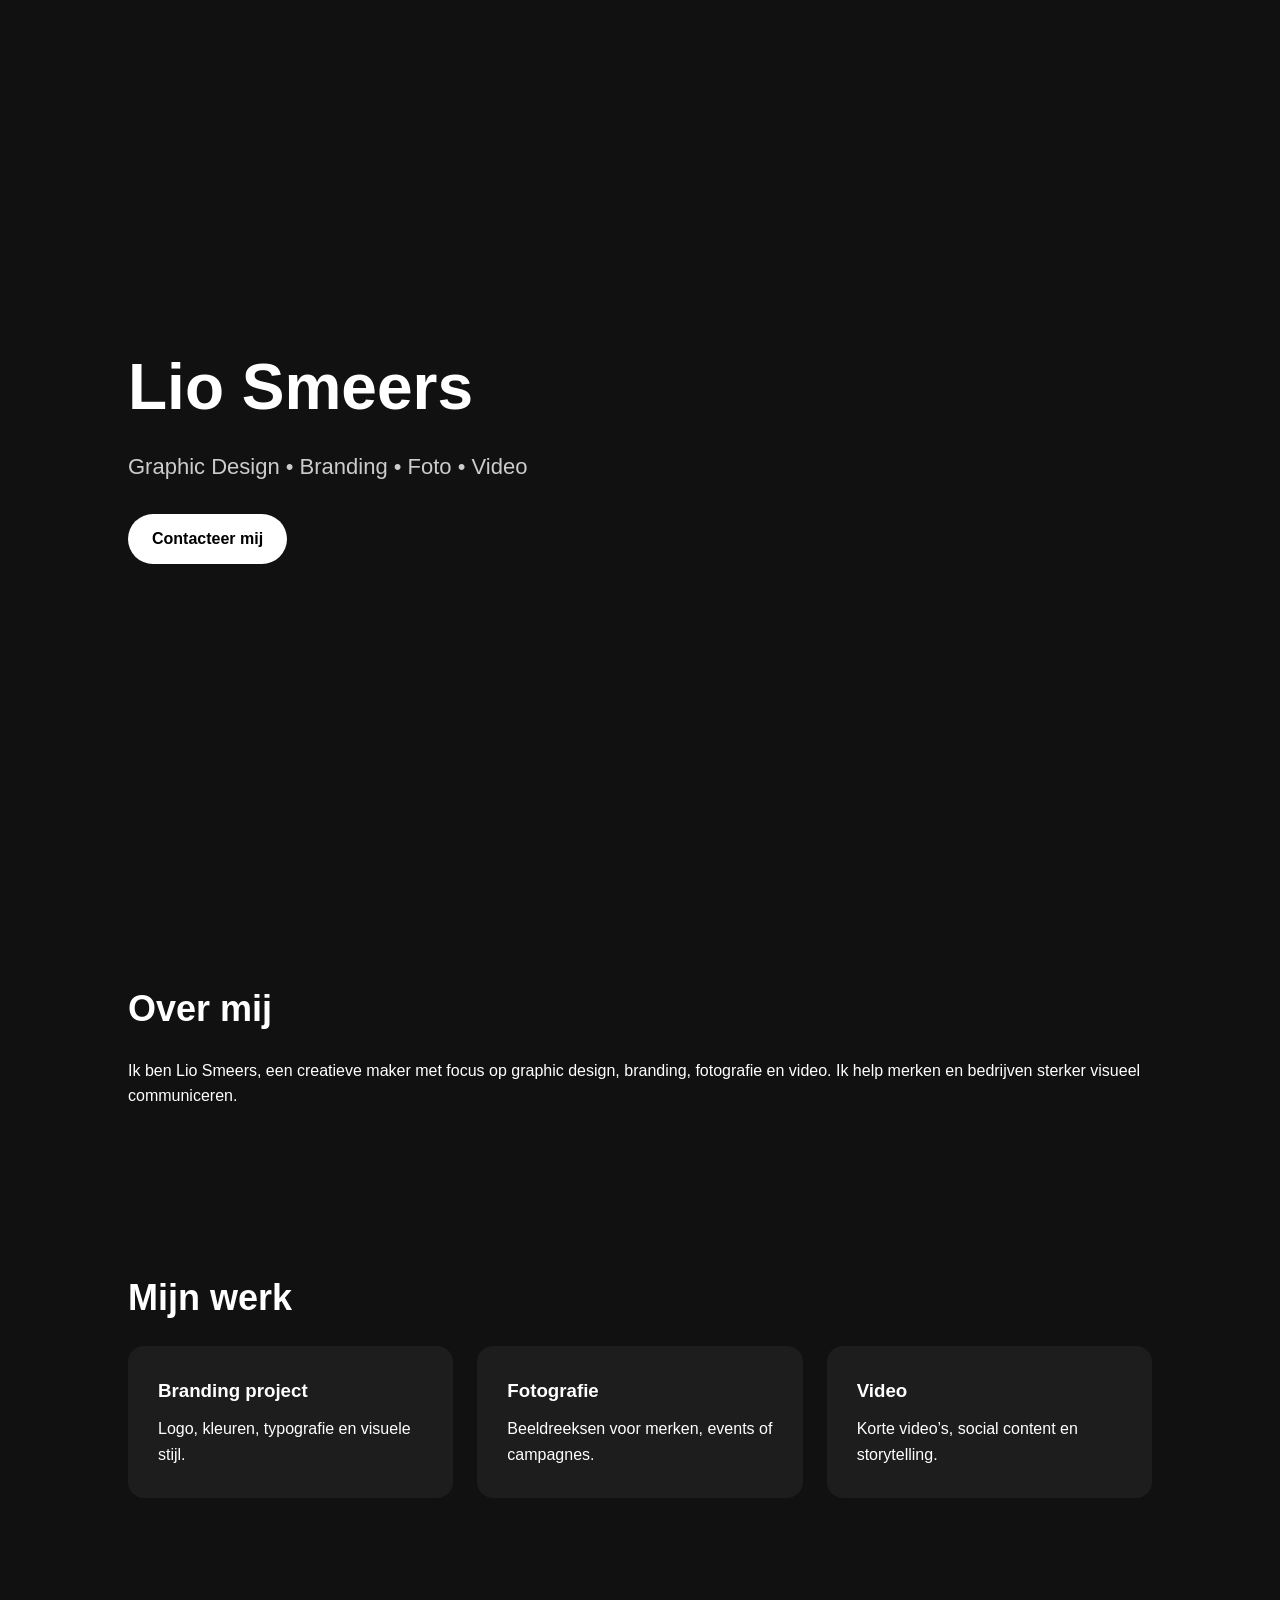
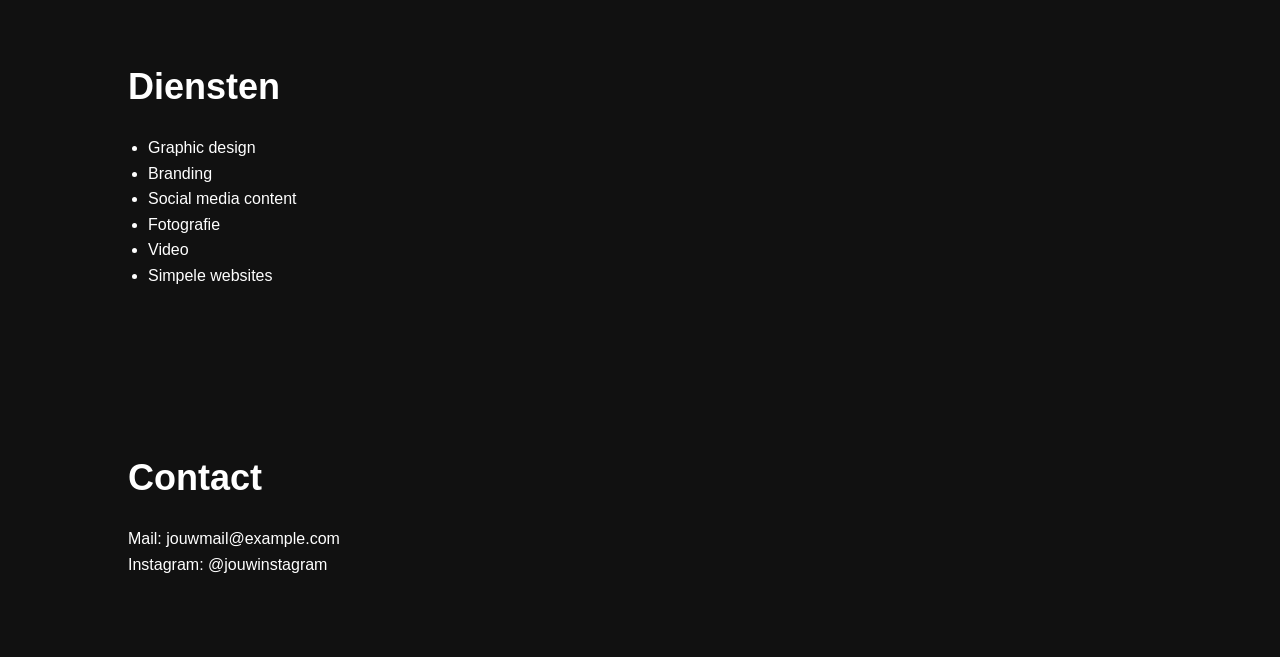
==== index.html @ ef9ef7f0 "Add files via upload" ====
<!DOCTYPE html>
<html lang="nl">
<head>
    <meta charset="UTF-8">
    <meta name="viewport" content="width=device-width, initial-scale=1.0">
    <title>Lio Smeers Portfolio</title>
    <link rel="stylesheet" href="style.css">
</head>
<body>

    <header>
        <h1>Lio Smeers</h1>
        <p>Graphic Design • Branding • Foto • Video</p>
        <a href="#contact" class="button">Contacteer mij</a>
    </header>

    <section>
        <h2>Over mij</h2>
        <p>
            Ik ben Lio Smeers, een creatieve maker met focus op graphic design,
            branding, fotografie en video. Ik help merken en bedrijven sterker
            visueel communiceren.
        </p>
    </section>

    <section>
        <h2>Mijn werk</h2>

        <div class="grid">
            <div class="card">
                <h3>Branding project</h3>
                <p>Logo, kleuren, typografie en visuele stijl.</p>
            </div>

            <div class="card">
                <h3>Fotografie</h3>
                <p>Beeldreeksen voor merken, events of campagnes.</p>
            </div>

            <div class="card">
                <h3>Video</h3>
                <p>Korte video’s, social content en storytelling.</p>
            </div>
        </div>
    </section>

    <section>
        <h2>Diensten</h2>
        <ul>
            <li>Graphic design</li>
            <li>Branding</li>
            <li>Social media content</li>
            <li>Fotografie</li>
            <li>Video</li>
            <li>Simpele websites</li>
        </ul>
    </section>

    <section id="contact">
        <h2>Contact</h2>
        <p>Mail: jouwmail@example.com</p>
        <p>Instagram: @jouwinstagram</p>
    </section>

</body>
</html>
---- style.css ----
* {
    margin: 0;
    padding: 0;
    box-sizing: border-box;
}

body {
    font-family: Arial, sans-serif;
    background: #111;
    color: white;
    line-height: 1.6;
}

header {
    min-height: 100vh;
    padding: 80px 10%;
    display: flex;
    flex-direction: column;
    justify-content: center;
    background: #111;
}

header h1 {
    font-size: 64px;
    margin-bottom: 10px;
}

header p {
    font-size: 22px;
    margin-bottom: 30px;
    color: #ccc;
}

.button {
    display: inline-block;
    width: fit-content;
    padding: 12px 24px;
    background: white;
    color: black;
    text-decoration: none;
    border-radius: 30px;
    font-weight: bold;
}

section {
    padding: 80px 10%;
}

section h2 {
    font-size: 36px;
    margin-bottom: 20px;
}

.grid {
    display: grid;
    grid-template-columns: repeat(3, 1fr);
    gap: 24px;
}

.card {
    background: #1d1d1d;
    padding: 30px;
    border-radius: 16px;
}

.card h3 {
    margin-bottom: 10px;
}

ul {
    padding-left: 20px;
}

@media (max-width: 800px) {
    header h1 {
        font-size: 42px;
    }

    .grid {
        grid-template-columns: 1fr;
    }
}
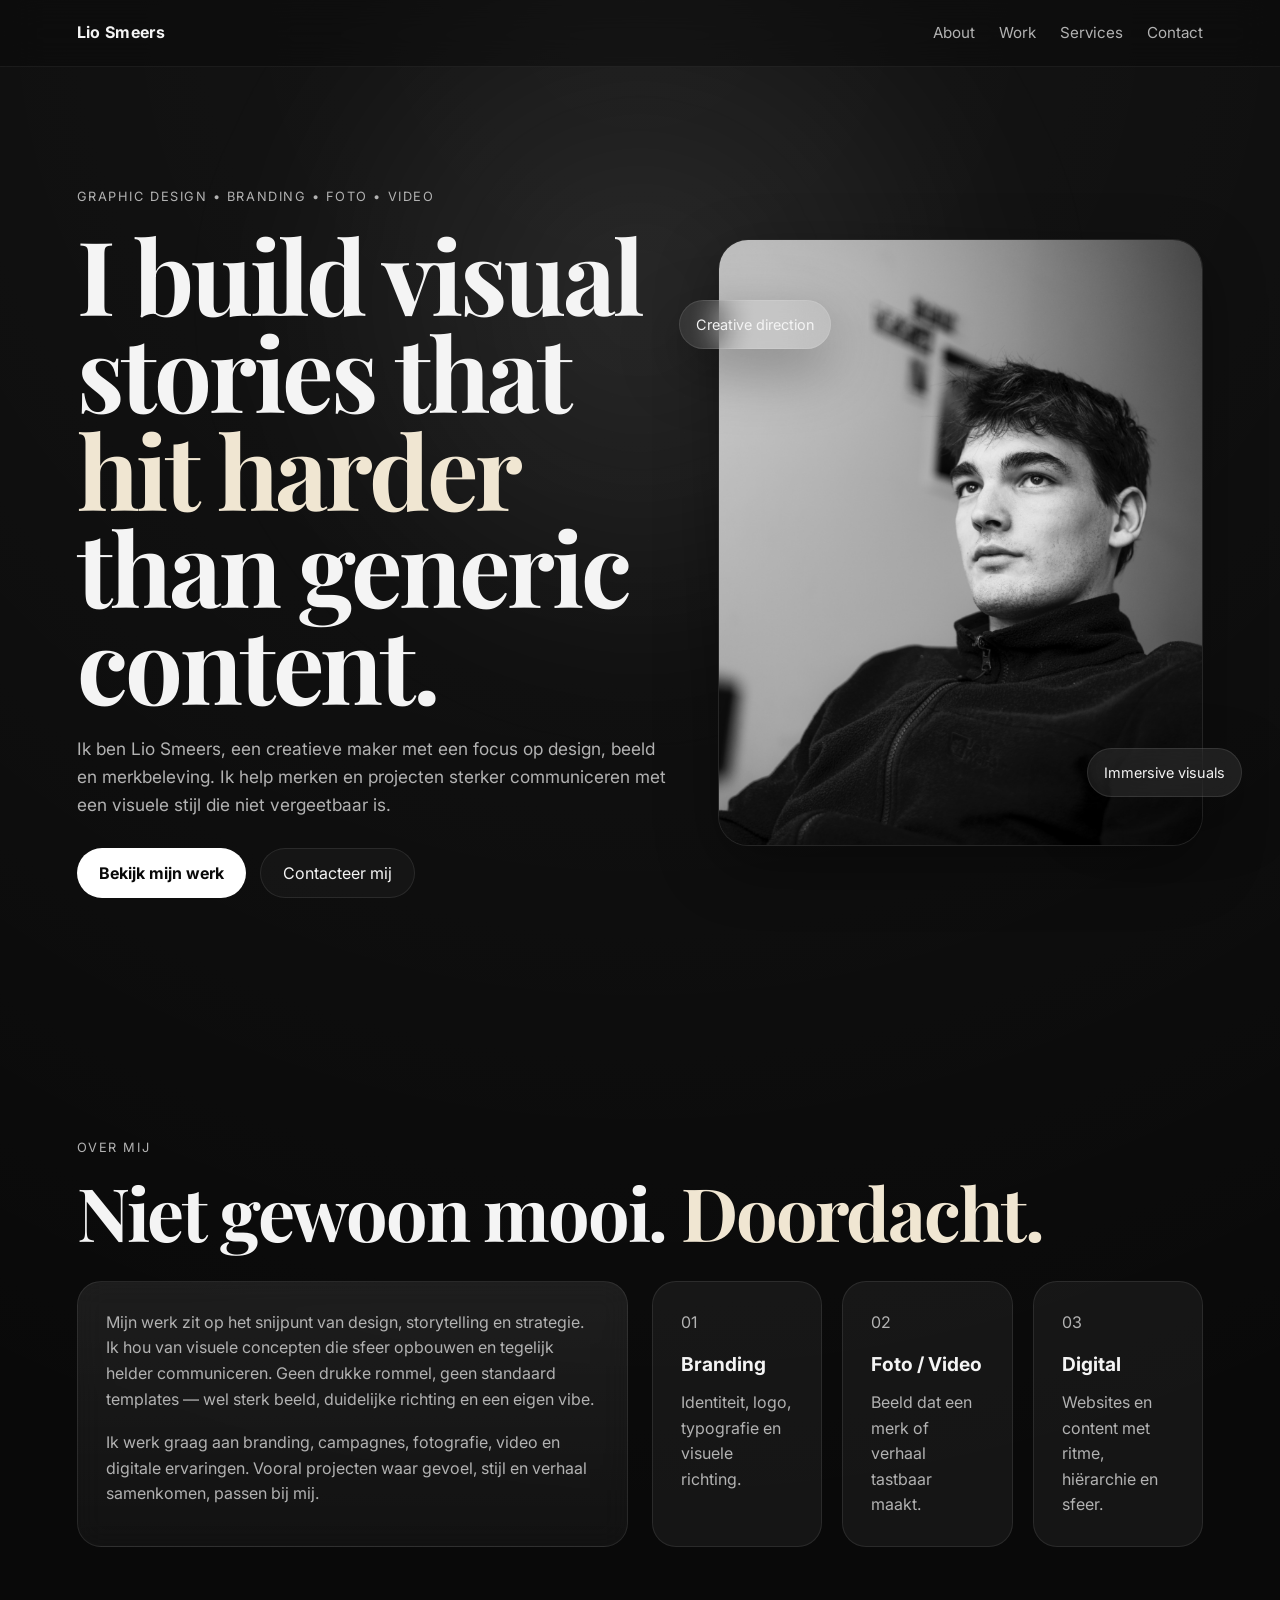
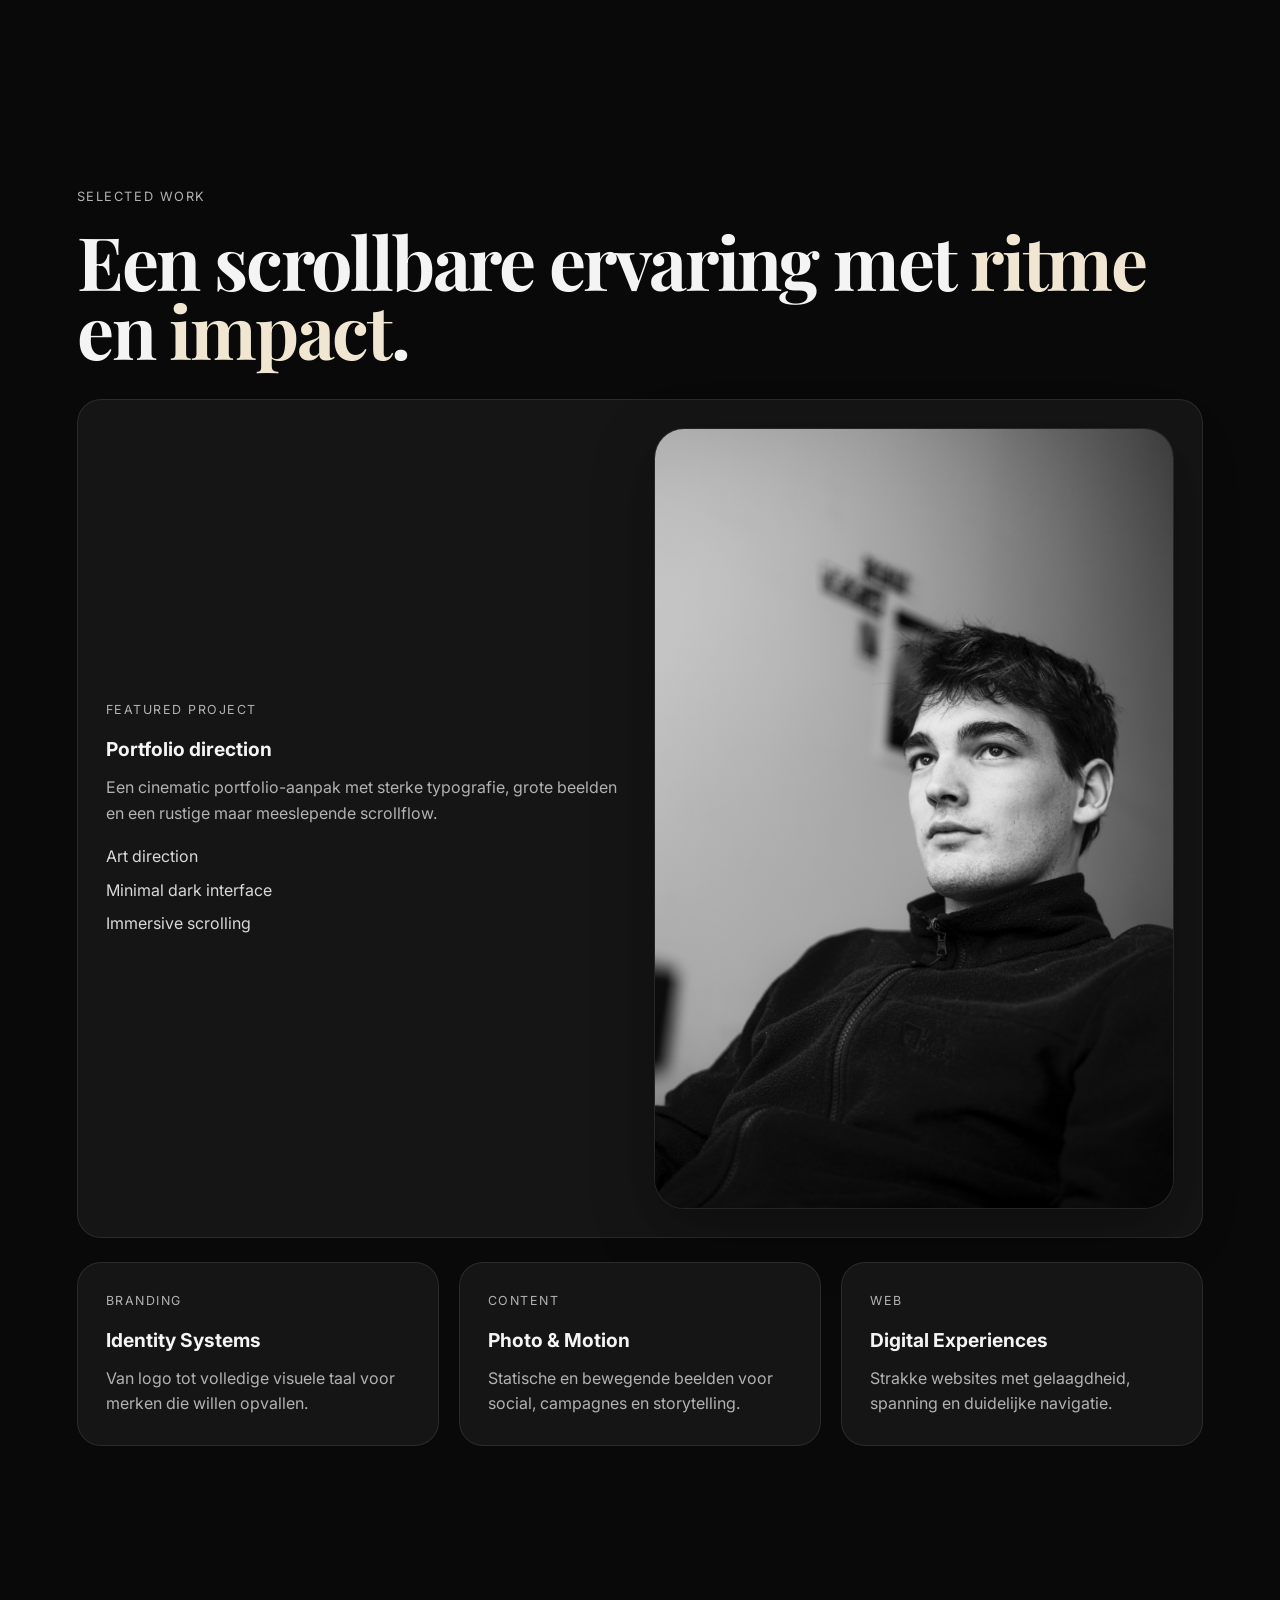
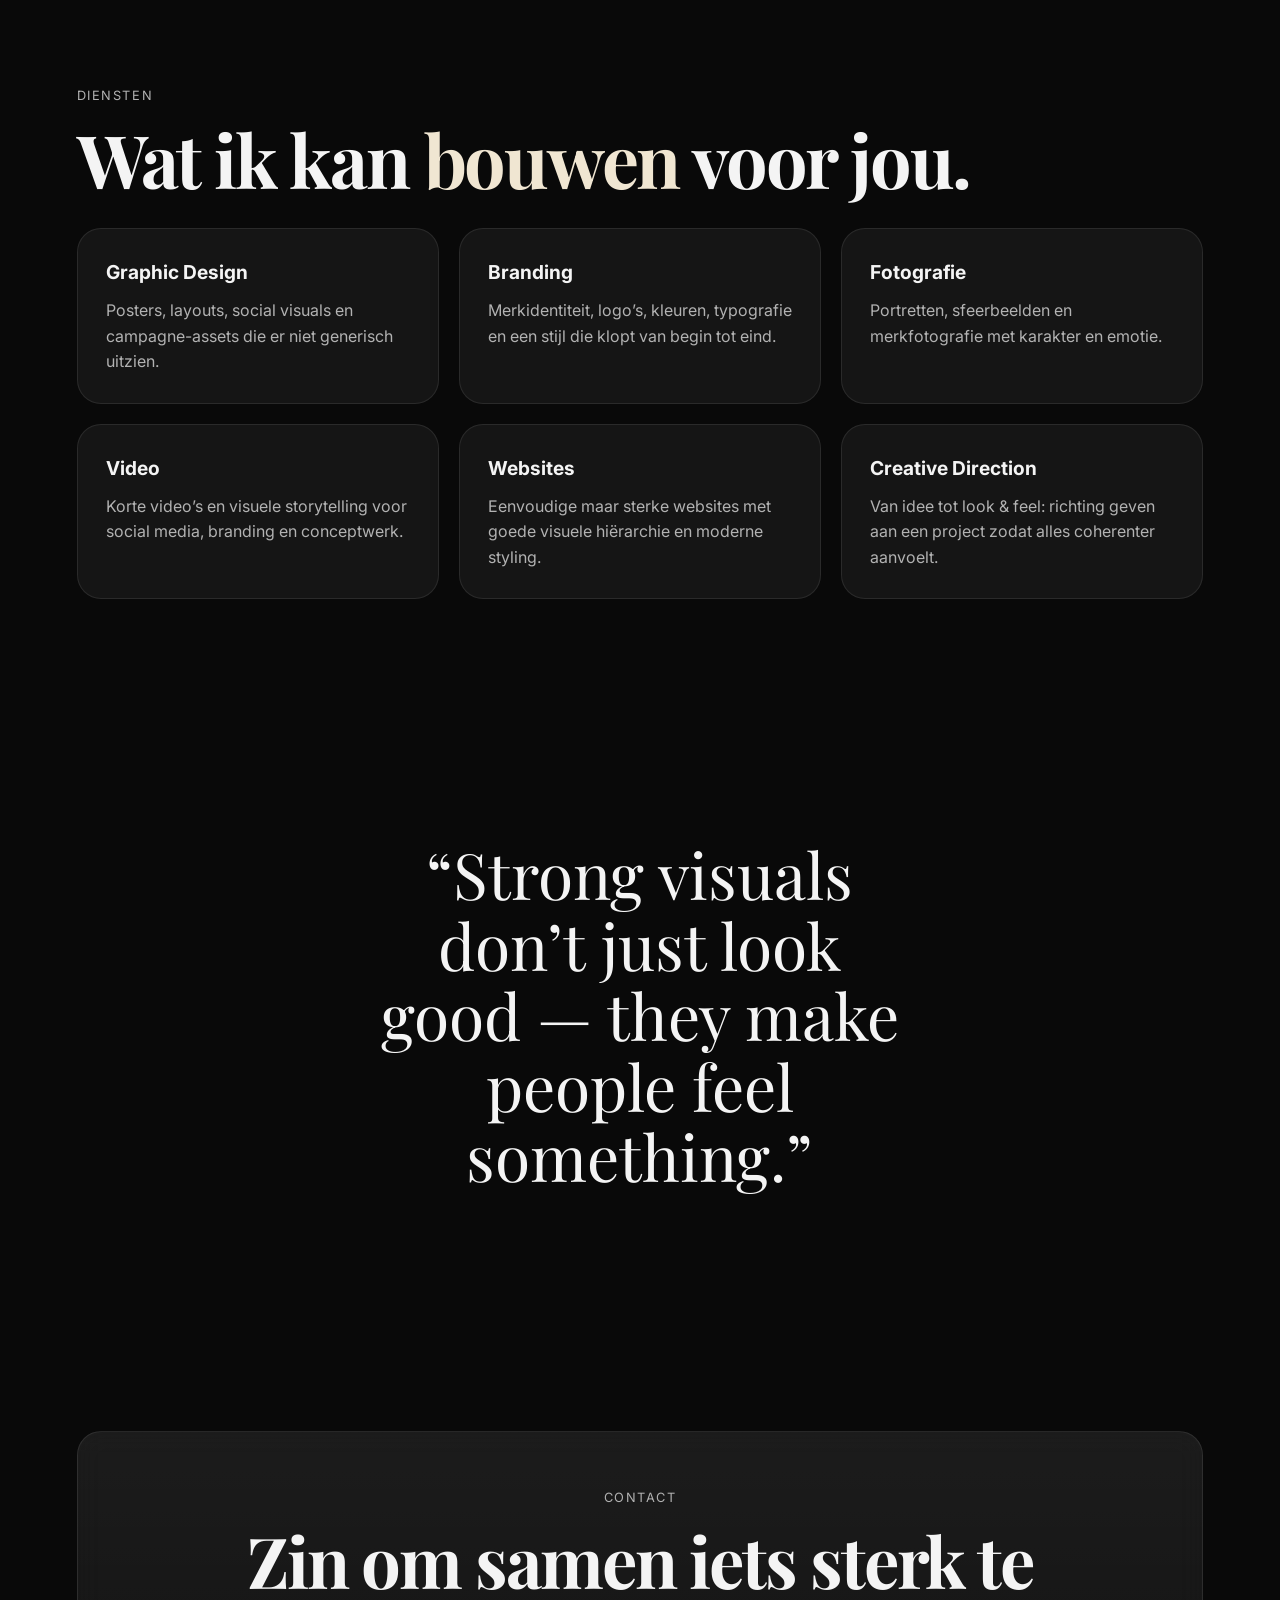
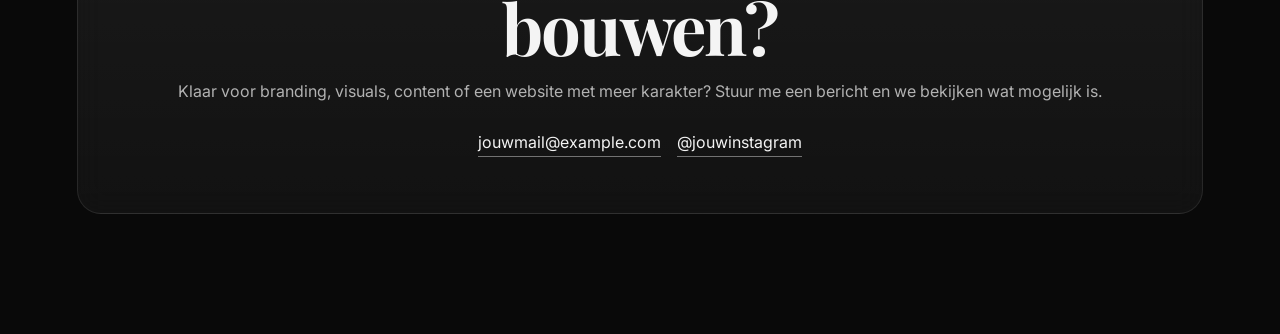
==== commit 5d25c79e: "V1" ====
--- a/index.html
+++ b/index.html
@@ -1,66 +1,193 @@
 <!DOCTYPE html>
 <html lang="nl">
 <head>
-    <meta charset="UTF-8">
-    <meta name="viewport" content="width=device-width, initial-scale=1.0">
-    <title>Lio Smeers Portfolio</title>
-    <link rel="stylesheet" href="style.css">
+  <meta charset="UTF-8">
+  <meta name="viewport" content="width=device-width, initial-scale=1.0">
+  <title>Lio Smeers — Portfolio</title>
+  <meta name="description" content="Portfolio van Lio Smeers — graphic design, branding, fotografie en video.">
+  <link rel="preconnect" href="https://fonts.googleapis.com">
+  <link rel="preconnect" href="https://fonts.gstatic.com" crossorigin>
+  <link href="https://fonts.googleapis.com/css2?family=Inter:wght@400;500;600;700;800&family=Playfair+Display:wght@600;700&display=swap" rel="stylesheet">
+  <link rel="stylesheet" href="style.css">
 </head>
 <body>
+  <div class="page-glow"></div>
+  <div class="scroll-line"></div>
 
-    <header>
-        <h1>Lio Smeers</h1>
-        <p>Graphic Design • Branding • Foto • Video</p>
-        <a href="#contact" class="button">Contacteer mij</a>
-    </header>
+  <header class="site-header">
+    <a href="#top" class="logo">Lio Smeers</a>
+    <nav>
+      <a href="#about">About</a>
+      <a href="#work">Work</a>
+      <a href="#services">Services</a>
+      <a href="#contact">Contact</a>
+    </nav>
+  </header>
 
-    <section>
-        <h2>Over mij</h2>
-        <p>
-            Ik ben Lio Smeers, een creatieve maker met focus op graphic design,
-            branding, fotografie en video. Ik help merken en bedrijven sterker
-            visueel communiceren.
+  <main id="top">
+    <section class="hero section reveal">
+      <div class="hero-copy">
+        <p class="eyebrow">Graphic Design • Branding • Foto • Video</p>
+        <h1>I build visual stories that <span>hit harder</span> than generic content.</h1>
+        <p class="hero-text">
+          Ik ben Lio Smeers, een creatieve maker met een focus op design, beeld en merkbeleving.
+          Ik help merken en projecten sterker communiceren met een visuele stijl die niet vergeetbaar is.
         </p>
+        <div class="hero-actions">
+          <a href="#work" class="button primary">Bekijk mijn werk</a>
+          <a href="#contact" class="button secondary">Contacteer mij</a>
+        </div>
+      </div>
+
+      <div class="hero-visual">
+        <div class="image-frame large">
+          <img src="images/lio-portrait.png" alt="Portret van Lio Smeers">
+        </div>
+        <div class="floating-note note-one">Creative direction</div>
+        <div class="floating-note note-two">Immersive visuals</div>
+      </div>
     </section>
 
-    <section>
-        <h2>Mijn werk</h2>
+    <section id="about" class="about section reveal">
+      <div class="section-heading">
+        <p class="eyebrow">Over mij</p>
+        <h2>Niet gewoon mooi. <span>Doordacht.</span></h2>
+      </div>
 
-        <div class="grid">
-            <div class="card">
-                <h3>Branding project</h3>
-                <p>Logo, kleuren, typografie en visuele stijl.</p>
-            </div>
+      <div class="about-grid">
+        <div class="about-text card glass">
+          <p>
+            Mijn werk zit op het snijpunt van design, storytelling en strategie.
+            Ik hou van visuele concepten die sfeer opbouwen en tegelijk helder communiceren.
+            Geen drukke rommel, geen standaard templates — wel sterk beeld, duidelijke richting en een eigen vibe.
+          </p>
+          <p>
+            Ik werk graag aan branding, campagnes, fotografie, video en digitale ervaringen.
+            Vooral projecten waar gevoel, stijl en verhaal samenkomen, passen bij mij.
+          </p>
+        </div>
 
-            <div class="card">
-                <h3>Fotografie</h3>
-                <p>Beeldreeksen voor merken, events of campagnes.</p>
-            </div>
-
-            <div class="card">
-                <h3>Video</h3>
-                <p>Korte video’s, social content en storytelling.</p>
-            </div>
+        <div class="stats-grid">
+          <article class="stat card">
+            <span>01</span>
+            <h3>Branding</h3>
+            <p>Identiteit, logo, typografie en visuele richting.</p>
+          </article>
+          <article class="stat card">
+            <span>02</span>
+            <h3>Foto / Video</h3>
+            <p>Beeld dat een merk of verhaal tastbaar maakt.</p>
+          </article>
+          <article class="stat card">
+            <span>03</span>
+            <h3>Digital</h3>
+            <p>Websites en content met ritme, hiërarchie en sfeer.</p>
+          </article>
         </div>
+      </div>
     </section>
 
-    <section>
-        <h2>Diensten</h2>
-        <ul>
-            <li>Graphic design</li>
-            <li>Branding</li>
-            <li>Social media content</li>
-            <li>Fotografie</li>
-            <li>Video</li>
-            <li>Simpele websites</li>
-        </ul>
+    <section id="work" class="work section reveal">
+      <div class="section-heading">
+        <p class="eyebrow">Selected work</p>
+        <h2>Een scrollbare ervaring met <span>ritme</span> en <span>impact</span>.</h2>
+      </div>
+
+      <div class="projects">
+        <article class="project-card featured card">
+          <div class="project-copy">
+            <p class="project-tag">Featured project</p>
+            <h3>Portfolio direction</h3>
+            <p>
+              Een cinematic portfolio-aanpak met sterke typografie, grote beelden en een rustige maar meeslepende scrollflow.
+            </p>
+            <ul>
+              <li>Art direction</li>
+              <li>Minimal dark interface</li>
+              <li>Immersive scrolling</li>
+            </ul>
+          </div>
+          <div class="project-image image-frame">
+            <img src="images/lio-portrait.png" alt="Featured visual van Lio Smeers">
+          </div>
+        </article>
+
+        <div class="project-list">
+          <article class="mini-project card reveal">
+            <p class="project-tag">Branding</p>
+            <h3>Identity Systems</h3>
+            <p>Van logo tot volledige visuele taal voor merken die willen opvallen.</p>
+          </article>
+          <article class="mini-project card reveal">
+            <p class="project-tag">Content</p>
+            <h3>Photo & Motion</h3>
+            <p>Statische en bewegende beelden voor social, campagnes en storytelling.</p>
+          </article>
+          <article class="mini-project card reveal">
+            <p class="project-tag">Web</p>
+            <h3>Digital Experiences</h3>
+            <p>Strakke websites met gelaagdheid, spanning en duidelijke navigatie.</p>
+          </article>
+        </div>
+      </div>
     </section>
 
-    <section id="contact">
-        <h2>Contact</h2>
-        <p>Mail: jouwmail@example.com</p>
-        <p>Instagram: @jouwinstagram</p>
+    <section id="services" class="services section reveal">
+      <div class="section-heading">
+        <p class="eyebrow">Diensten</p>
+        <h2>Wat ik kan <span>bouwen</span> voor jou.</h2>
+      </div>
+
+      <div class="services-grid">
+        <article class="service card">
+          <h3>Graphic Design</h3>
+          <p>Posters, layouts, social visuals en campagne-assets die er niet generisch uitzien.</p>
+        </article>
+        <article class="service card">
+          <h3>Branding</h3>
+          <p>Merkidentiteit, logo’s, kleuren, typografie en een stijl die klopt van begin tot eind.</p>
+        </article>
+        <article class="service card">
+          <h3>Fotografie</h3>
+          <p>Portretten, sfeerbeelden en merkfotografie met karakter en emotie.</p>
+        </article>
+        <article class="service card">
+          <h3>Video</h3>
+          <p>Korte video’s en visuele storytelling voor social media, branding en conceptwerk.</p>
+        </article>
+        <article class="service card">
+          <h3>Websites</h3>
+          <p>Eenvoudige maar sterke websites met goede visuele hiërarchie en moderne styling.</p>
+        </article>
+        <article class="service card">
+          <h3>Creative Direction</h3>
+          <p>Van idee tot look & feel: richting geven aan een project zodat alles coherenter aanvoelt.</p>
+        </article>
+      </div>
     </section>
 
+    <section class="quote-section section reveal">
+      <blockquote>
+        “Strong visuals don’t just look good — they make people feel something.”
+      </blockquote>
+    </section>
+
+    <section id="contact" class="contact section reveal">
+      <div class="contact-card card glass">
+        <p class="eyebrow">Contact</p>
+        <h2>Zin om samen iets sterk te bouwen?</h2>
+        <p>
+          Klaar voor branding, visuals, content of een website met meer karakter?
+          Stuur me een bericht en we bekijken wat mogelijk is.
+        </p>
+        <div class="contact-links">
+          <a href="mailto:jouwmail@example.com">jouwmail@example.com</a>
+          <a href="https://instagram.com/jouwinstagram" target="_blank" rel="noopener">@jouwinstagram</a>
+        </div>
+      </div>
+    </section>
+  </main>
+
+  <script src="script.js"></script>
 </body>
 </html>
--- a/style.css
+++ b/style.css
@@ -1,82 +1,428 @@
 * {
-    margin: 0;
-    padding: 0;
-    box-sizing: border-box;
+  margin: 0;
+  padding: 0;
+  box-sizing: border-box;
+}
+
+:root {
+  --bg: #090909;
+  --surface: rgba(255, 255, 255, 0.05);
+  --surface-strong: rgba(255, 255, 255, 0.08);
+  --border: rgba(255, 255, 255, 0.09);
+  --text: #f4f4f4;
+  --muted: #b2b2b2;
+  --accent: #f0e6d2;
+  --shadow: 0 20px 60px rgba(0, 0, 0, 0.35);
+  --radius: 24px;
+}
+
+html {
+  scroll-behavior: smooth;
 }
 
 body {
-    font-family: Arial, sans-serif;
-    background: #111;
-    color: white;
-    line-height: 1.6;
-}
-
-header {
-    min-height: 100vh;
-    padding: 80px 10%;
-    display: flex;
-    flex-direction: column;
-    justify-content: center;
-    background: #111;
-}
-
-header h1 {
-    font-size: 64px;
-    margin-bottom: 10px;
-}
-
-header p {
-    font-size: 22px;
-    margin-bottom: 30px;
-    color: #ccc;
+  font-family: 'Inter', sans-serif;
+  background: radial-gradient(circle at top, rgba(255,255,255,0.05), transparent 30%), var(--bg);
+  color: var(--text);
+  line-height: 1.6;
+  overflow-x: hidden;
+}
+
+body::before {
+  content: "";
+  position: fixed;
+  inset: 0;
+  pointer-events: none;
+  background-image: linear-gradient(rgba(255,255,255,0.02) 1px, transparent 1px),
+                    linear-gradient(90deg, rgba(255,255,255,0.02) 1px, transparent 1px);
+  background-size: 36px 36px;
+  mask-image: radial-gradient(circle at center, black, transparent 80%);
+  opacity: 0.35;
+}
+
+.page-glow {
+  position: fixed;
+  top: -20%;
+  left: 50%;
+  width: 60rem;
+  height: 60rem;
+  transform: translateX(-50%);
+  background: radial-gradient(circle, rgba(255,255,255,0.10), transparent 60%);
+  filter: blur(60px);
+  pointer-events: none;
+  z-index: 0;
+}
+
+.scroll-line {
+  position: fixed;
+  top: 0;
+  left: 0;
+  height: 4px;
+  width: 0;
+  background: linear-gradient(90deg, #ffffff, #8d8d8d);
+  z-index: 200;
+}
+
+.site-header {
+  position: sticky;
+  top: 0;
+  z-index: 100;
+  display: flex;
+  justify-content: space-between;
+  align-items: center;
+  padding: 20px 6%;
+  backdrop-filter: blur(18px);
+  background: rgba(9, 9, 9, 0.45);
+  border-bottom: 1px solid rgba(255,255,255,0.06);
+}
+
+.logo {
+  text-decoration: none;
+  color: var(--text);
+  font-weight: 700;
+  letter-spacing: 0.02em;
+}
+
+nav {
+  display: flex;
+  gap: 24px;
+}
+
+nav a {
+  color: var(--muted);
+  text-decoration: none;
+  font-size: 0.95rem;
+}
+
+nav a:hover {
+  color: var(--text);
+}
+
+main {
+  position: relative;
+  z-index: 1;
+}
+
+.section {
+  width: min(1180px, 88vw);
+  margin: 0 auto;
+  padding: 120px 0;
+}
+
+.hero {
+  min-height: calc(100vh - 80px);
+  display: grid;
+  grid-template-columns: 1.1fr 0.9fr;
+  align-items: center;
+  gap: 48px;
+}
+
+.eyebrow {
+  color: var(--muted);
+  text-transform: uppercase;
+  letter-spacing: 0.12em;
+  font-size: 0.8rem;
+  margin-bottom: 18px;
+}
+
+.hero h1,
+.section-heading h2,
+.contact-card h2 {
+  font-family: 'Playfair Display', serif;
+  line-height: 0.95;
+  letter-spacing: -0.03em;
+}
+
+.hero h1 {
+  font-size: clamp(3.4rem, 8vw, 7rem);
+  margin-bottom: 24px;
+}
+
+.hero h1 span,
+.section-heading span {
+  color: var(--accent);
+}
+
+.hero-text {
+  max-width: 58ch;
+  font-size: 1.08rem;
+  color: var(--muted);
+  margin-bottom: 30px;
+}
+
+.hero-actions {
+  display: flex;
+  flex-wrap: wrap;
+  gap: 14px;
 }
 
 .button {
-    display: inline-block;
-    width: fit-content;
-    padding: 12px 24px;
-    background: white;
-    color: black;
-    text-decoration: none;
-    border-radius: 30px;
-    font-weight: bold;
-}
-
-section {
-    padding: 80px 10%;
-}
-
-section h2 {
-    font-size: 36px;
-    margin-bottom: 20px;
-}
-
-.grid {
-    display: grid;
-    grid-template-columns: repeat(3, 1fr);
-    gap: 24px;
+  display: inline-flex;
+  align-items: center;
+  justify-content: center;
+  min-height: 50px;
+  padding: 0 22px;
+  border-radius: 999px;
+  text-decoration: none;
+  transition: transform 0.25s ease, background 0.25s ease, color 0.25s ease;
+}
+
+.button:hover {
+  transform: translateY(-2px);
+}
+
+.primary {
+  background: #ffffff;
+  color: #090909;
+  font-weight: 700;
+}
+
+.secondary {
+  border: 1px solid var(--border);
+  color: var(--text);
+  background: rgba(255,255,255,0.03);
+}
+
+.hero-visual {
+  position: relative;
+}
+
+.image-frame {
+  position: relative;
+  overflow: hidden;
+  border-radius: 30px;
+  border: 1px solid rgba(255,255,255,0.09);
+  box-shadow: var(--shadow);
+  background: #111;
+}
+
+.image-frame.large {
+  aspect-ratio: 4 / 5;
+}
+
+.image-frame img {
+  width: 100%;
+  height: 100%;
+  display: block;
+  object-fit: cover;
+}
+
+.floating-note {
+  position: absolute;
+  backdrop-filter: blur(18px);
+  background: rgba(255,255,255,0.08);
+  border: 1px solid rgba(255,255,255,0.10);
+  color: var(--text);
+  padding: 12px 16px;
+  border-radius: 999px;
+  font-size: 0.9rem;
+  box-shadow: var(--shadow);
+}
+
+.note-one {
+  top: 10%;
+  left: -8%;
+}
+
+.note-two {
+  bottom: 8%;
+  right: -8%;
+}
+
+.section-heading {
+  margin-bottom: 34px;
+}
+
+.section-heading h2 {
+  font-size: clamp(2.3rem, 6vw, 4.6rem);
+}
+
+.about-grid {
+  display: grid;
+  grid-template-columns: 1fr 1fr;
+  gap: 24px;
 }
 
 .card {
-    background: #1d1d1d;
-    padding: 30px;
-    border-radius: 16px;
-}
-
-.card h3 {
-    margin-bottom: 10px;
-}
-
-ul {
-    padding-left: 20px;
-}
-
-@media (max-width: 800px) {
-    header h1 {
-        font-size: 42px;
-    }
-
-    .grid {
-        grid-template-columns: 1fr;
-    }
-}
+  background: var(--surface);
+  border: 1px solid var(--border);
+  border-radius: var(--radius);
+  padding: 28px;
+}
+
+.glass {
+  background: linear-gradient(180deg, rgba(255,255,255,0.08), rgba(255,255,255,0.04));
+  backdrop-filter: blur(14px);
+}
+
+.about-text p + p {
+  margin-top: 18px;
+}
+
+.stats-grid,
+.services-grid,
+.project-list {
+  display: grid;
+  gap: 20px;
+}
+
+.stats-grid {
+  grid-template-columns: repeat(3, 1fr);
+}
+
+.stat span {
+  color: var(--muted);
+  display: block;
+  margin-bottom: 14px;
+}
+
+.stat h3,
+.service h3,
+.mini-project h3,
+.project-copy h3 {
+  font-size: 1.2rem;
+  margin-bottom: 10px;
+}
+
+.stat p,
+.service p,
+.mini-project p,
+.project-copy p,
+.about-text p,
+.contact-card p {
+  color: var(--muted);
+}
+
+.projects {
+  display: grid;
+  gap: 24px;
+}
+
+.project-card {
+  display: grid;
+  grid-template-columns: 1fr 1fr;
+  gap: 28px;
+  align-items: center;
+}
+
+.project-copy ul {
+  list-style: none;
+  margin-top: 18px;
+  display: grid;
+  gap: 8px;
+}
+
+.project-copy li {
+  color: var(--text);
+  opacity: 0.88;
+}
+
+.project-tag {
+  text-transform: uppercase;
+  letter-spacing: 0.12em;
+  font-size: 0.78rem;
+  color: var(--muted);
+  margin-bottom: 14px;
+}
+
+.project-list {
+  grid-template-columns: repeat(3, 1fr);
+}
+
+.services-grid {
+  grid-template-columns: repeat(3, 1fr);
+}
+
+.quote-section {
+  text-align: center;
+}
+
+.quote-section blockquote {
+  font-family: 'Playfair Display', serif;
+  font-size: clamp(2rem, 5vw, 4rem);
+  line-height: 1.1;
+  max-width: 14ch;
+  margin: 0 auto;
+}
+
+.contact-card {
+  text-align: center;
+  padding: 56px 32px;
+}
+
+.contact-card h2 {
+  font-size: clamp(2.2rem, 6vw, 4.4rem);
+  margin-bottom: 18px;
+}
+
+.contact-links {
+  margin-top: 26px;
+  display: flex;
+  justify-content: center;
+  flex-wrap: wrap;
+  gap: 16px;
+}
+
+.contact-links a {
+  color: var(--text);
+  text-decoration: none;
+  border-bottom: 1px solid rgba(255,255,255,0.4);
+}
+
+.reveal {
+  opacity: 0;
+  transform: translateY(36px);
+  transition: opacity 0.9s ease, transform 0.9s ease;
+}
+
+.reveal.visible {
+  opacity: 1;
+  transform: translateY(0);
+}
+
+@media (max-width: 980px) {
+  .hero,
+  .about-grid,
+  .project-card,
+  .services-grid,
+  .project-list,
+  .stats-grid {
+    grid-template-columns: 1fr;
+  }
+
+  .hero {
+    padding-top: 70px;
+  }
+
+  .hero h1 {
+    font-size: clamp(2.8rem, 10vw, 4.8rem);
+  }
+
+  .note-one,
+  .note-two {
+    display: none;
+  }
+}
+
+@media (max-width: 720px) {
+  .site-header {
+    padding: 18px 5%;
+  }
+
+  nav {
+    display: none;
+  }
+
+  .section {
+    width: min(92vw, 1180px);
+    padding: 96px 0;
+  }
+
+  .card {
+    padding: 22px;
+  }
+
+  .contact-card {
+    padding: 42px 22px;
+  }
+}
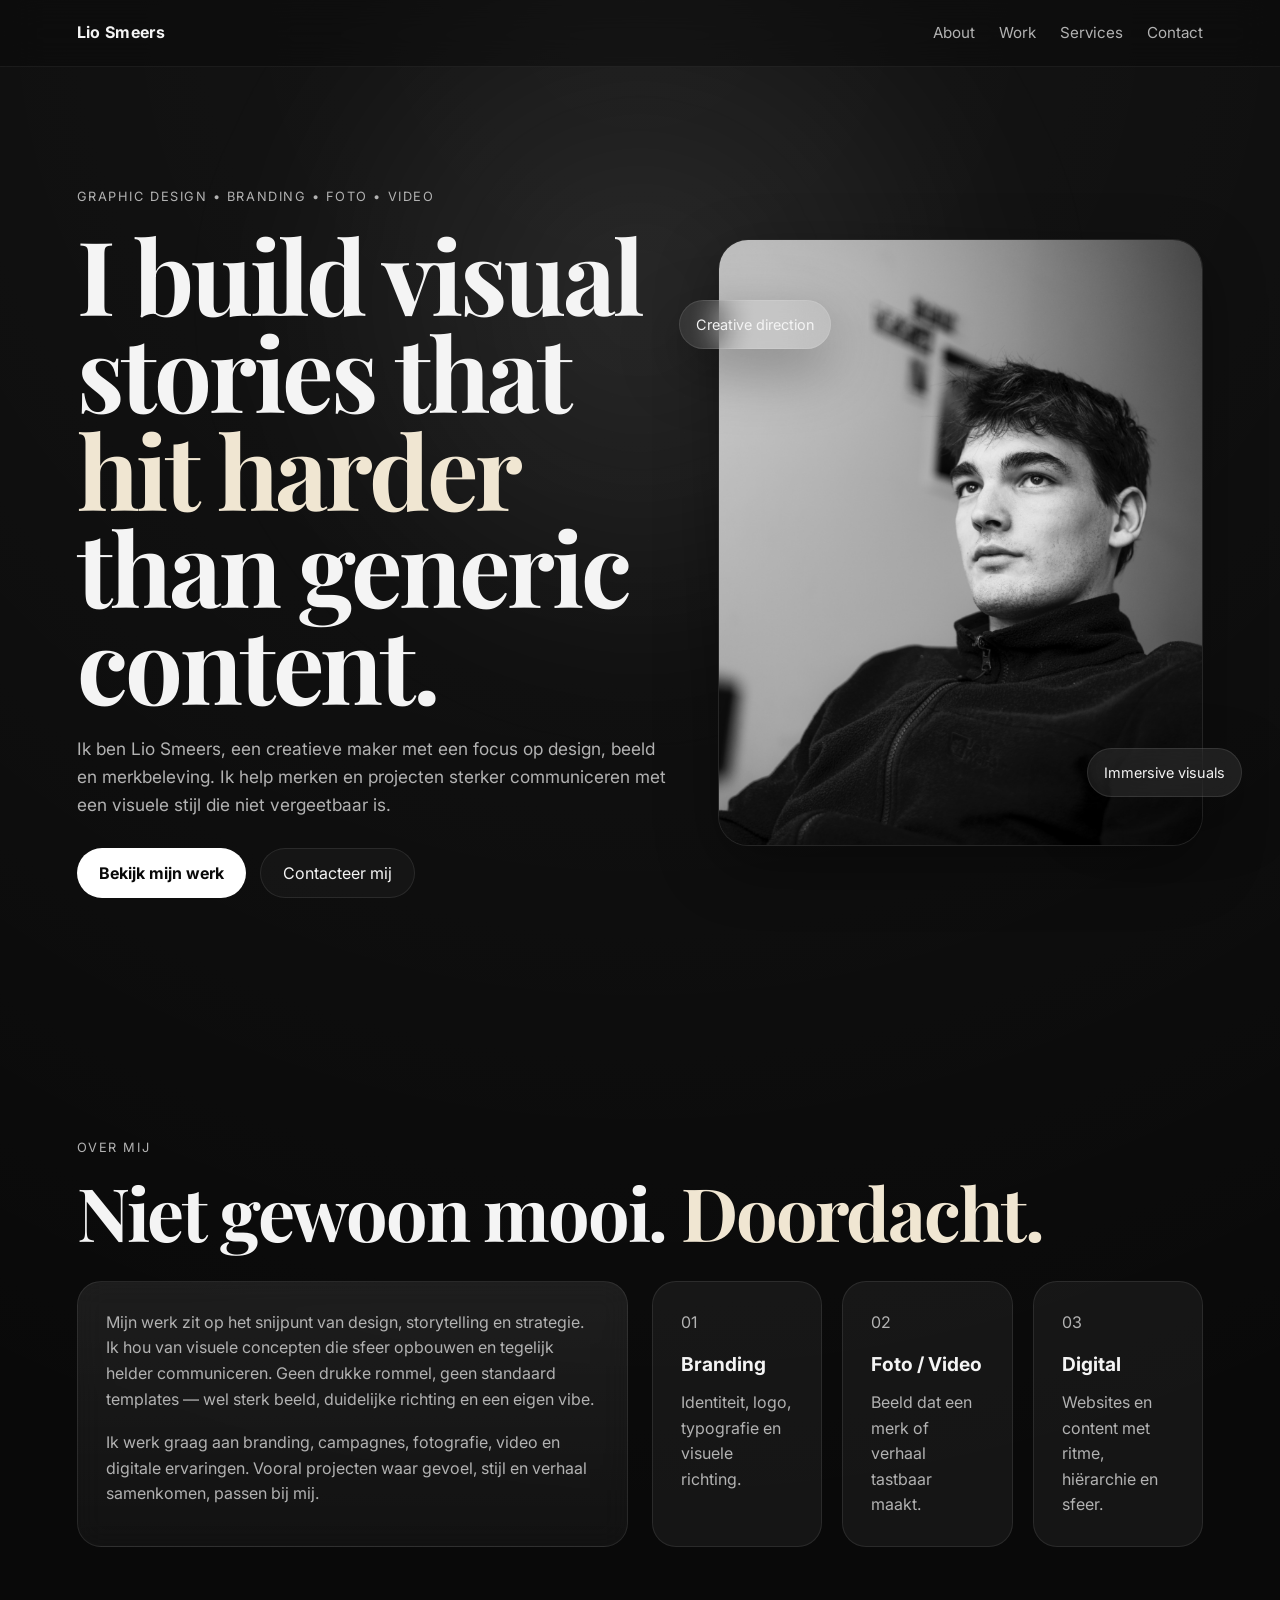
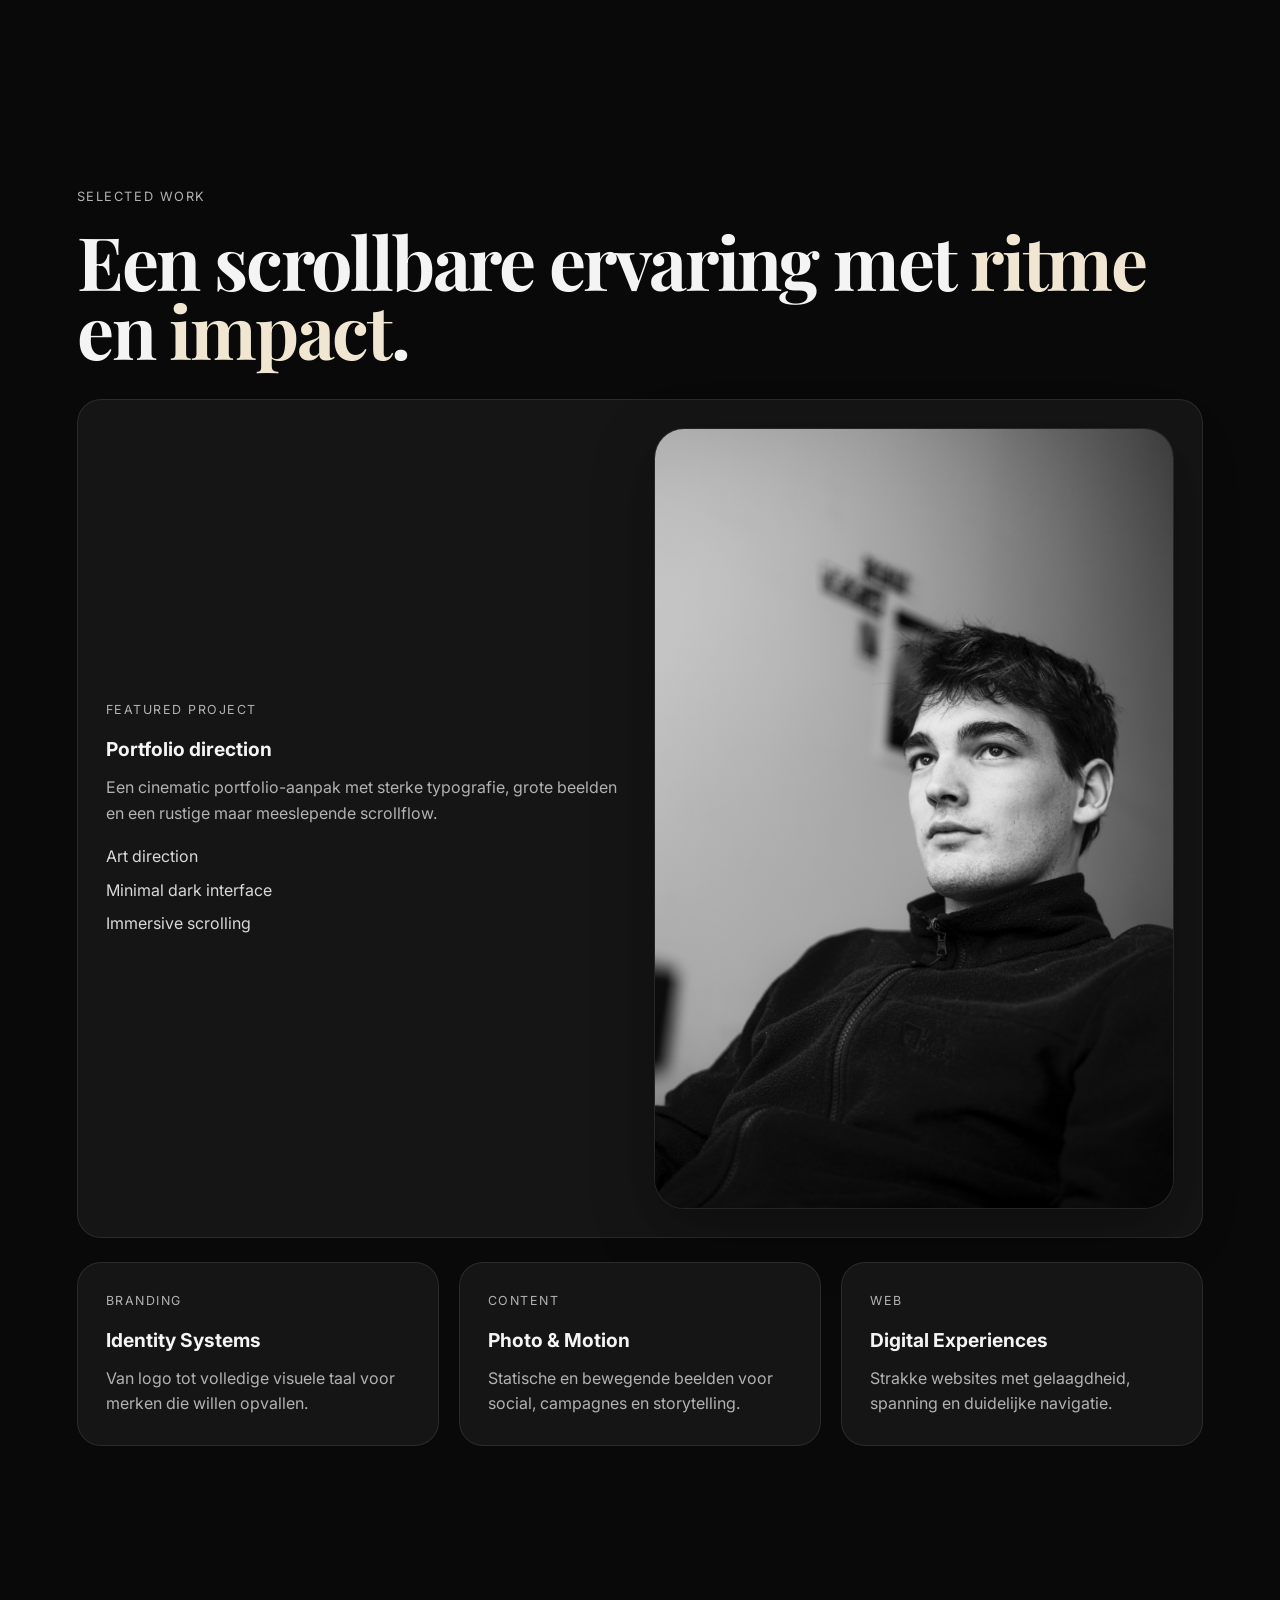
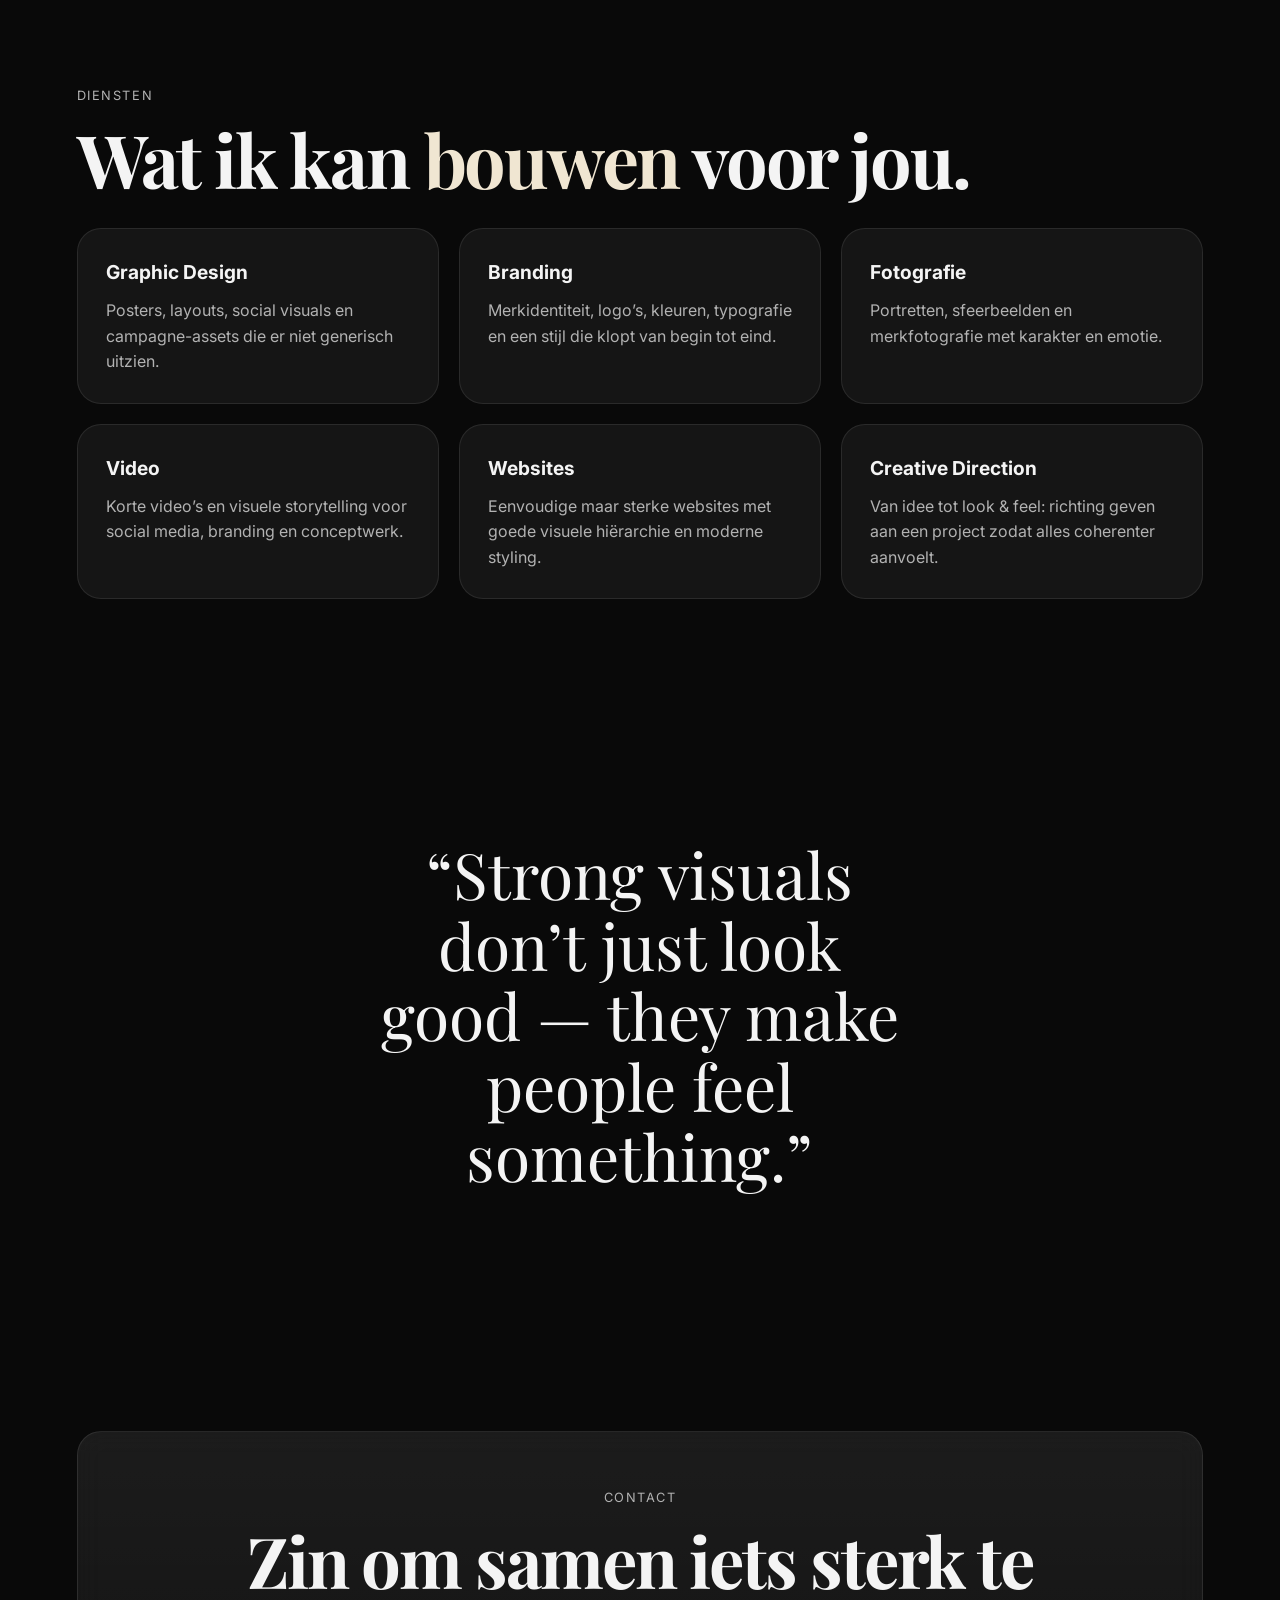
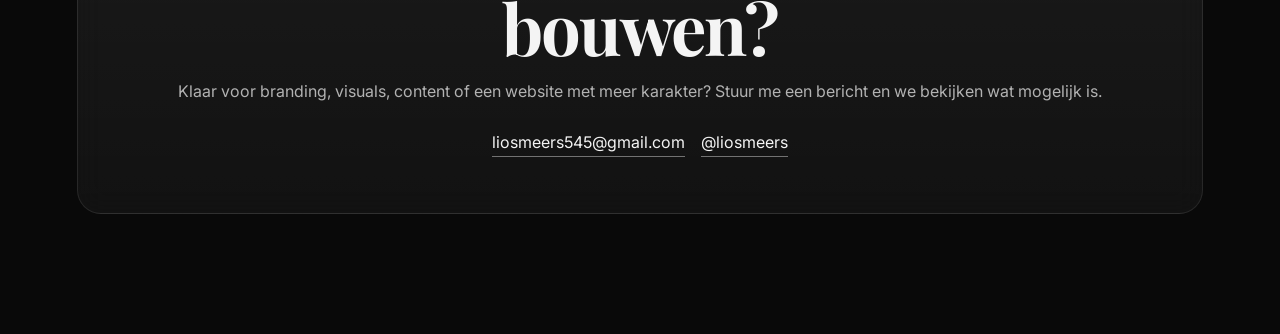
==== commit ccabd799: "instagram en email" ====
--- a/index.html
+++ b/index.html
@@ -181,8 +181,8 @@
           Stuur me een bericht en we bekijken wat mogelijk is.
         </p>
         <div class="contact-links">
-          <a href="mailto:jouwmail@example.com">jouwmail@example.com</a>
-          <a href="https://instagram.com/jouwinstagram" target="_blank" rel="noopener">@jouwinstagram</a>
+          <a href="mailto:liosmeers545@gmail.com">liosmeers545@gmail.com</a>
+          <a href="https://instagram.com/liosmeers" target="_blank" rel="noopener">@liosmeers</a>
         </div>
       </div>
     </section>
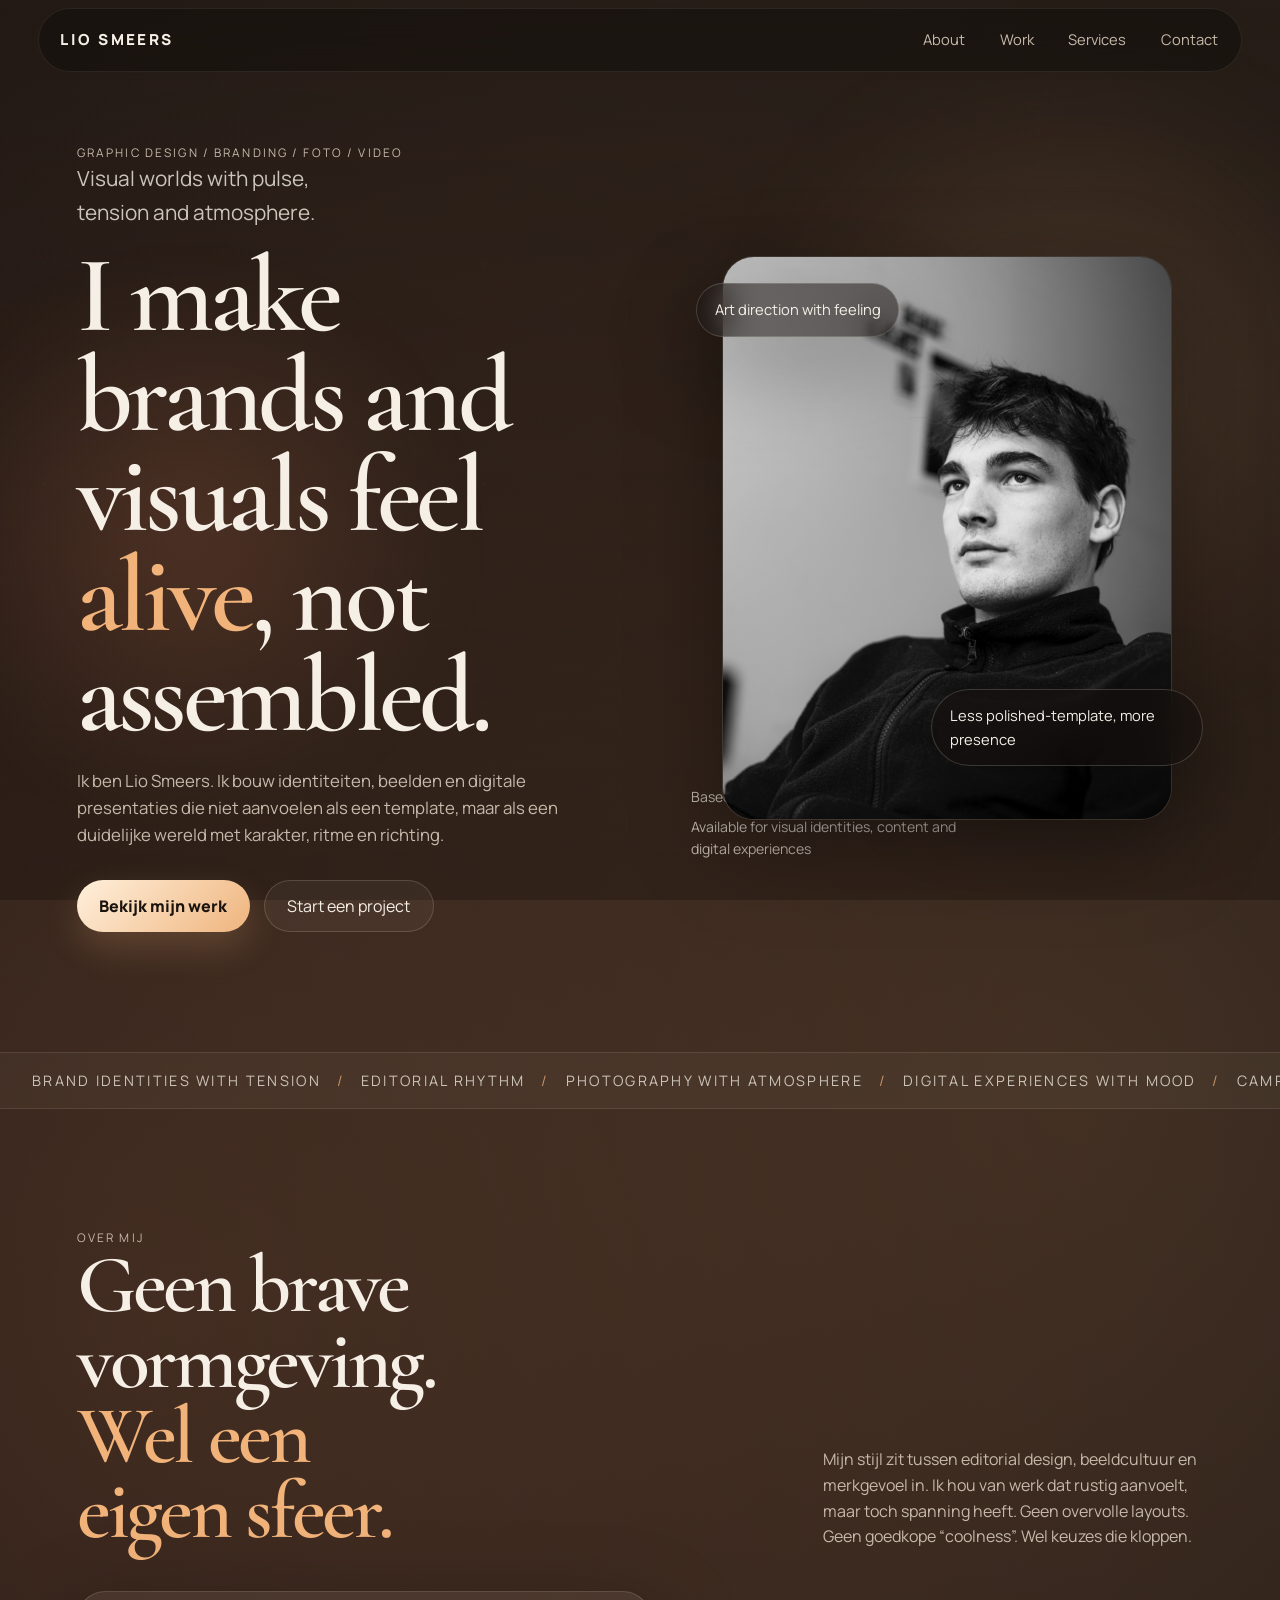
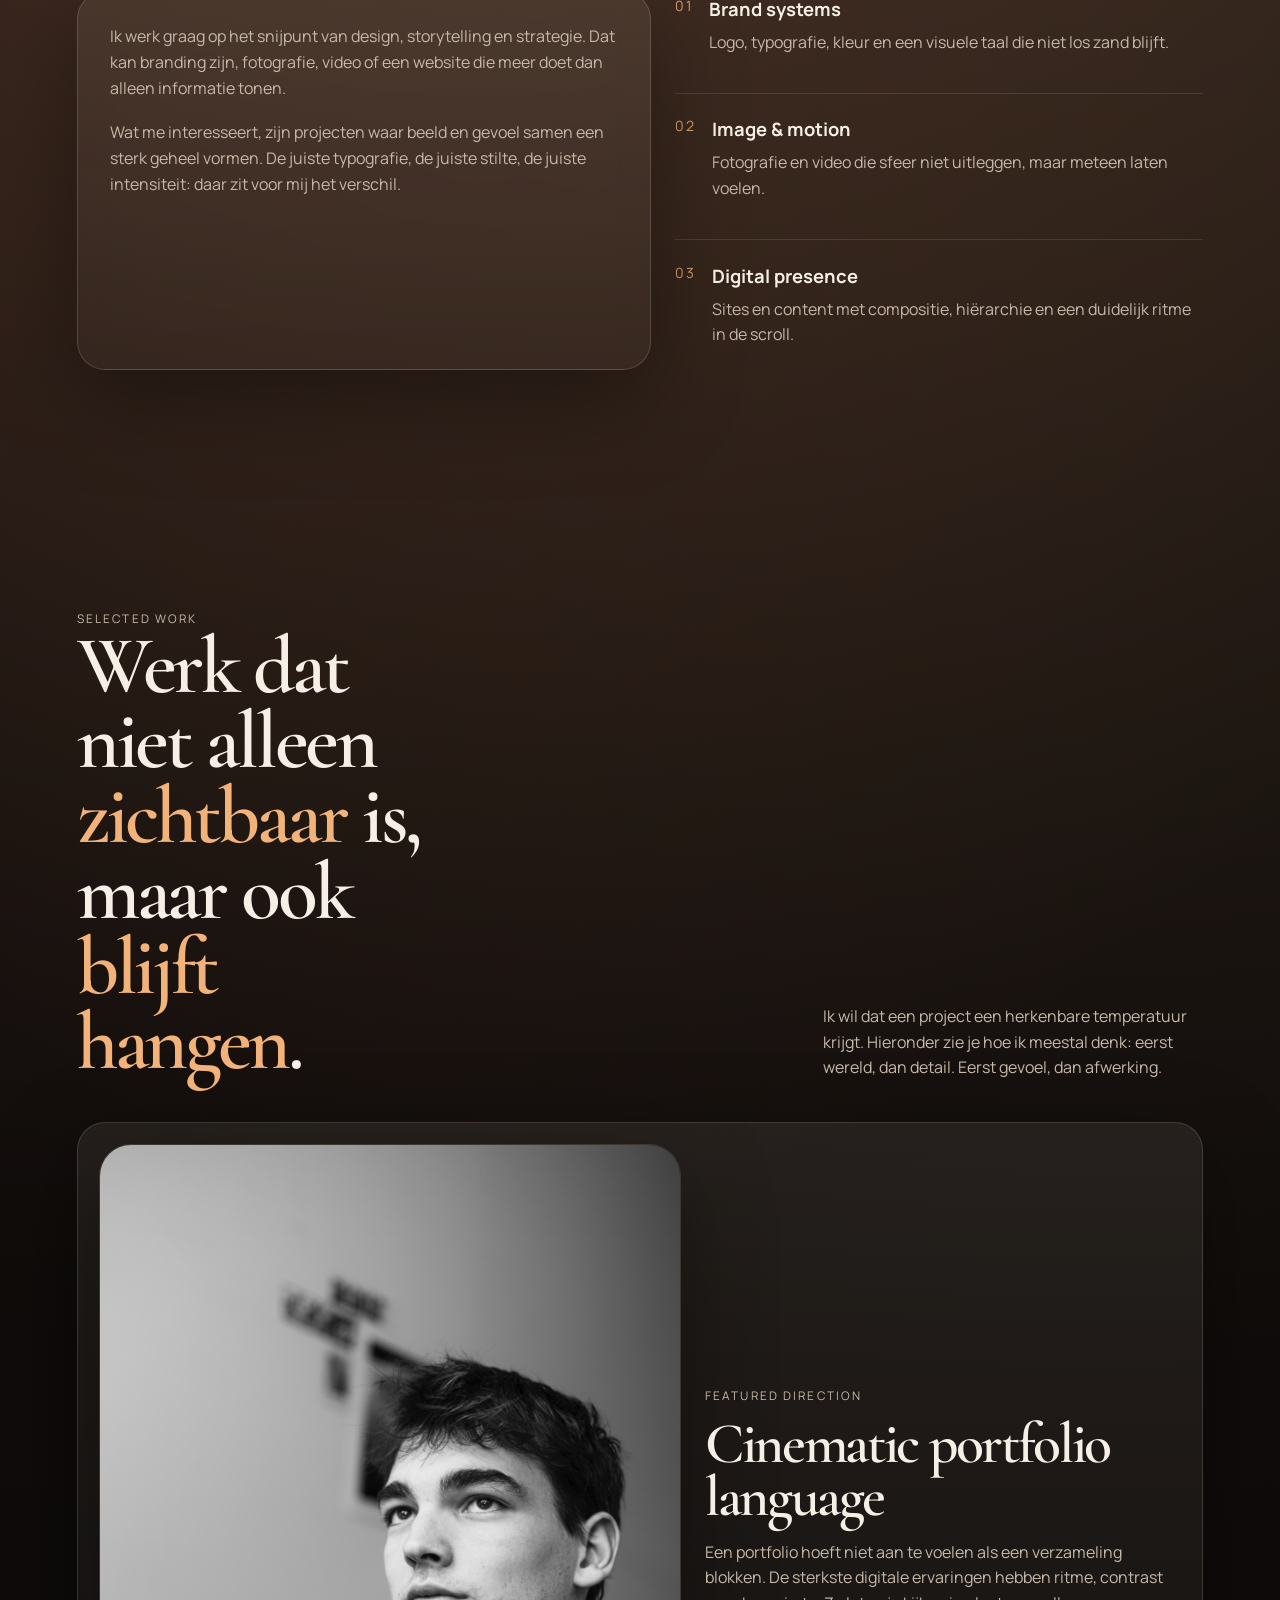
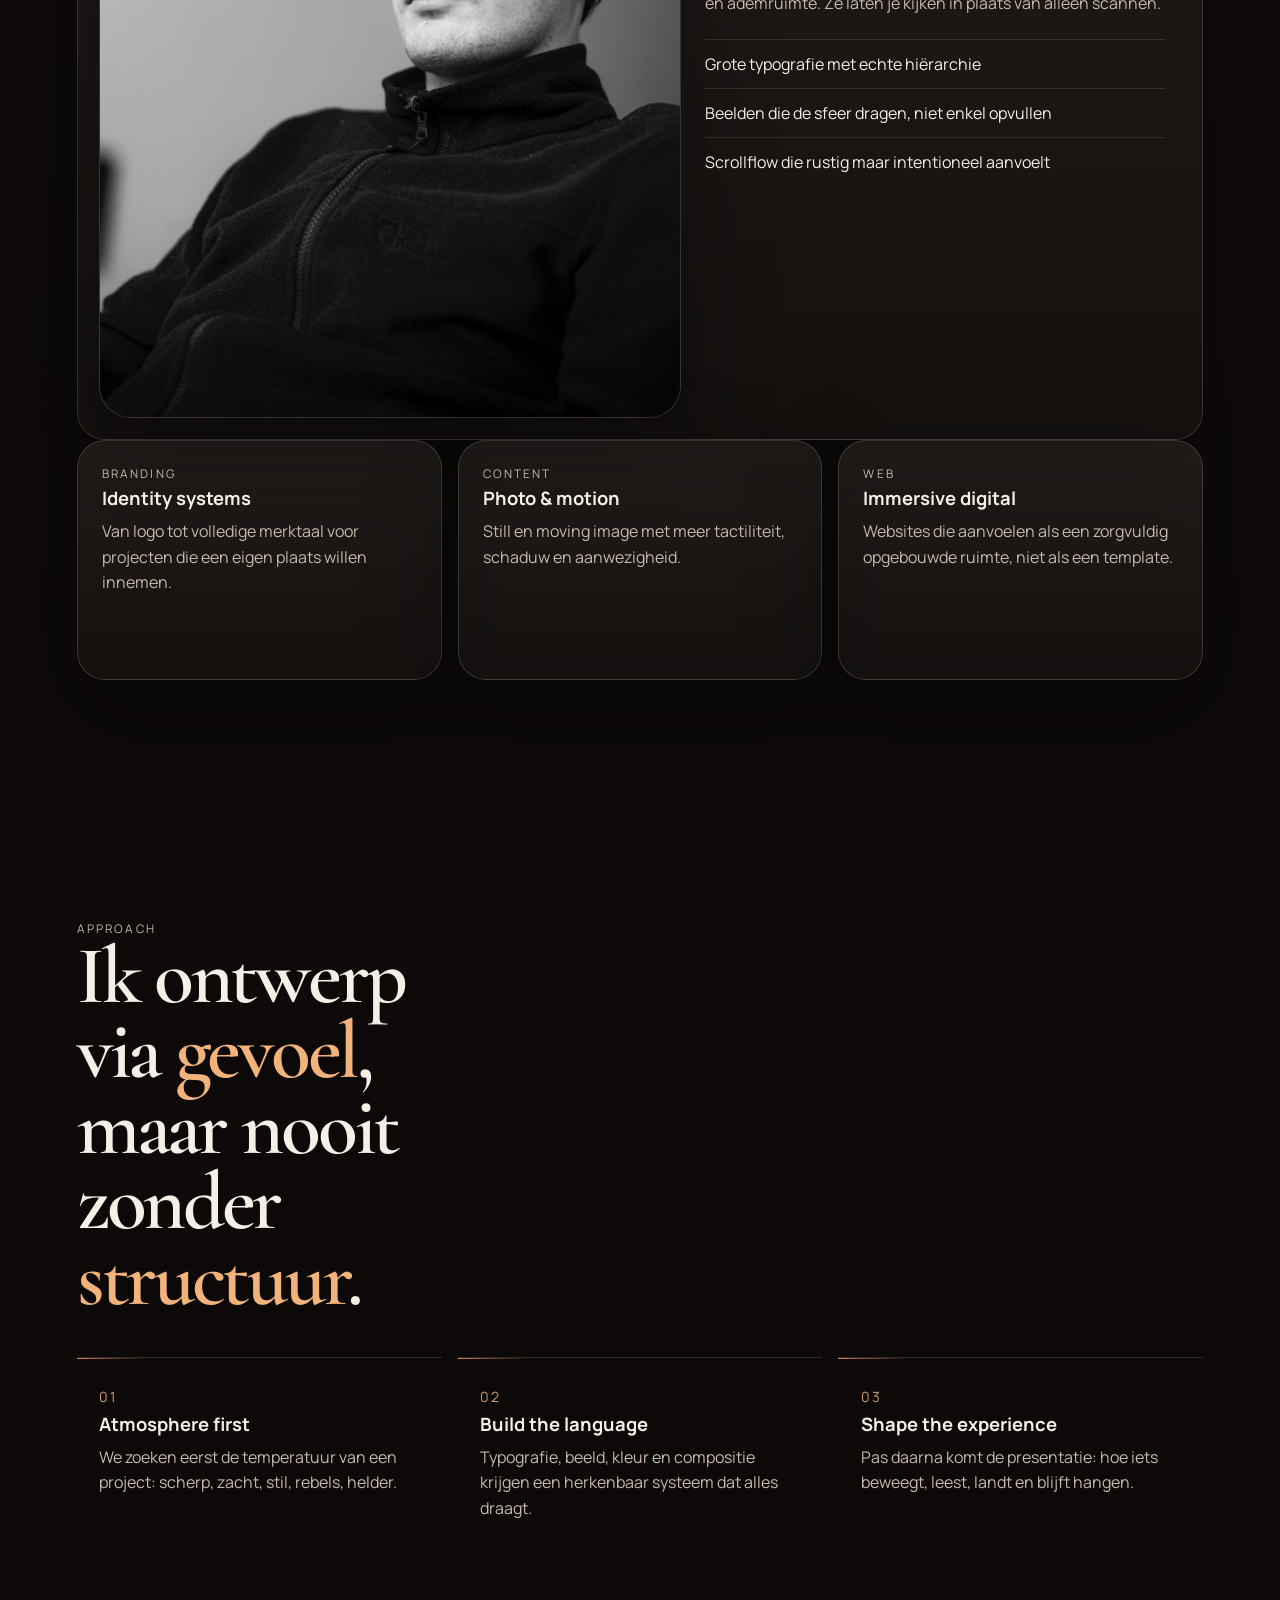
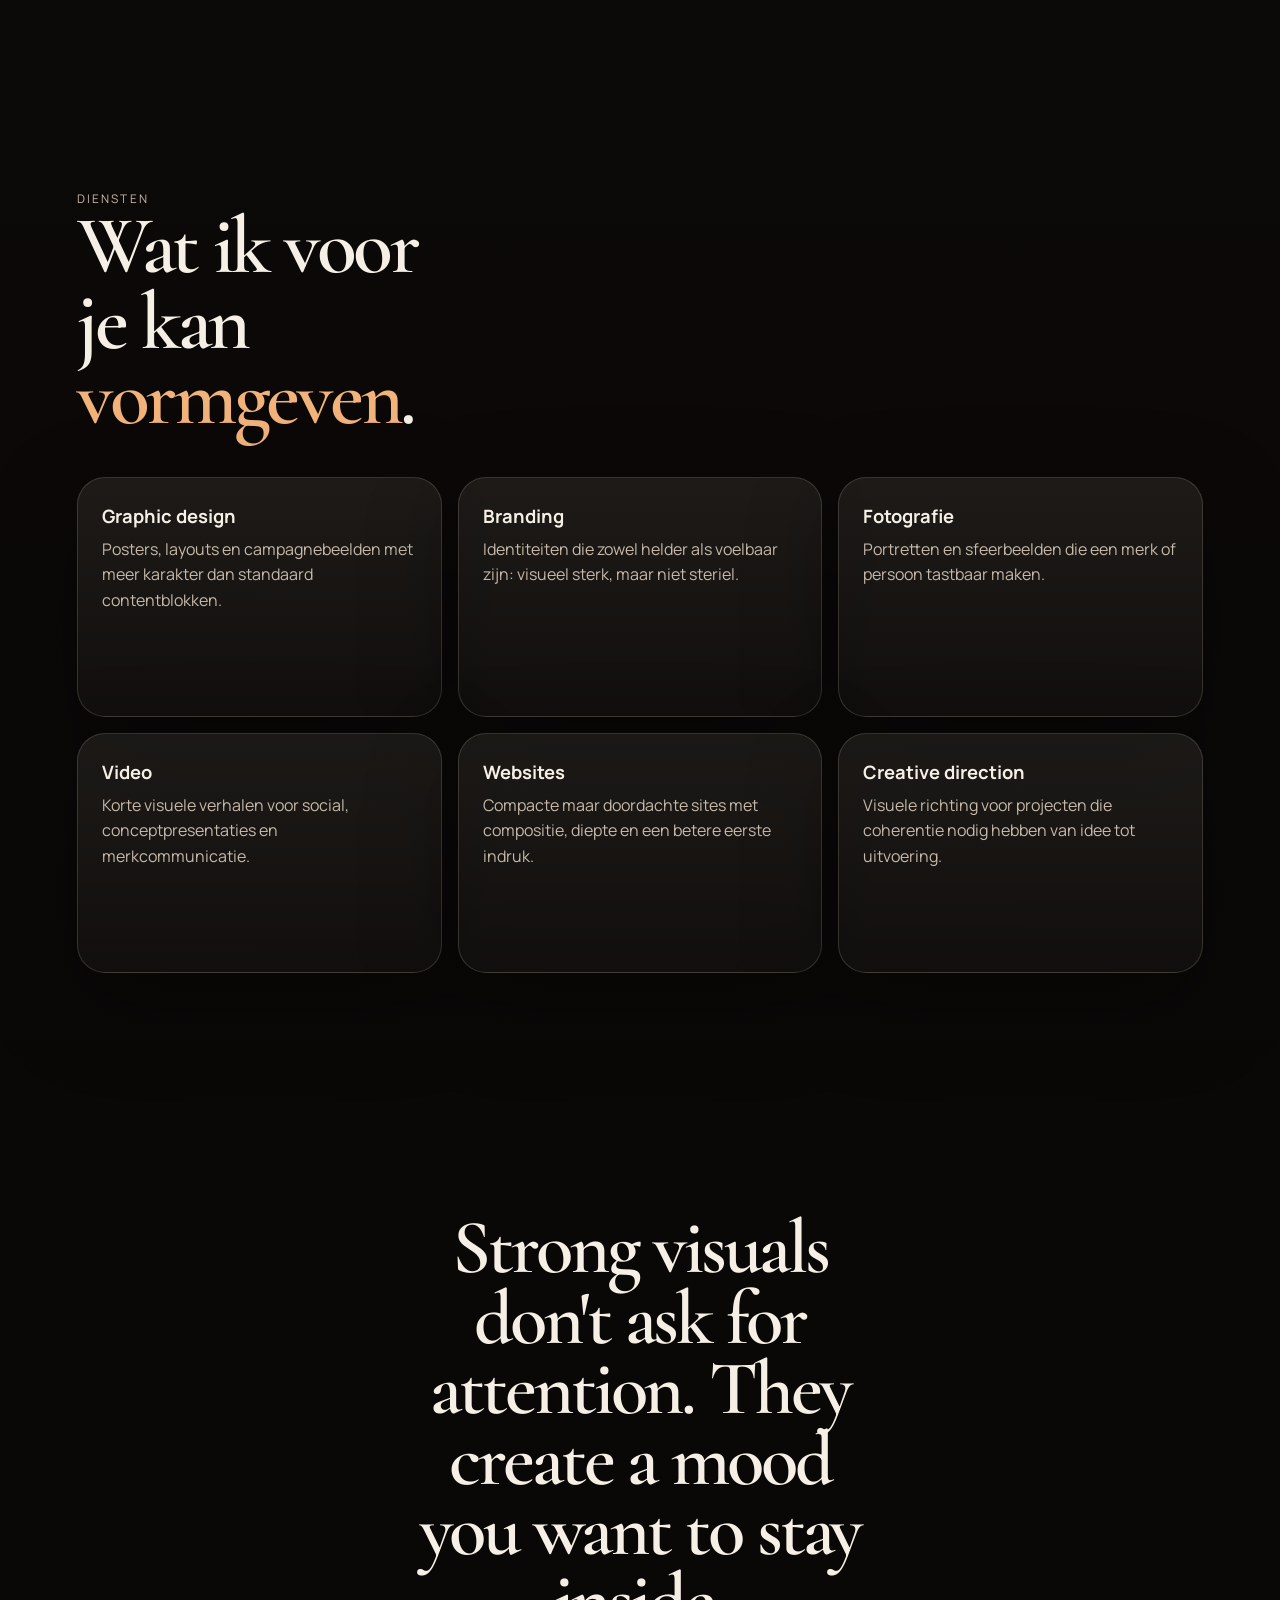
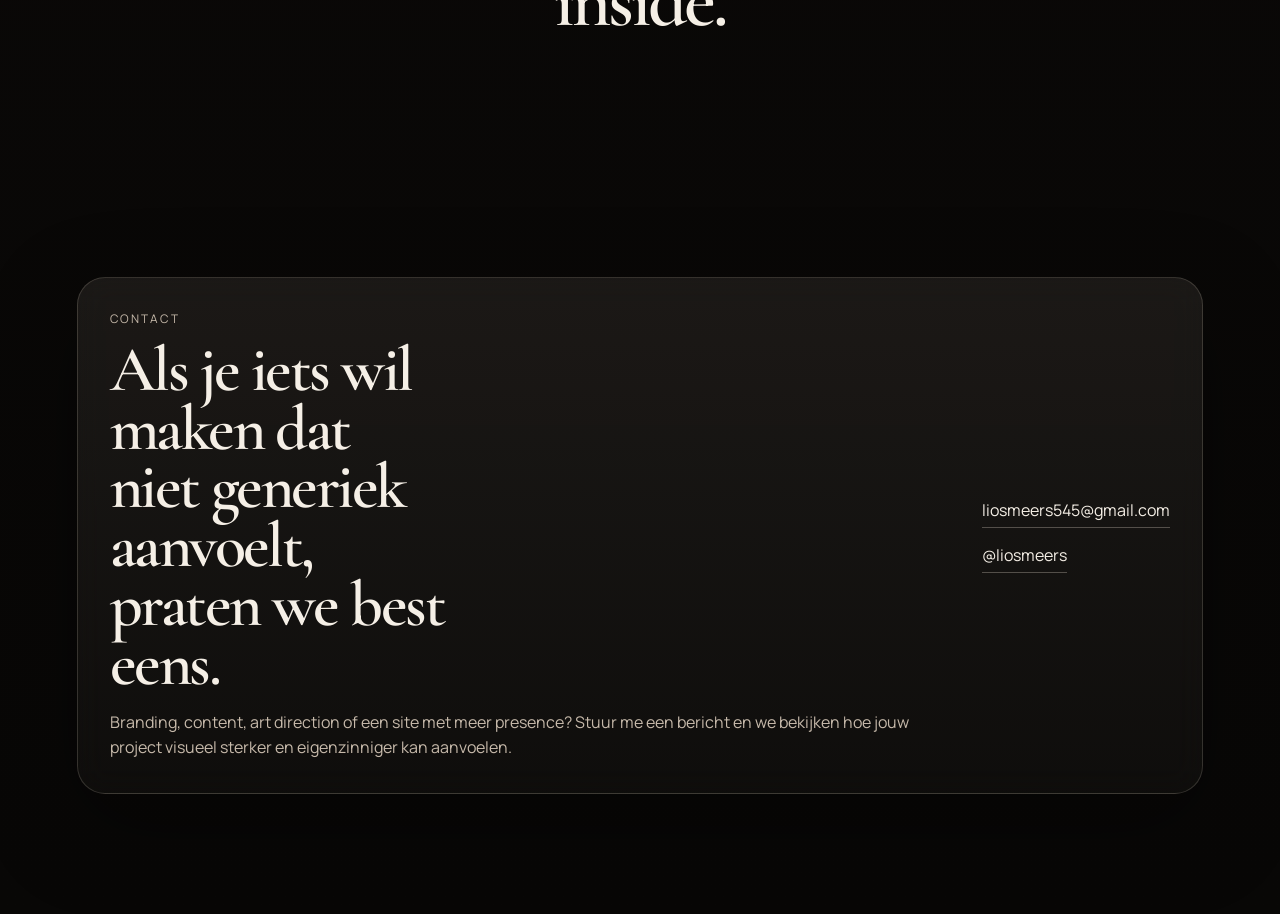
==== commit 7f473464: "codex fix" ====
--- a/index.html
+++ b/index.html
@@ -7,11 +7,13 @@
   <meta name="description" content="Portfolio van Lio Smeers — graphic design, branding, fotografie en video.">
   <link rel="preconnect" href="https://fonts.googleapis.com">
   <link rel="preconnect" href="https://fonts.gstatic.com" crossorigin>
-  <link href="https://fonts.googleapis.com/css2?family=Inter:wght@400;500;600;700;800&family=Playfair+Display:wght@600;700&display=swap" rel="stylesheet">
+  <link href="https://fonts.googleapis.com/css2?family=Manrope:wght@400;500;600;700;800&family=Cormorant+Garamond:wght@500;600;700&display=swap" rel="stylesheet">
   <link rel="stylesheet" href="style.css">
 </head>
 <body>
-  <div class="page-glow"></div>
+  <div class="page-noise"></div>
+  <div class="page-gradient gradient-one" data-depth="0.18"></div>
+  <div class="page-gradient gradient-two" data-depth="0.1"></div>
   <div class="scroll-line"></div>
 
   <header class="site-header">
@@ -27,159 +29,228 @@
   <main id="top">
     <section class="hero section reveal">
       <div class="hero-copy">
-        <p class="eyebrow">Graphic Design • Branding • Foto • Video</p>
-        <h1>I build visual stories that <span>hit harder</span> than generic content.</h1>
+        <p class="eyebrow">Graphic design / branding / foto / video</p>
+        <p class="hero-kicker">Visual worlds with pulse, tension and atmosphere.</p>
+        <h1>I make brands and visuals feel <span>alive</span>, not assembled.</h1>
         <p class="hero-text">
-          Ik ben Lio Smeers, een creatieve maker met een focus op design, beeld en merkbeleving.
-          Ik help merken en projecten sterker communiceren met een visuele stijl die niet vergeetbaar is.
+          Ik ben Lio Smeers. Ik bouw identiteiten, beelden en digitale presentaties die niet aanvoelen
+          als een template, maar als een duidelijke wereld met karakter, ritme en richting.
         </p>
         <div class="hero-actions">
           <a href="#work" class="button primary">Bekijk mijn werk</a>
-          <a href="#contact" class="button secondary">Contacteer mij</a>
-        </div>
-      </div>
-
-      <div class="hero-visual">
-        <div class="image-frame large">
+          <a href="#contact" class="button secondary">Start een project</a>
+        </div>
+      </div>
+
+      <div class="hero-stage">
+        <div class="hero-orbit orbit-one"></div>
+        <div class="hero-orbit orbit-two"></div>
+        <div class="hero-card image-frame tilt-card" data-tilt>
           <img src="images/lio-portrait.png" alt="Portret van Lio Smeers">
         </div>
-        <div class="floating-note note-one">Creative direction</div>
-        <div class="floating-note note-two">Immersive visuals</div>
+        <div class="floating-note note-one">Art direction with feeling</div>
+        <div class="floating-note note-two">Less polished-template, more presence</div>
+        <div class="hero-caption">
+          <span>Based in Belgium</span>
+          <span>Available for visual identities, content and digital experiences</span>
+        </div>
+      </div>
+    </section>
+
+    <section class="marquee-band reveal" aria-label="Creative focus">
+      <div class="marquee-track">
+        <span>Brand identities with tension</span>
+        <span>Editorial rhythm</span>
+        <span>Photography with atmosphere</span>
+        <span>Digital experiences with mood</span>
+        <span>Campaign visuals that stay with you</span>
+        <span>Brand identities with tension</span>
+        <span>Editorial rhythm</span>
+        <span>Photography with atmosphere</span>
+        <span>Digital experiences with mood</span>
+        <span>Campaign visuals that stay with you</span>
       </div>
     </section>
 
     <section id="about" class="about section reveal">
-      <div class="section-heading">
-        <p class="eyebrow">Over mij</p>
-        <h2>Niet gewoon mooi. <span>Doordacht.</span></h2>
-      </div>
-
-      <div class="about-grid">
-        <div class="about-text card glass">
-          <p>
-            Mijn werk zit op het snijpunt van design, storytelling en strategie.
-            Ik hou van visuele concepten die sfeer opbouwen en tegelijk helder communiceren.
-            Geen drukke rommel, geen standaard templates — wel sterk beeld, duidelijke richting en een eigen vibe.
-          </p>
-          <p>
-            Ik werk graag aan branding, campagnes, fotografie, video en digitale ervaringen.
-            Vooral projecten waar gevoel, stijl en verhaal samenkomen, passen bij mij.
-          </p>
-        </div>
-
-        <div class="stats-grid">
-          <article class="stat card">
-            <span>01</span>
-            <h3>Branding</h3>
-            <p>Identiteit, logo, typografie en visuele richting.</p>
+      <div class="section-heading split-heading">
+        <div>
+          <p class="eyebrow">Over mij</p>
+          <h2>Geen brave vormgeving. <span>Wel een eigen sfeer.</span></h2>
+        </div>
+        <p class="section-intro">
+          Mijn stijl zit tussen editorial design, beeldcultuur en merkgevoel in. Ik hou van werk dat rustig
+          aanvoelt, maar toch spanning heeft. Geen overvolle layouts. Geen goedkope “coolness”. Wel keuzes die kloppen.
+        </p>
+      </div>
+
+      <div class="about-layout">
+        <article class="about-panel card glass">
+          <p>
+            Ik werk graag op het snijpunt van design, storytelling en strategie. Dat kan branding zijn,
+            fotografie, video of een website die meer doet dan alleen informatie tonen.
+          </p>
+          <p>
+            Wat me interesseert, zijn projecten waar beeld en gevoel samen een sterk geheel vormen. De juiste
+            typografie, de juiste stilte, de juiste intensiteit: daar zit voor mij het verschil.
+          </p>
+        </article>
+
+        <div class="about-side">
+          <article class="stat-strip">
+            <span class="stat-number">01</span>
+            <div>
+              <h3>Brand systems</h3>
+              <p>Logo, typografie, kleur en een visuele taal die niet los zand blijft.</p>
+            </div>
           </article>
-          <article class="stat card">
-            <span>02</span>
-            <h3>Foto / Video</h3>
-            <p>Beeld dat een merk of verhaal tastbaar maakt.</p>
+          <article class="stat-strip">
+            <span class="stat-number">02</span>
+            <div>
+              <h3>Image & motion</h3>
+              <p>Fotografie en video die sfeer niet uitleggen, maar meteen laten voelen.</p>
+            </div>
           </article>
-          <article class="stat card">
-            <span>03</span>
-            <h3>Digital</h3>
-            <p>Websites en content met ritme, hiërarchie en sfeer.</p>
+          <article class="stat-strip">
+            <span class="stat-number">03</span>
+            <div>
+              <h3>Digital presence</h3>
+              <p>Sites en content met compositie, hiërarchie en een duidelijk ritme in de scroll.</p>
+            </div>
           </article>
         </div>
       </div>
     </section>
 
     <section id="work" class="work section reveal">
-      <div class="section-heading">
-        <p class="eyebrow">Selected work</p>
-        <h2>Een scrollbare ervaring met <span>ritme</span> en <span>impact</span>.</h2>
-      </div>
-
-      <div class="projects">
-        <article class="project-card featured card">
-          <div class="project-copy">
-            <p class="project-tag">Featured project</p>
-            <h3>Portfolio direction</h3>
-            <p>
-              Een cinematic portfolio-aanpak met sterke typografie, grote beelden en een rustige maar meeslepende scrollflow.
-            </p>
-            <ul>
-              <li>Art direction</li>
-              <li>Minimal dark interface</li>
-              <li>Immersive scrolling</li>
-            </ul>
-          </div>
-          <div class="project-image image-frame">
-            <img src="images/lio-portrait.png" alt="Featured visual van Lio Smeers">
-          </div>
-        </article>
-
-        <div class="project-list">
-          <article class="mini-project card reveal">
-            <p class="project-tag">Branding</p>
-            <h3>Identity Systems</h3>
-            <p>Van logo tot volledige visuele taal voor merken die willen opvallen.</p>
-          </article>
-          <article class="mini-project card reveal">
-            <p class="project-tag">Content</p>
-            <h3>Photo & Motion</h3>
-            <p>Statische en bewegende beelden voor social, campagnes en storytelling.</p>
-          </article>
-          <article class="mini-project card reveal">
-            <p class="project-tag">Web</p>
-            <h3>Digital Experiences</h3>
-            <p>Strakke websites met gelaagdheid, spanning en duidelijke navigatie.</p>
-          </article>
-        </div>
+      <div class="section-heading split-heading">
+        <div>
+          <p class="eyebrow">Selected work</p>
+          <h2>Werk dat niet alleen <span>zichtbaar</span> is, maar ook <span>blijft hangen</span>.</h2>
+        </div>
+        <p class="section-intro">
+          Ik wil dat een project een herkenbare temperatuur krijgt. Hieronder zie je hoe ik meestal denk:
+          eerst wereld, dan detail. Eerst gevoel, dan afwerking.
+        </p>
+      </div>
+
+      <div class="project-story card">
+        <div class="project-visual image-frame">
+          <img src="images/lio-portrait.png" alt="Featured visual van Lio Smeers">
+        </div>
+        <div class="project-story-copy">
+          <p class="project-tag">Featured direction</p>
+          <h3>Cinematic portfolio language</h3>
+          <p>
+            Een portfolio hoeft niet aan te voelen als een verzameling blokken. De sterkste digitale ervaringen
+            hebben ritme, contrast en ademruimte. Ze laten je kijken in plaats van alleen scannen.
+          </p>
+          <ul class="project-points">
+            <li>Grote typografie met echte hiërarchie</li>
+            <li>Beelden die de sfeer dragen, niet enkel opvullen</li>
+            <li>Scrollflow die rustig maar intentioneel aanvoelt</li>
+          </ul>
+        </div>
+      </div>
+
+      <div class="project-grid">
+        <article class="mini-project card reveal">
+          <p class="project-tag">Branding</p>
+          <h3>Identity systems</h3>
+          <p>Van logo tot volledige merktaal voor projecten die een eigen plaats willen innemen.</p>
+        </article>
+        <article class="mini-project card reveal">
+          <p class="project-tag">Content</p>
+          <h3>Photo & motion</h3>
+          <p>Still en moving image met meer tactiliteit, schaduw en aanwezigheid.</p>
+        </article>
+        <article class="mini-project card reveal">
+          <p class="project-tag">Web</p>
+          <h3>Immersive digital</h3>
+          <p>Websites die aanvoelen als een zorgvuldig opgebouwde ruimte, niet als een template.</p>
+        </article>
+      </div>
+    </section>
+
+    <section class="process section reveal">
+      <div class="section-heading split-heading">
+        <div>
+          <p class="eyebrow">Approach</p>
+          <h2>Ik ontwerp via <span>gevoel</span>, maar nooit zonder <span>structuur</span>.</h2>
+        </div>
+      </div>
+
+      <div class="process-rail">
+        <article class="process-step">
+          <span>01</span>
+          <h3>Atmosphere first</h3>
+          <p>We zoeken eerst de temperatuur van een project: scherp, zacht, stil, rebels, helder.</p>
+        </article>
+        <article class="process-step">
+          <span>02</span>
+          <h3>Build the language</h3>
+          <p>Typografie, beeld, kleur en compositie krijgen een herkenbaar systeem dat alles draagt.</p>
+        </article>
+        <article class="process-step">
+          <span>03</span>
+          <h3>Shape the experience</h3>
+          <p>Pas daarna komt de presentatie: hoe iets beweegt, leest, landt en blijft hangen.</p>
+        </article>
       </div>
     </section>
 
     <section id="services" class="services section reveal">
-      <div class="section-heading">
-        <p class="eyebrow">Diensten</p>
-        <h2>Wat ik kan <span>bouwen</span> voor jou.</h2>
+      <div class="section-heading split-heading">
+        <div>
+          <p class="eyebrow">Diensten</p>
+          <h2>Wat ik voor je kan <span>vormgeven</span>.</h2>
+        </div>
       </div>
 
       <div class="services-grid">
         <article class="service card">
-          <h3>Graphic Design</h3>
-          <p>Posters, layouts, social visuals en campagne-assets die er niet generisch uitzien.</p>
+          <h3>Graphic design</h3>
+          <p>Posters, layouts en campagnebeelden met meer karakter dan standaard contentblokken.</p>
         </article>
         <article class="service card">
           <h3>Branding</h3>
-          <p>Merkidentiteit, logo’s, kleuren, typografie en een stijl die klopt van begin tot eind.</p>
+          <p>Identiteiten die zowel helder als voelbaar zijn: visueel sterk, maar niet steriel.</p>
         </article>
         <article class="service card">
           <h3>Fotografie</h3>
-          <p>Portretten, sfeerbeelden en merkfotografie met karakter en emotie.</p>
+          <p>Portretten en sfeerbeelden die een merk of persoon tastbaar maken.</p>
         </article>
         <article class="service card">
           <h3>Video</h3>
-          <p>Korte video’s en visuele storytelling voor social media, branding en conceptwerk.</p>
+          <p>Korte visuele verhalen voor social, conceptpresentaties en merkcommunicatie.</p>
         </article>
         <article class="service card">
           <h3>Websites</h3>
-          <p>Eenvoudige maar sterke websites met goede visuele hiërarchie en moderne styling.</p>
-        </article>
-        <article class="service card">
-          <h3>Creative Direction</h3>
-          <p>Van idee tot look & feel: richting geven aan een project zodat alles coherenter aanvoelt.</p>
+          <p>Compacte maar doordachte sites met compositie, diepte en een betere eerste indruk.</p>
+        </article>
+        <article class="service card">
+          <h3>Creative direction</h3>
+          <p>Visuele richting voor projecten die coherentie nodig hebben van idee tot uitvoering.</p>
         </article>
       </div>
     </section>
 
     <section class="quote-section section reveal">
       <blockquote>
-        “Strong visuals don’t just look good — they make people feel something.”
+        Strong visuals don't ask for attention. They create a mood you want to stay inside.
       </blockquote>
     </section>
 
     <section id="contact" class="contact section reveal">
-      <div class="contact-card card glass">
-        <p class="eyebrow">Contact</p>
-        <h2>Zin om samen iets sterk te bouwen?</h2>
-        <p>
-          Klaar voor branding, visuals, content of een website met meer karakter?
-          Stuur me een bericht en we bekijken wat mogelijk is.
-        </p>
+      <div class="contact-shell card glass">
+        <div class="contact-copy">
+          <p class="eyebrow">Contact</p>
+          <h2>Als je iets wil maken dat niet generiek aanvoelt, praten we best eens.</h2>
+          <p>
+            Branding, content, art direction of een site met meer presence? Stuur me een bericht en we bekijken
+            hoe jouw project visueel sterker en eigenzinniger kan aanvoelen.
+          </p>
+        </div>
         <div class="contact-links">
           <a href="mailto:liosmeers545@gmail.com">liosmeers545@gmail.com</a>
           <a href="https://instagram.com/liosmeers" target="_blank" rel="noopener">@liosmeers</a>
--- a/style.css
+++ b/style.css
@@ -5,15 +5,18 @@
 }
 
 :root {
-  --bg: #090909;
-  --surface: rgba(255, 255, 255, 0.05);
-  --surface-strong: rgba(255, 255, 255, 0.08);
-  --border: rgba(255, 255, 255, 0.09);
-  --text: #f4f4f4;
-  --muted: #b2b2b2;
-  --accent: #f0e6d2;
-  --shadow: 0 20px 60px rgba(0, 0, 0, 0.35);
-  --radius: 24px;
+  --bg: #120f0d;
+  --bg-deep: #080706;
+  --surface: rgba(247, 235, 219, 0.06);
+  --surface-strong: rgba(247, 235, 219, 0.1);
+  --border: rgba(247, 235, 219, 0.16);
+  --text: #f5efe6;
+  --muted: #c6b9aa;
+  --accent: #f1b37a;
+  --accent-soft: #d67d58;
+  --shadow: 0 30px 90px rgba(0, 0, 0, 0.35);
+  --radius: 28px;
+  --content-width: min(1180px, 88vw);
 }
 
 html {
@@ -21,8 +24,11 @@
 }
 
 body {
-  font-family: 'Inter', sans-serif;
-  background: radial-gradient(circle at top, rgba(255,255,255,0.05), transparent 30%), var(--bg);
+  font-family: "Manrope", sans-serif;
+  background:
+    radial-gradient(circle at 12% 18%, rgba(214, 125, 88, 0.17), transparent 26%),
+    radial-gradient(circle at 85% 15%, rgba(241, 179, 122, 0.16), transparent 30%),
+    linear-gradient(180deg, #171210 0%, #0d0a09 52%, #080706 100%);
   color: var(--text);
   line-height: 1.6;
   overflow-x: hidden;
@@ -33,33 +39,79 @@
   position: fixed;
   inset: 0;
   pointer-events: none;
-  background-image: linear-gradient(rgba(255,255,255,0.02) 1px, transparent 1px),
-                    linear-gradient(90deg, rgba(255,255,255,0.02) 1px, transparent 1px);
-  background-size: 36px 36px;
-  mask-image: radial-gradient(circle at center, black, transparent 80%);
-  opacity: 0.35;
-}
-
-.page-glow {
+  background:
+    linear-gradient(rgba(255, 255, 255, 0.025) 1px, transparent 1px),
+    linear-gradient(90deg, rgba(255, 255, 255, 0.025) 1px, transparent 1px);
+  background-size: 72px 72px;
+  mask-image: radial-gradient(circle at center, black 35%, transparent 82%);
+  opacity: 0.25;
+}
+
+body::after {
+  content: "";
   position: fixed;
-  top: -20%;
-  left: 50%;
-  width: 60rem;
-  height: 60rem;
-  transform: translateX(-50%);
-  background: radial-gradient(circle, rgba(255,255,255,0.10), transparent 60%);
-  filter: blur(60px);
+  inset: 0;
   pointer-events: none;
+  background: linear-gradient(180deg, rgba(6, 5, 5, 0) 0%, rgba(6, 5, 5, 0.28) 100%);
+  opacity: 0.9;
+}
+
+a {
+  color: inherit;
+}
+
+img {
+  max-width: 100%;
+}
+
+.page-noise,
+.page-gradient,
+.scroll-line {
+  pointer-events: none;
+  position: fixed;
+  inset: 0;
+}
+
+.page-noise {
+  opacity: 0.05;
+  background-image:
+    radial-gradient(circle at 20% 20%, rgba(255, 255, 255, 0.55) 0.7px, transparent 0.8px),
+    radial-gradient(circle at 80% 40%, rgba(255, 255, 255, 0.38) 0.7px, transparent 0.8px),
+    radial-gradient(circle at 40% 80%, rgba(255, 255, 255, 0.3) 0.6px, transparent 0.8px);
+  background-size: 220px 220px, 300px 300px, 180px 180px;
   z-index: 0;
 }
 
+.page-gradient {
+  z-index: 0;
+  transition: transform 0.25s ease-out;
+}
+
+.gradient-one {
+  inset: auto auto 8% -8%;
+  width: 36rem;
+  height: 36rem;
+  border-radius: 50%;
+  background: radial-gradient(circle, rgba(214, 125, 88, 0.24), transparent 66%);
+  filter: blur(30px);
+}
+
+.gradient-two {
+  inset: 5% -10% auto auto;
+  width: 42rem;
+  height: 42rem;
+  border-radius: 50%;
+  background: radial-gradient(circle, rgba(241, 179, 122, 0.18), transparent 68%);
+  filter: blur(50px);
+}
+
 .scroll-line {
-  position: fixed;
   top: 0;
   left: 0;
-  height: 4px;
+  right: auto;
+  height: 3px;
   width: 0;
-  background: linear-gradient(90deg, #ffffff, #8d8d8d);
+  background: linear-gradient(90deg, var(--accent-soft), var(--accent), #fff0dc);
   z-index: 200;
 }
 
@@ -68,34 +120,52 @@
   top: 0;
   z-index: 100;
   display: flex;
+  align-items: center;
   justify-content: space-between;
-  align-items: center;
-  padding: 20px 6%;
+  width: min(1320px, 94vw);
+  margin: 0 auto;
+  padding: 18px 0;
   backdrop-filter: blur(18px);
-  background: rgba(9, 9, 9, 0.45);
-  border-bottom: 1px solid rgba(255,255,255,0.06);
+}
+
+.site-header::before {
+  content: "";
+  position: absolute;
+  inset: 8px 0;
+  border: 1px solid rgba(247, 235, 219, 0.08);
+  border-radius: 999px;
+  background: rgba(16, 13, 11, 0.48);
+  z-index: -1;
 }
 
 .logo {
+  padding-left: 22px;
   text-decoration: none;
-  color: var(--text);
-  font-weight: 700;
-  letter-spacing: 0.02em;
+  font-size: 0.95rem;
+  font-weight: 800;
+  letter-spacing: 0.16em;
+  text-transform: uppercase;
 }
 
 nav {
   display: flex;
-  gap: 24px;
+  gap: 0.4rem;
+  padding-right: 10px;
 }
 
 nav a {
   color: var(--muted);
   text-decoration: none;
-  font-size: 0.95rem;
+  font-size: 0.92rem;
+  padding: 10px 14px;
+  border-radius: 999px;
+  transition: color 0.25s ease, background 0.25s ease, transform 0.25s ease;
 }
 
 nav a:hover {
   color: var(--text);
+  background: rgba(247, 235, 219, 0.08);
+  transform: translateY(-1px);
 }
 
 main {
@@ -104,38 +174,55 @@
 }
 
 .section {
-  width: min(1180px, 88vw);
+  width: var(--content-width);
   margin: 0 auto;
   padding: 120px 0;
 }
 
-.hero {
-  min-height: calc(100vh - 80px);
-  display: grid;
-  grid-template-columns: 1.1fr 0.9fr;
-  align-items: center;
-  gap: 48px;
-}
-
-.eyebrow {
+.eyebrow,
+.project-tag {
   color: var(--muted);
   text-transform: uppercase;
-  letter-spacing: 0.12em;
-  font-size: 0.8rem;
-  margin-bottom: 18px;
+  letter-spacing: 0.18em;
+  font-size: 0.74rem;
+}
+
+.hero {
+  min-height: calc(100vh - 88px);
+  display: grid;
+  grid-template-columns: minmax(0, 1.05fr) minmax(320px, 0.95fr);
+  align-items: center;
+  gap: 3rem;
+  padding-top: 4rem;
+}
+
+.hero-copy {
+  position: relative;
+  z-index: 2;
+}
+
+.hero-kicker {
+  max-width: 22ch;
+  margin-bottom: 1rem;
+  font-size: clamp(1rem, 1.7vw, 1.3rem);
+  color: rgba(245, 239, 230, 0.8);
 }
 
 .hero h1,
 .section-heading h2,
-.contact-card h2 {
-  font-family: 'Playfair Display', serif;
-  line-height: 0.95;
-  letter-spacing: -0.03em;
+.quote-section blockquote,
+.contact-copy h2,
+.project-story-copy h3 {
+  font-family: "Cormorant Garamond", serif;
+  line-height: 0.92;
+  letter-spacing: -0.04em;
+  font-weight: 600;
 }
 
 .hero h1 {
-  font-size: clamp(3.4rem, 8vw, 7rem);
-  margin-bottom: 24px;
+  font-size: clamp(4rem, 8.5vw, 7.6rem);
+  max-width: 9ch;
+  margin-bottom: 1.4rem;
 }
 
 .hero h1 span,
@@ -143,28 +230,39 @@
   color: var(--accent);
 }
 
+.hero-text,
+.section-intro,
+.about-panel p,
+.service p,
+.mini-project p,
+.project-story-copy p,
+.process-step p,
+.contact-copy p,
+.stat-strip p {
+  color: var(--muted);
+}
+
 .hero-text {
-  max-width: 58ch;
-  font-size: 1.08rem;
-  color: var(--muted);
-  margin-bottom: 30px;
+  max-width: 54ch;
+  font-size: 1.05rem;
+  margin-bottom: 2rem;
 }
 
 .hero-actions {
   display: flex;
   flex-wrap: wrap;
-  gap: 14px;
+  gap: 0.9rem;
 }
 
 .button {
   display: inline-flex;
   align-items: center;
   justify-content: center;
-  min-height: 50px;
-  padding: 0 22px;
+  min-height: 52px;
+  padding: 0 1.4rem;
   border-radius: 999px;
   text-decoration: none;
-  transition: transform 0.25s ease, background 0.25s ease, color 0.25s ease;
+  transition: transform 0.25s ease, background 0.25s ease, border-color 0.25s ease;
 }
 
 .button:hover {
@@ -172,32 +270,53 @@
 }
 
 .primary {
-  background: #ffffff;
-  color: #090909;
-  font-weight: 700;
+  color: #1a130f;
+  font-weight: 800;
+  background: linear-gradient(135deg, #fff0dc, #efb47d);
+  box-shadow: 0 15px 35px rgba(241, 179, 122, 0.2);
 }
 
 .secondary {
   border: 1px solid var(--border);
-  color: var(--text);
-  background: rgba(255,255,255,0.03);
-}
-
-.hero-visual {
+  background: rgba(247, 235, 219, 0.05);
+}
+
+.hero-stage {
   position: relative;
+  min-height: 42rem;
+  display: grid;
+  place-items: center;
+}
+
+.hero-orbit {
+  position: absolute;
+  border: 1px solid rgba(247, 235, 219, 0.14);
+  border-radius: 50%;
+}
+
+.orbit-one {
+  width: 84%;
+  height: 84%;
+}
+
+.orbit-two {
+  width: 62%;
+  height: 62%;
+}
+
+.hero-card {
+  position: relative;
+  width: min(32rem, 88%);
+  aspect-ratio: 4 / 5;
+  z-index: 2;
 }
 
 .image-frame {
-  position: relative;
   overflow: hidden;
-  border-radius: 30px;
-  border: 1px solid rgba(255,255,255,0.09);
+  border-radius: 2rem;
+  border: 1px solid rgba(247, 235, 219, 0.16);
+  background: rgba(23, 18, 16, 0.8);
   box-shadow: var(--shadow);
-  background: #111;
-}
-
-.image-frame.large {
-  aspect-ratio: 4 / 5;
 }
 
 .image-frame img {
@@ -205,132 +324,234 @@
   height: 100%;
   display: block;
   object-fit: cover;
+  transform: scale(1.03);
+}
+
+.tilt-card {
+  transform-style: preserve-3d;
+  transition: transform 0.18s ease-out;
 }
 
 .floating-note {
   position: absolute;
+  z-index: 3;
+  max-width: 17rem;
+  padding: 0.9rem 1.1rem;
+  border: 1px solid rgba(247, 235, 219, 0.18);
+  border-radius: 999px;
   backdrop-filter: blur(18px);
-  background: rgba(255,255,255,0.08);
-  border: 1px solid rgba(255,255,255,0.10);
-  color: var(--text);
-  padding: 12px 16px;
-  border-radius: 999px;
+  background: rgba(20, 15, 13, 0.52);
+  box-shadow: var(--shadow);
+  font-size: 0.92rem;
+}
+
+.note-one {
+  top: 12%;
+  left: 1%;
+}
+
+.note-two {
+  right: 0;
+  bottom: 16%;
+}
+
+.hero-caption {
+  position: absolute;
+  left: 0;
+  bottom: 2%;
+  display: grid;
+  gap: 0.45rem;
+  max-width: 18rem;
+  font-size: 0.88rem;
+  color: rgba(245, 239, 230, 0.72);
+}
+
+.marquee-band {
+  width: 100%;
+  overflow: hidden;
+  padding: 1rem 0;
+  border-top: 1px solid rgba(247, 235, 219, 0.1);
+  border-bottom: 1px solid rgba(247, 235, 219, 0.1);
+  background: rgba(247, 235, 219, 0.04);
+}
+
+.marquee-track {
+  display: flex;
+  width: max-content;
+  gap: 2.5rem;
+  padding-left: 2rem;
+  animation: marquee 28s linear infinite;
+}
+
+.marquee-track span {
+  position: relative;
   font-size: 0.9rem;
-  box-shadow: var(--shadow);
-}
-
-.note-one {
-  top: 10%;
-  left: -8%;
-}
-
-.note-two {
-  bottom: 8%;
-  right: -8%;
-}
-
-.section-heading {
-  margin-bottom: 34px;
+  letter-spacing: 0.16em;
+  text-transform: uppercase;
+  color: rgba(245, 239, 230, 0.76);
+}
+
+.marquee-track span::after {
+  content: "/";
+  position: absolute;
+  right: -1.5rem;
+  color: rgba(241, 179, 122, 0.75);
+}
+
+.split-heading {
+  display: grid;
+  grid-template-columns: 1.15fr 0.85fr;
+  gap: 2rem;
+  align-items: end;
+  margin-bottom: 2.6rem;
 }
 
 .section-heading h2 {
-  font-size: clamp(2.3rem, 6vw, 4.6rem);
-}
-
-.about-grid {
-  display: grid;
-  grid-template-columns: 1fr 1fr;
-  gap: 24px;
+  font-size: clamp(3rem, 6.4vw, 5.4rem);
+  max-width: 9.5ch;
+}
+
+.section-intro {
+  max-width: 38ch;
+  justify-self: end;
+}
+
+.about-layout {
+  display: grid;
+  grid-template-columns: minmax(0, 1fr) minmax(320px, 0.92fr);
+  gap: 1.5rem;
 }
 
 .card {
-  background: var(--surface);
   border: 1px solid var(--border);
   border-radius: var(--radius);
-  padding: 28px;
+  background: linear-gradient(180deg, rgba(247, 235, 219, 0.08), rgba(247, 235, 219, 0.03));
+  box-shadow: var(--shadow);
 }
 
 .glass {
-  background: linear-gradient(180deg, rgba(255,255,255,0.08), rgba(255,255,255,0.04));
-  backdrop-filter: blur(14px);
-}
-
-.about-text p + p {
-  margin-top: 18px;
-}
-
-.stats-grid,
-.services-grid,
-.project-list {
-  display: grid;
-  gap: 20px;
-}
-
-.stats-grid {
-  grid-template-columns: repeat(3, 1fr);
-}
-
-.stat span {
-  color: var(--muted);
-  display: block;
-  margin-bottom: 14px;
-}
-
-.stat h3,
+  backdrop-filter: blur(16px);
+}
+
+.about-panel {
+  padding: 2rem;
+}
+
+.about-panel p + p {
+  margin-top: 1.2rem;
+}
+
+.about-side {
+  display: grid;
+  gap: 1rem;
+}
+
+.stat-strip {
+  display: grid;
+  grid-template-columns: auto 1fr;
+  gap: 1rem;
+  align-items: start;
+  padding: 1.35rem 0;
+  border-top: 1px solid rgba(247, 235, 219, 0.12);
+}
+
+.stat-strip:first-child {
+  border-top: 0;
+  padding-top: 0.2rem;
+}
+
+.stat-number,
+.process-step span {
+  color: rgba(241, 179, 122, 0.86);
+  font-size: 0.88rem;
+  letter-spacing: 0.16em;
+  text-transform: uppercase;
+}
+
+.stat-strip h3,
 .service h3,
 .mini-project h3,
-.project-copy h3 {
-  font-size: 1.2rem;
-  margin-bottom: 10px;
-}
-
-.stat p,
-.service p,
-.mini-project p,
-.project-copy p,
-.about-text p,
-.contact-card p {
-  color: var(--muted);
-}
-
-.projects {
-  display: grid;
-  gap: 24px;
-}
-
-.project-card {
-  display: grid;
-  grid-template-columns: 1fr 1fr;
-  gap: 28px;
-  align-items: center;
-}
-
-.project-copy ul {
+.process-step h3 {
+  font-size: 1.15rem;
+  margin-bottom: 0.35rem;
+}
+
+.project-story {
+  display: grid;
+  grid-template-columns: minmax(0, 1.1fr) minmax(280px, 0.9fr);
+  gap: 1.5rem;
+  padding: 1.3rem;
+}
+
+.project-visual {
+  min-height: 31rem;
+}
+
+.project-story-copy {
+  display: flex;
+  flex-direction: column;
+  justify-content: center;
+  padding: 1rem 1rem 1rem 0;
+}
+
+.project-story-copy h3 {
+  font-size: clamp(2.3rem, 4.5vw, 4.2rem);
+  margin: 0.75rem 0 1rem;
+}
+
+.project-points {
+  display: grid;
+  gap: 0.65rem;
+  margin-top: 1.4rem;
   list-style: none;
-  margin-top: 18px;
-  display: grid;
-  gap: 8px;
-}
-
-.project-copy li {
-  color: var(--text);
-  opacity: 0.88;
-}
-
-.project-tag {
-  text-transform: uppercase;
-  letter-spacing: 0.12em;
-  font-size: 0.78rem;
-  color: var(--muted);
-  margin-bottom: 14px;
-}
-
-.project-list {
-  grid-template-columns: repeat(3, 1fr);
-}
-
+}
+
+.project-points li {
+  padding-top: 0.75rem;
+  border-top: 1px solid rgba(247, 235, 219, 0.12);
+}
+
+.project-grid,
 .services-grid {
-  grid-template-columns: repeat(3, 1fr);
+  display: grid;
+  gap: 1rem;
+  grid-template-columns: repeat(3, minmax(0, 1fr));
+}
+
+.mini-project,
+.service {
+  min-height: 15rem;
+  padding: 1.5rem;
+  transition: transform 0.3s ease, border-color 0.3s ease, background 0.3s ease;
+}
+
+.mini-project:hover,
+.service:hover {
+  transform: translateY(-6px);
+  border-color: rgba(241, 179, 122, 0.28);
+  background: linear-gradient(180deg, rgba(247, 235, 219, 0.11), rgba(247, 235, 219, 0.05));
+}
+
+.process-rail {
+  display: grid;
+  grid-template-columns: repeat(3, minmax(0, 1fr));
+  gap: 1rem;
+}
+
+.process-step {
+  position: relative;
+  padding: 1.6rem 1.4rem 1.8rem;
+  border-top: 1px solid rgba(247, 235, 219, 0.15);
+}
+
+.process-step::before {
+  content: "";
+  position: absolute;
+  top: 0;
+  left: 0;
+  width: 4.4rem;
+  height: 1px;
+  background: linear-gradient(90deg, var(--accent-soft), transparent);
 }
 
 .quote-section {
@@ -338,35 +559,36 @@
 }
 
 .quote-section blockquote {
-  font-family: 'Playfair Display', serif;
-  font-size: clamp(2rem, 5vw, 4rem);
-  line-height: 1.1;
-  max-width: 14ch;
+  max-width: 13ch;
   margin: 0 auto;
-}
-
-.contact-card {
-  text-align: center;
-  padding: 56px 32px;
-}
-
-.contact-card h2 {
-  font-size: clamp(2.2rem, 6vw, 4.4rem);
-  margin-bottom: 18px;
+  font-size: clamp(2.7rem, 6vw, 5.6rem);
+}
+
+.contact-shell {
+  display: grid;
+  grid-template-columns: minmax(0, 1fr) auto;
+  gap: 1.5rem;
+  align-items: end;
+  padding: 2rem;
+}
+
+.contact-copy h2 {
+  font-size: clamp(2.6rem, 5vw, 4.6rem);
+  max-width: 11ch;
+  margin: 0.75rem 0 1rem;
 }
 
 .contact-links {
-  margin-top: 26px;
-  display: flex;
-  justify-content: center;
-  flex-wrap: wrap;
-  gap: 16px;
+  display: grid;
+  gap: 0.9rem;
+  justify-items: start;
+  align-self: center;
 }
 
 .contact-links a {
-  color: var(--text);
   text-decoration: none;
-  border-bottom: 1px solid rgba(255,255,255,0.4);
+  padding-bottom: 0.25rem;
+  border-bottom: 1px solid rgba(247, 235, 219, 0.28);
 }
 
 .reveal {
@@ -380,49 +602,133 @@
   transform: translateY(0);
 }
 
-@media (max-width: 980px) {
+@keyframes marquee {
+  from {
+    transform: translateX(0);
+  }
+
+  to {
+    transform: translateX(-50%);
+  }
+}
+
+@media (prefers-reduced-motion: reduce) {
+  html {
+    scroll-behavior: auto;
+  }
+
+  .reveal,
+  .tilt-card,
+  .page-gradient,
+  .marquee-track {
+    transition: none;
+    animation: none;
+    transform: none;
+  }
+}
+
+@media (max-width: 1100px) {
   .hero,
-  .about-grid,
-  .project-card,
+  .split-heading,
+  .about-layout,
+  .project-story,
+  .contact-shell,
+  .project-grid,
   .services-grid,
-  .project-list,
-  .stats-grid {
+  .process-rail {
     grid-template-columns: 1fr;
   }
 
   .hero {
-    padding-top: 70px;
-  }
-
-  .hero h1 {
-    font-size: clamp(2.8rem, 10vw, 4.8rem);
-  }
-
-  .note-one,
-  .note-two {
-    display: none;
-  }
-}
-
-@media (max-width: 720px) {
+    gap: 4rem;
+  }
+
+  .section-intro {
+    justify-self: start;
+  }
+
+  .hero-stage {
+    min-height: 35rem;
+  }
+
+  .hero-caption {
+    left: auto;
+    right: 2%;
+    bottom: -1rem;
+  }
+
+  .project-story-copy {
+    padding: 0.6rem;
+  }
+
+  .contact-links {
+    justify-items: start;
+  }
+}
+
+@media (max-width: 760px) {
   .site-header {
-    padding: 18px 5%;
+    width: min(94vw, 1320px);
+  }
+
+  .site-header::before {
+    inset: 6px 0;
   }
 
   nav {
     display: none;
   }
 
+  .logo {
+    padding: 0 1rem;
+  }
+
   .section {
     width: min(92vw, 1180px);
-    padding: 96px 0;
-  }
-
-  .card {
-    padding: 22px;
-  }
-
-  .contact-card {
-    padding: 42px 22px;
-  }
-}
+    padding: 88px 0;
+  }
+
+  .hero {
+    min-height: auto;
+    padding-top: 2rem;
+  }
+
+  .hero h1 {
+    font-size: clamp(3.2rem, 15vw, 5rem);
+  }
+
+  .hero-stage {
+    min-height: 29rem;
+  }
+
+  .hero-card {
+    width: min(100%, 24rem);
+  }
+
+  .floating-note {
+    display: none;
+  }
+
+  .hero-caption {
+    position: static;
+    max-width: none;
+    margin-top: 1rem;
+    text-align: center;
+  }
+
+  .project-visual {
+    min-height: 22rem;
+  }
+
+  .project-story,
+  .contact-shell,
+  .about-panel,
+  .mini-project,
+  .service {
+    padding: 1.25rem;
+  }
+
+  .quote-section blockquote {
+    max-width: 10ch;
+  }
+}
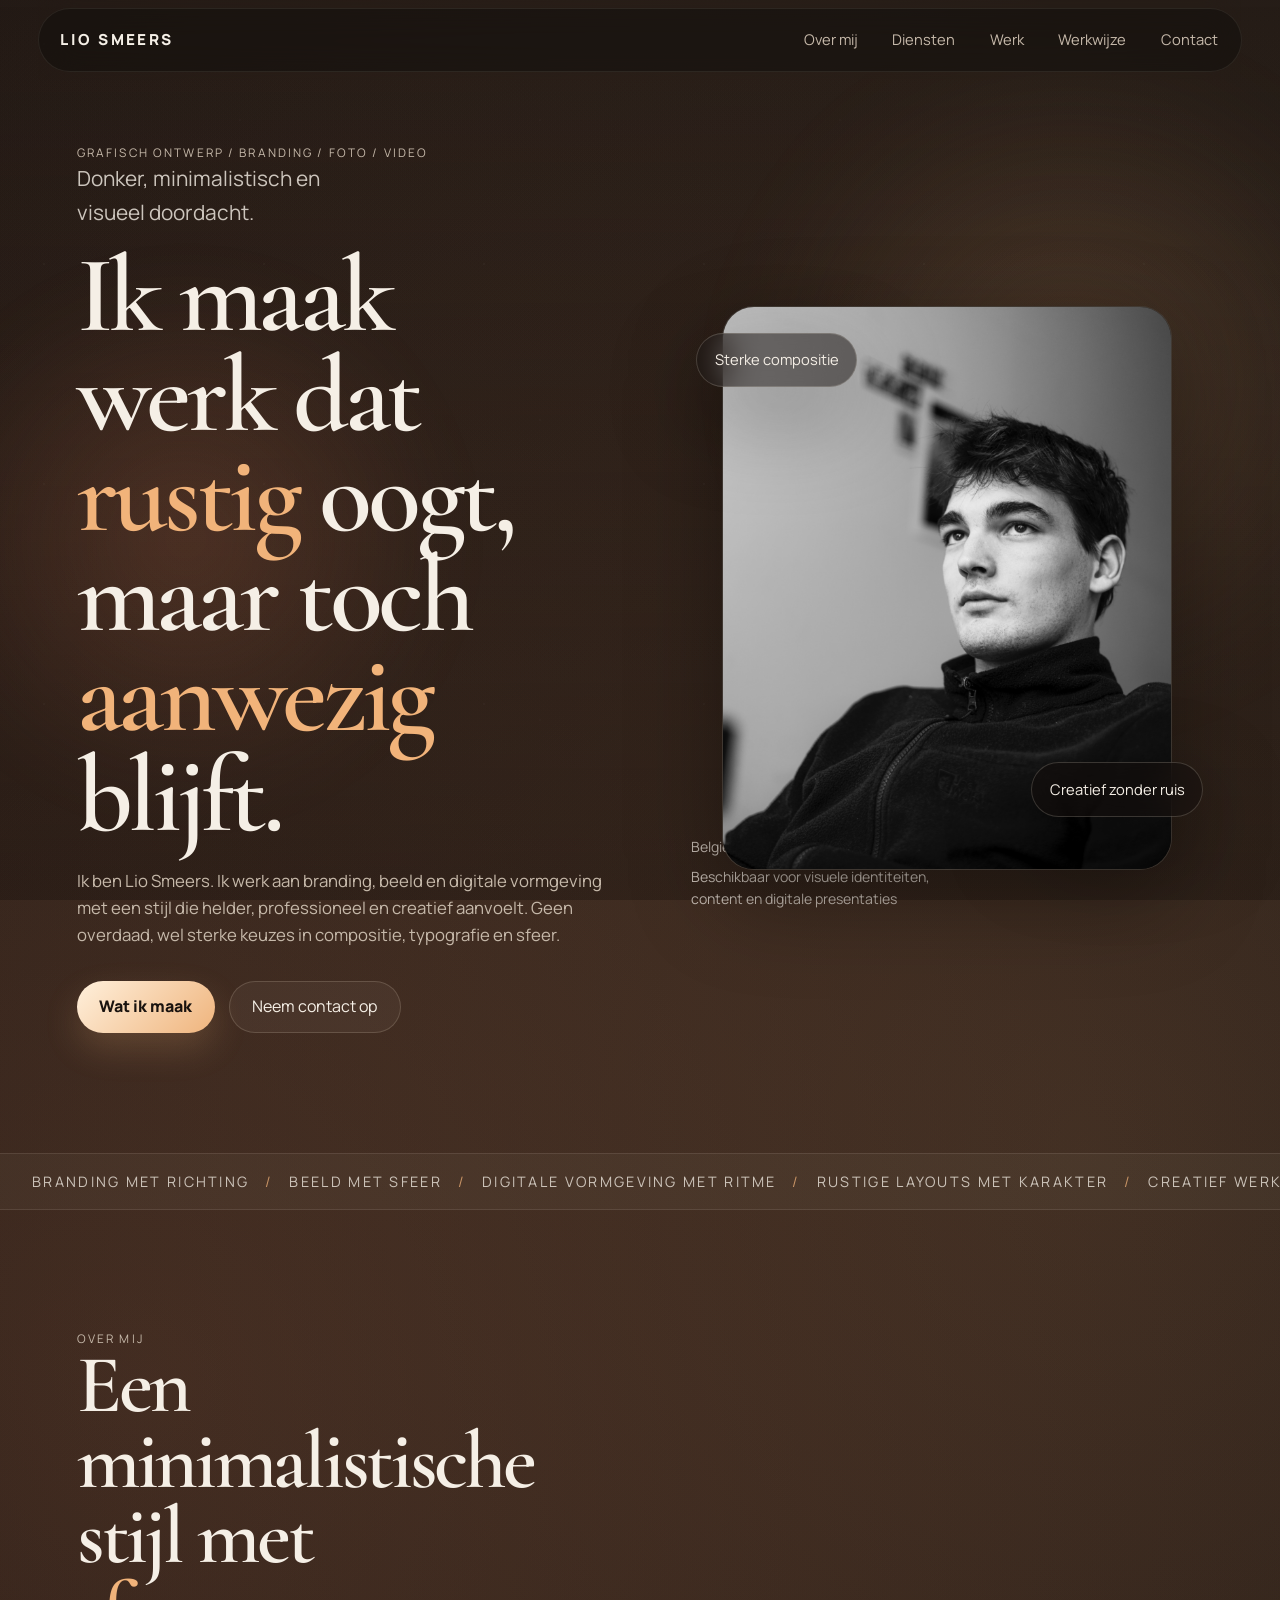
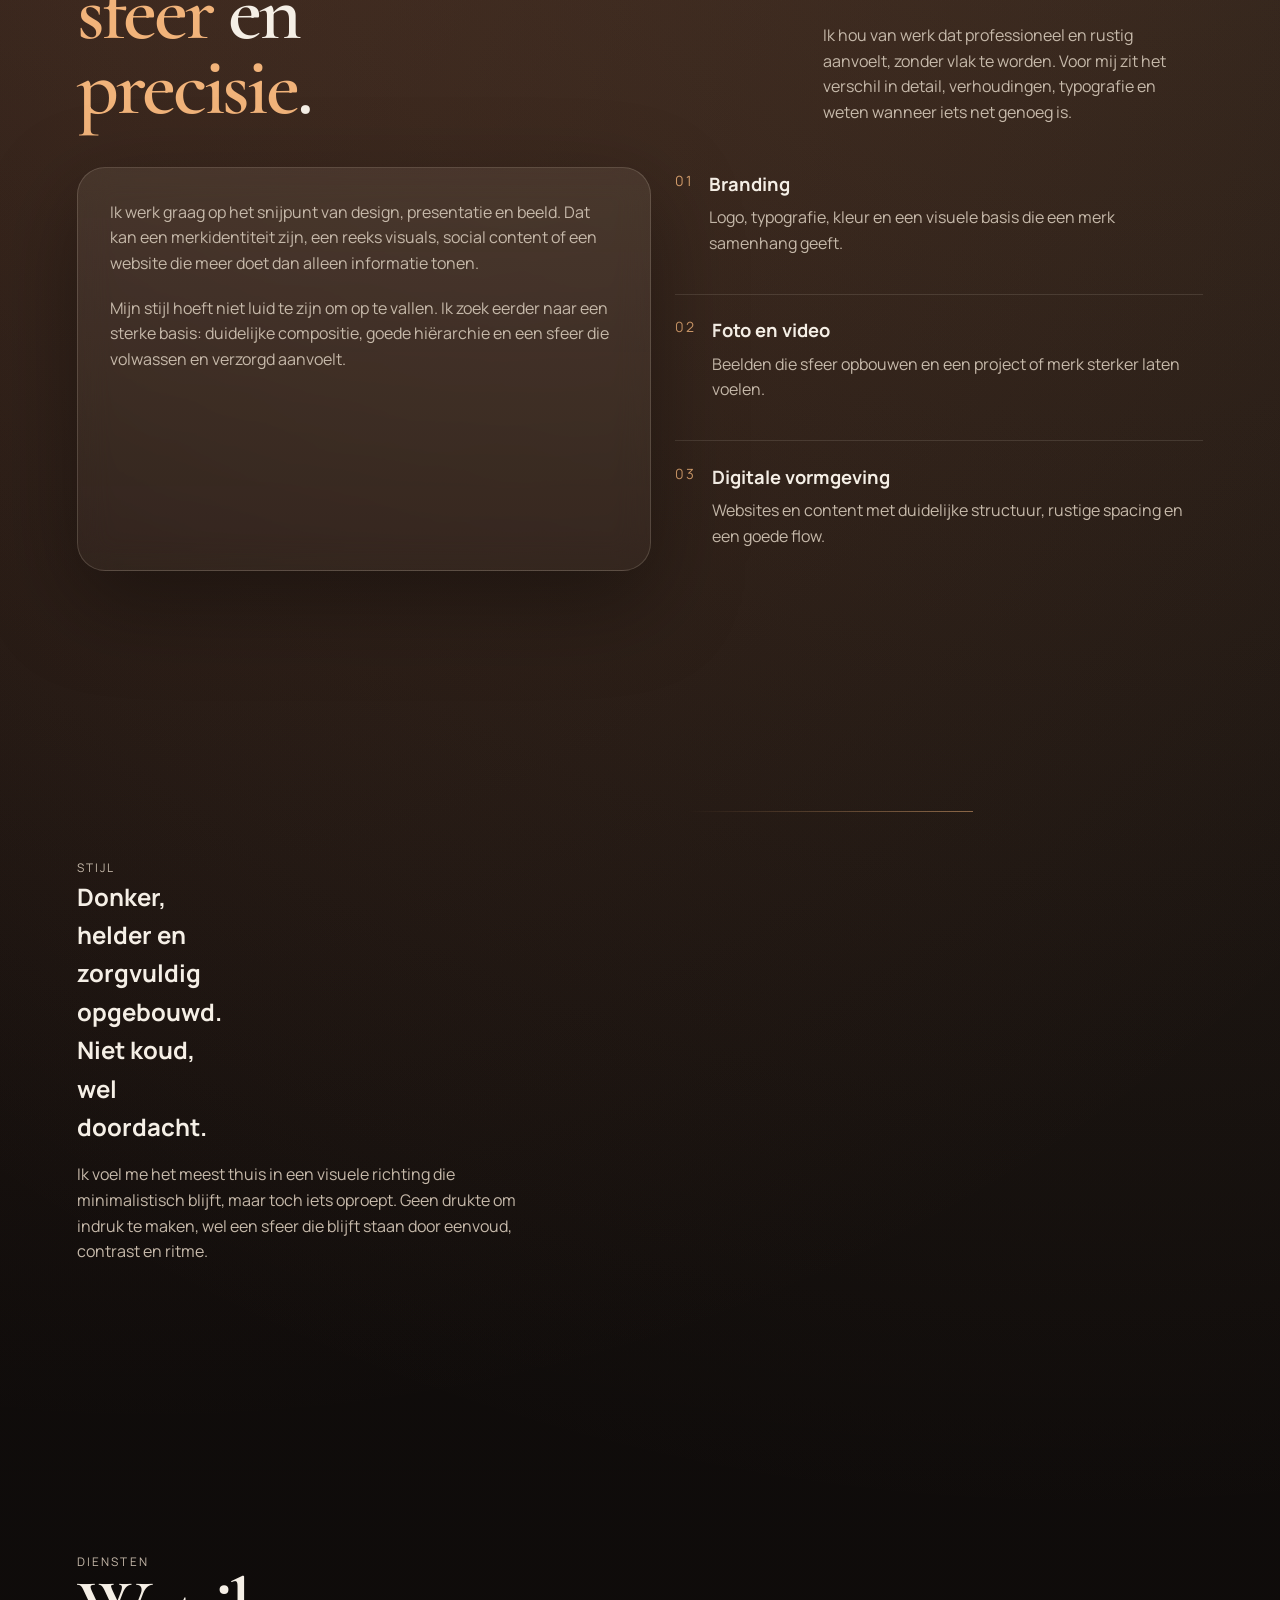
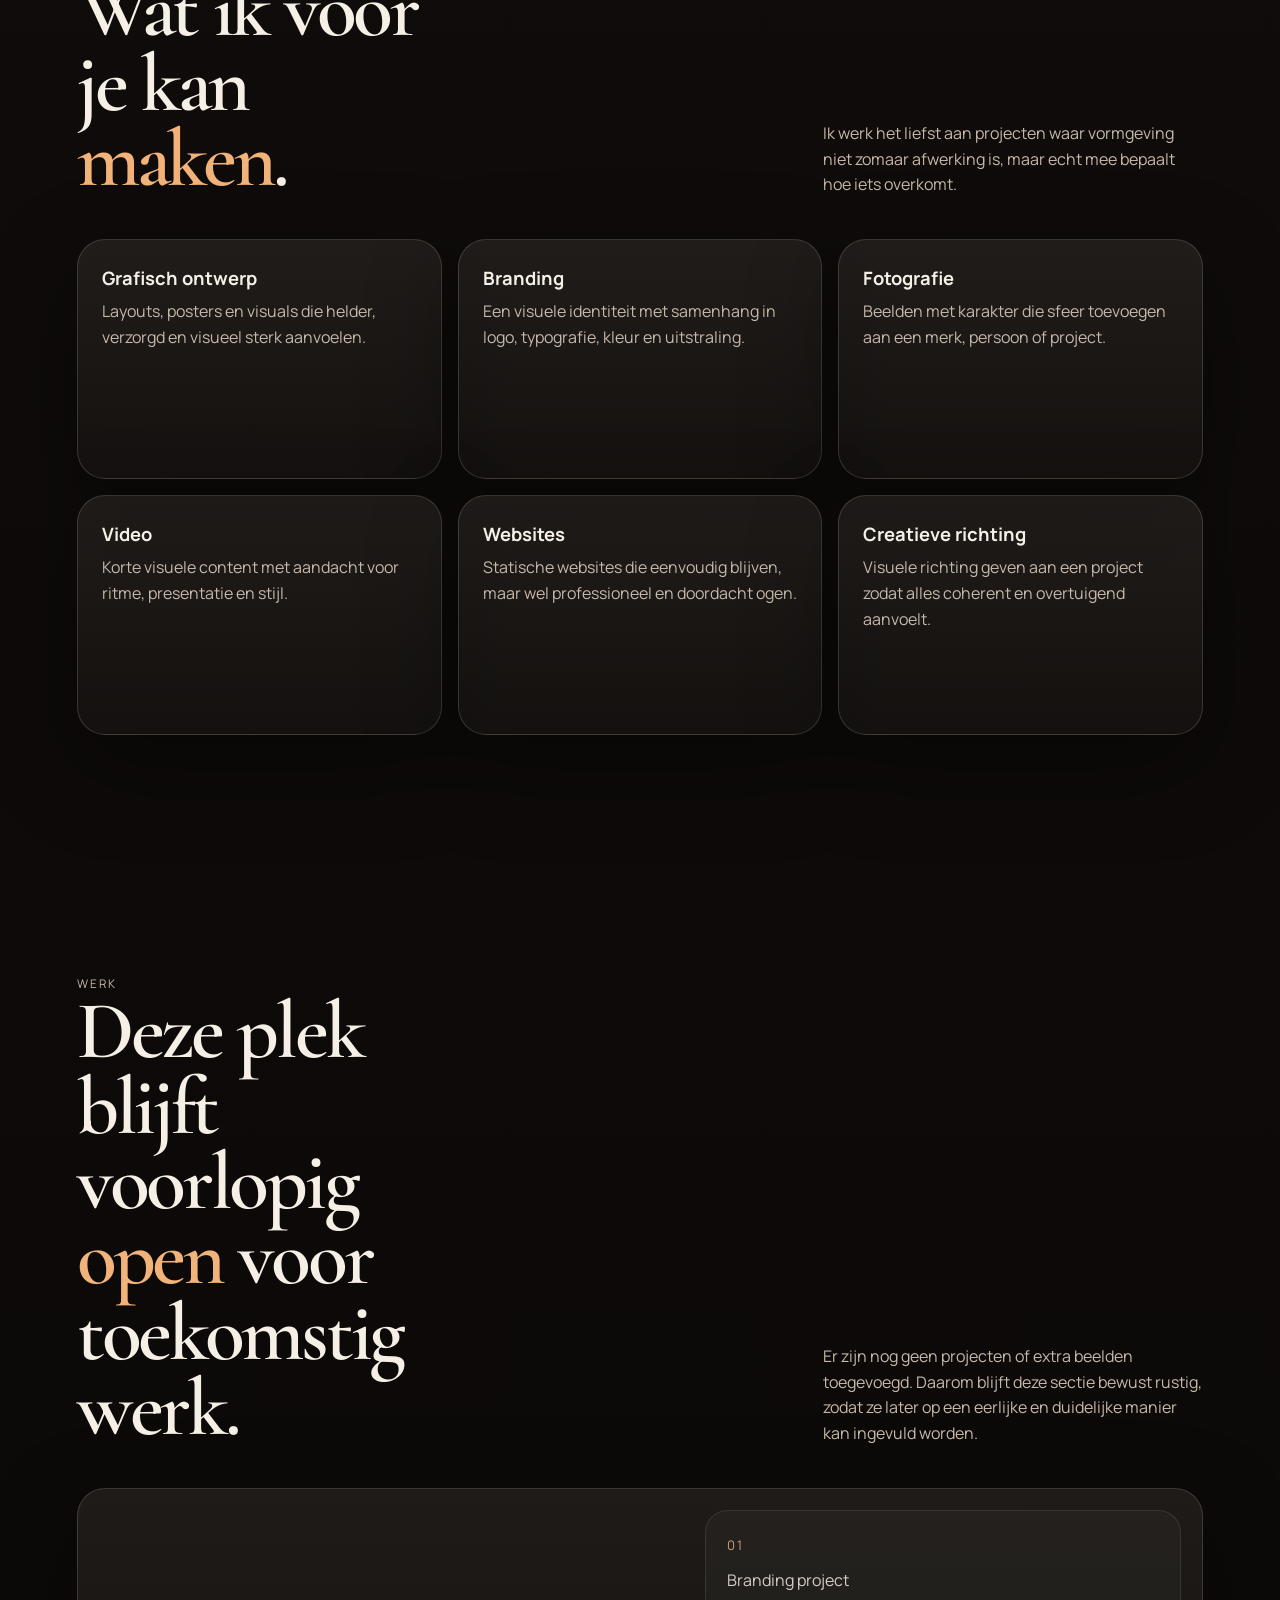
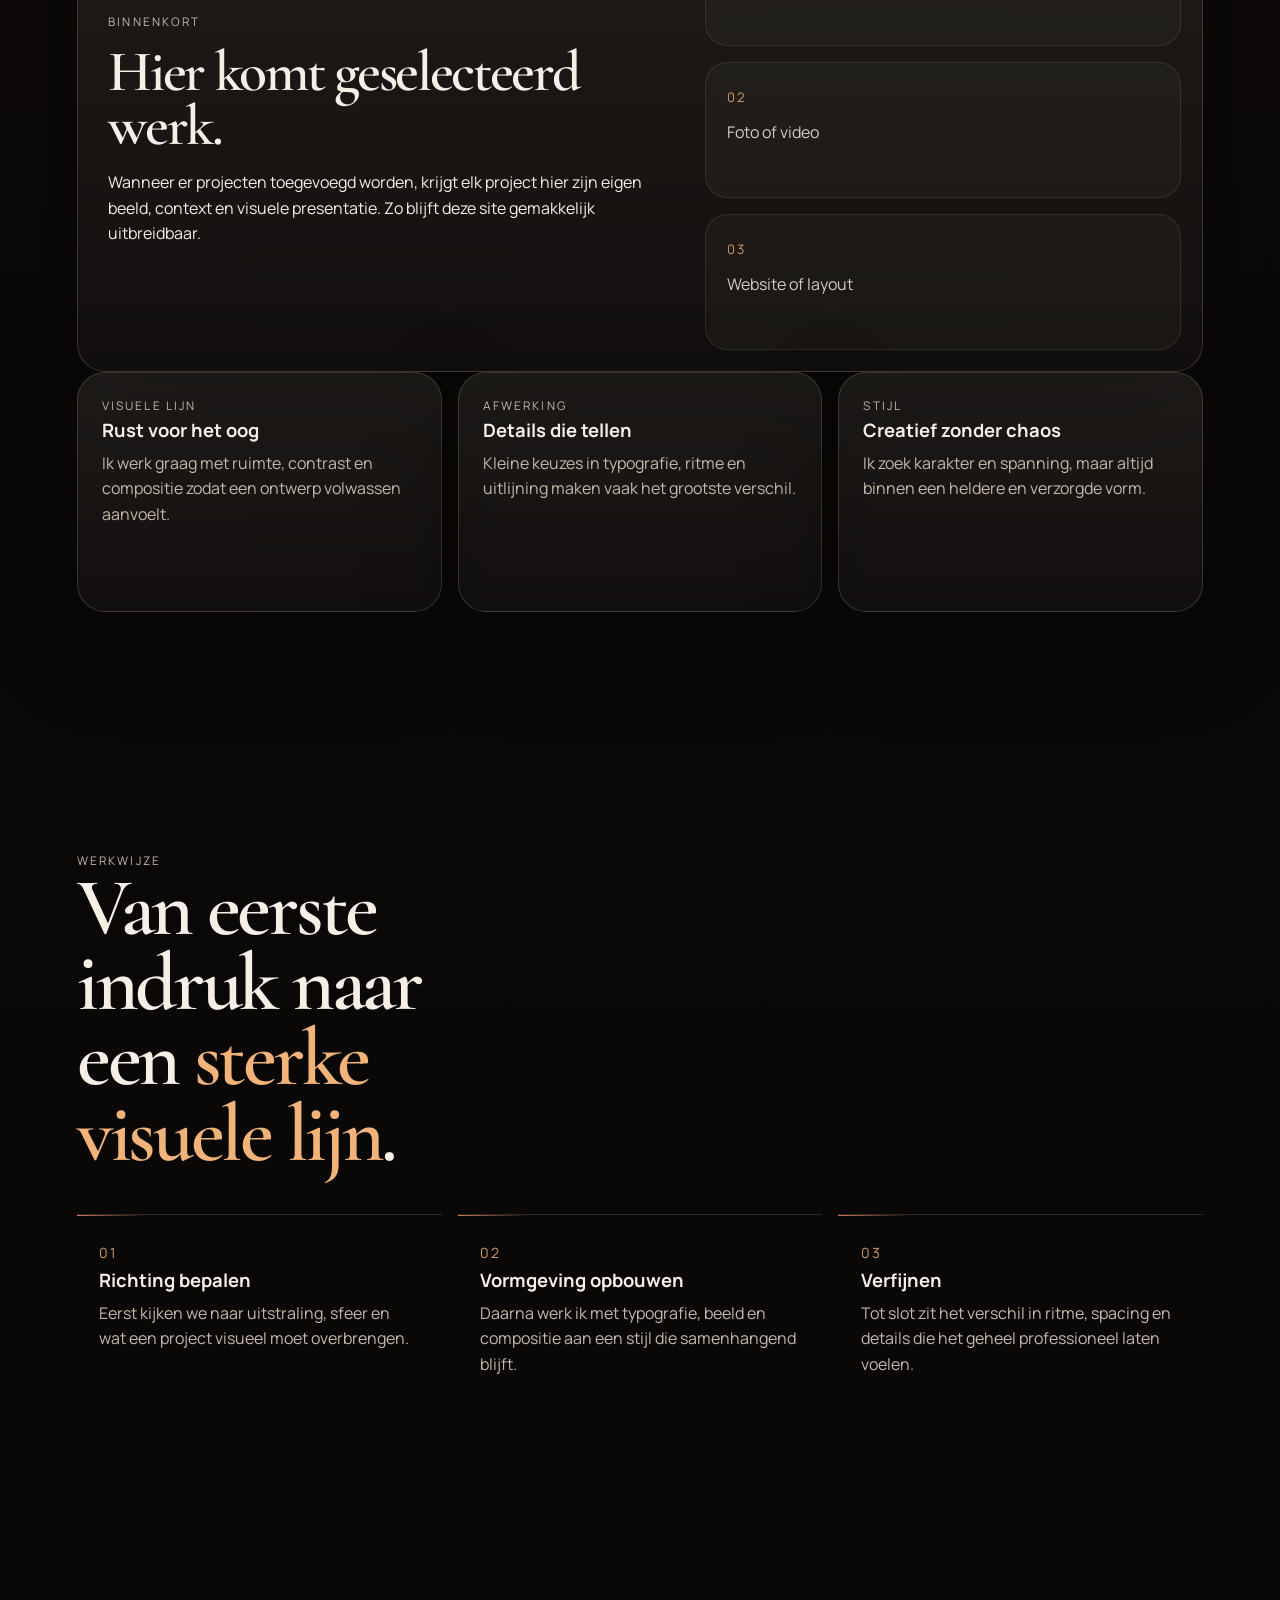
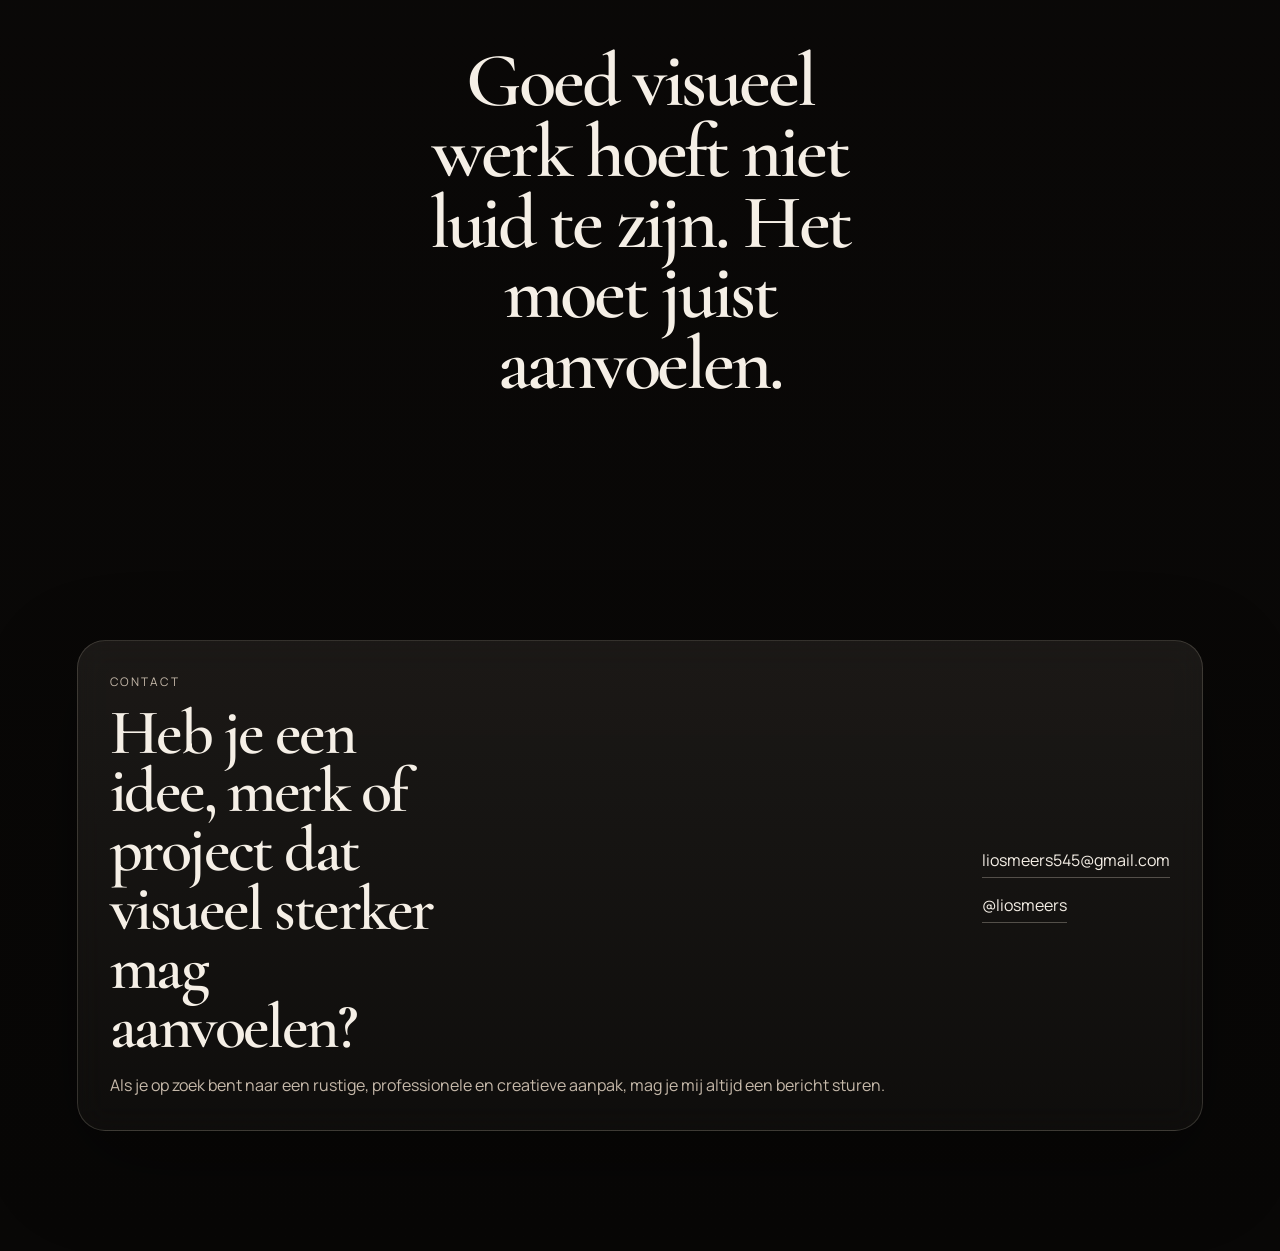
==== commit b3b0809b: "fix codex v2" ====
--- a/index.html
+++ b/index.html
@@ -19,9 +19,10 @@
   <header class="site-header">
     <a href="#top" class="logo">Lio Smeers</a>
     <nav>
-      <a href="#about">About</a>
-      <a href="#work">Work</a>
-      <a href="#services">Services</a>
+      <a href="#about">Over mij</a>
+      <a href="#services">Diensten</a>
+      <a href="#work">Werk</a>
+      <a href="#process">Werkwijze</a>
       <a href="#contact">Contact</a>
     </nav>
   </header>
@@ -29,16 +30,17 @@
   <main id="top">
     <section class="hero section reveal">
       <div class="hero-copy">
-        <p class="eyebrow">Graphic design / branding / foto / video</p>
-        <p class="hero-kicker">Visual worlds with pulse, tension and atmosphere.</p>
-        <h1>I make brands and visuals feel <span>alive</span>, not assembled.</h1>
+        <p class="eyebrow">Grafisch ontwerp / branding / foto / video</p>
+        <p class="hero-kicker">Donker, minimalistisch en visueel doordacht.</p>
+        <h1>Ik maak werk dat <span>rustig</span> oogt, maar toch <span>aanwezig</span> blijft.</h1>
         <p class="hero-text">
-          Ik ben Lio Smeers. Ik bouw identiteiten, beelden en digitale presentaties die niet aanvoelen
-          als een template, maar als een duidelijke wereld met karakter, ritme en richting.
+          Ik ben Lio Smeers. Ik werk aan branding, beeld en digitale vormgeving met een stijl die
+          helder, professioneel en creatief aanvoelt. Geen overdaad, wel sterke keuzes in compositie,
+          typografie en sfeer.
         </p>
         <div class="hero-actions">
-          <a href="#work" class="button primary">Bekijk mijn werk</a>
-          <a href="#contact" class="button secondary">Start een project</a>
+          <a href="#services" class="button primary">Wat ik maak</a>
+          <a href="#contact" class="button secondary">Neem contact op</a>
         </div>
       </div>
 
@@ -48,27 +50,27 @@
         <div class="hero-card image-frame tilt-card" data-tilt>
           <img src="images/lio-portrait.png" alt="Portret van Lio Smeers">
         </div>
-        <div class="floating-note note-one">Art direction with feeling</div>
-        <div class="floating-note note-two">Less polished-template, more presence</div>
+        <div class="floating-note note-one">Sterke compositie</div>
+        <div class="floating-note note-two">Creatief zonder ruis</div>
         <div class="hero-caption">
-          <span>Based in Belgium</span>
-          <span>Available for visual identities, content and digital experiences</span>
-        </div>
-      </div>
-    </section>
-
-    <section class="marquee-band reveal" aria-label="Creative focus">
+          <span>België</span>
+          <span>Beschikbaar voor visuele identiteiten, content en digitale presentaties</span>
+        </div>
+      </div>
+    </section>
+
+    <section class="marquee-band reveal" aria-label="Creatieve focus">
       <div class="marquee-track">
-        <span>Brand identities with tension</span>
-        <span>Editorial rhythm</span>
-        <span>Photography with atmosphere</span>
-        <span>Digital experiences with mood</span>
-        <span>Campaign visuals that stay with you</span>
-        <span>Brand identities with tension</span>
-        <span>Editorial rhythm</span>
-        <span>Photography with atmosphere</span>
-        <span>Digital experiences with mood</span>
-        <span>Campaign visuals that stay with you</span>
+        <span>Branding met richting</span>
+        <span>Beeld met sfeer</span>
+        <span>Digitale vormgeving met ritme</span>
+        <span>Rustige layouts met karakter</span>
+        <span>Creatief werk dat helder blijft</span>
+        <span>Branding met richting</span>
+        <span>Beeld met sfeer</span>
+        <span>Digitale vormgeving met ritme</span>
+        <span>Rustige layouts met karakter</span>
+        <span>Creatief werk dat helder blijft</span>
       </div>
     </section>
 
@@ -76,23 +78,23 @@
       <div class="section-heading split-heading">
         <div>
           <p class="eyebrow">Over mij</p>
-          <h2>Geen brave vormgeving. <span>Wel een eigen sfeer.</span></h2>
+          <h2>Een minimalistische stijl met <span>sfeer</span> en <span>precisie</span>.</h2>
         </div>
         <p class="section-intro">
-          Mijn stijl zit tussen editorial design, beeldcultuur en merkgevoel in. Ik hou van werk dat rustig
-          aanvoelt, maar toch spanning heeft. Geen overvolle layouts. Geen goedkope “coolness”. Wel keuzes die kloppen.
+          Ik hou van werk dat professioneel en rustig aanvoelt, zonder vlak te worden.
+          Voor mij zit het verschil in detail, verhoudingen, typografie en weten wanneer iets net genoeg is.
         </p>
       </div>
 
       <div class="about-layout">
         <article class="about-panel card glass">
           <p>
-            Ik werk graag op het snijpunt van design, storytelling en strategie. Dat kan branding zijn,
-            fotografie, video of een website die meer doet dan alleen informatie tonen.
-          </p>
-          <p>
-            Wat me interesseert, zijn projecten waar beeld en gevoel samen een sterk geheel vormen. De juiste
-            typografie, de juiste stilte, de juiste intensiteit: daar zit voor mij het verschil.
+            Ik werk graag op het snijpunt van design, presentatie en beeld. Dat kan een merkidentiteit zijn,
+            een reeks visuals, social content of een website die meer doet dan alleen informatie tonen.
+          </p>
+          <p>
+            Mijn stijl hoeft niet luid te zijn om op te vallen. Ik zoek eerder naar een sterke basis:
+            duidelijke compositie, goede hiërarchie en een sfeer die volwassen en verzorgd aanvoelt.
           </p>
         </article>
 
@@ -100,144 +102,166 @@
           <article class="stat-strip">
             <span class="stat-number">01</span>
             <div>
-              <h3>Brand systems</h3>
-              <p>Logo, typografie, kleur en een visuele taal die niet los zand blijft.</p>
+              <h3>Branding</h3>
+              <p>Logo, typografie, kleur en een visuele basis die een merk samenhang geeft.</p>
             </div>
           </article>
           <article class="stat-strip">
             <span class="stat-number">02</span>
             <div>
-              <h3>Image & motion</h3>
-              <p>Fotografie en video die sfeer niet uitleggen, maar meteen laten voelen.</p>
+              <h3>Foto en video</h3>
+              <p>Beelden die sfeer opbouwen en een project of merk sterker laten voelen.</p>
             </div>
           </article>
           <article class="stat-strip">
             <span class="stat-number">03</span>
             <div>
-              <h3>Digital presence</h3>
-              <p>Sites en content met compositie, hiërarchie en een duidelijk ritme in de scroll.</p>
+              <h3>Digitale vormgeving</h3>
+              <p>Websites en content met duidelijke structuur, rustige spacing en een goede flow.</p>
             </div>
           </article>
         </div>
       </div>
     </section>
 
+    <section class="immersive-panel section reveal">
+      <div class="immersive-copy">
+        <p class="eyebrow">Stijl</p>
+        <h2>Donker, helder en zorgvuldig opgebouwd. <span>Niet koud, wel doordacht.</span></h2>
+        <p>
+          Ik voel me het meest thuis in een visuele richting die minimalistisch blijft, maar toch iets oproept.
+          Geen drukte om indruk te maken, wel een sfeer die blijft staan door eenvoud, contrast en ritme.
+        </p>
+      </div>
+    </section>
+
+    <section id="services" class="services section reveal">
+      <div class="section-heading split-heading">
+        <div>
+          <p class="eyebrow">Diensten</p>
+          <h2>Wat ik voor je kan <span>maken</span>.</h2>
+        </div>
+        <p class="section-intro">
+          Ik werk het liefst aan projecten waar vormgeving niet zomaar afwerking is,
+          maar echt mee bepaalt hoe iets overkomt.
+        </p>
+      </div>
+
+      <div class="services-grid">
+        <article class="service card">
+          <h3>Grafisch ontwerp</h3>
+          <p>Layouts, posters en visuals die helder, verzorgd en visueel sterk aanvoelen.</p>
+        </article>
+        <article class="service card">
+          <h3>Branding</h3>
+          <p>Een visuele identiteit met samenhang in logo, typografie, kleur en uitstraling.</p>
+        </article>
+        <article class="service card">
+          <h3>Fotografie</h3>
+          <p>Beelden met karakter die sfeer toevoegen aan een merk, persoon of project.</p>
+        </article>
+        <article class="service card">
+          <h3>Video</h3>
+          <p>Korte visuele content met aandacht voor ritme, presentatie en stijl.</p>
+        </article>
+        <article class="service card">
+          <h3>Websites</h3>
+          <p>Statische websites die eenvoudig blijven, maar wel professioneel en doordacht ogen.</p>
+        </article>
+        <article class="service card">
+          <h3>Creatieve richting</h3>
+          <p>Visuele richting geven aan een project zodat alles coherent en overtuigend aanvoelt.</p>
+        </article>
+      </div>
+    </section>
+
     <section id="work" class="work section reveal">
       <div class="section-heading split-heading">
         <div>
-          <p class="eyebrow">Selected work</p>
-          <h2>Werk dat niet alleen <span>zichtbaar</span> is, maar ook <span>blijft hangen</span>.</h2>
+          <p class="eyebrow">Werk</p>
+          <h2>Deze plek blijft voorlopig <span>open</span> voor toekomstig werk.</h2>
         </div>
         <p class="section-intro">
-          Ik wil dat een project een herkenbare temperatuur krijgt. Hieronder zie je hoe ik meestal denk:
-          eerst wereld, dan detail. Eerst gevoel, dan afwerking.
-        </p>
-      </div>
-
-      <div class="project-story card">
-        <div class="project-visual image-frame">
-          <img src="images/lio-portrait.png" alt="Featured visual van Lio Smeers">
-        </div>
-        <div class="project-story-copy">
-          <p class="project-tag">Featured direction</p>
-          <h3>Cinematic portfolio language</h3>
-          <p>
-            Een portfolio hoeft niet aan te voelen als een verzameling blokken. De sterkste digitale ervaringen
-            hebben ritme, contrast en ademruimte. Ze laten je kijken in plaats van alleen scannen.
-          </p>
-          <ul class="project-points">
-            <li>Grote typografie met echte hiërarchie</li>
-            <li>Beelden die de sfeer dragen, niet enkel opvullen</li>
-            <li>Scrollflow die rustig maar intentioneel aanvoelt</li>
-          </ul>
+          Er zijn nog geen projecten of extra beelden toegevoegd. Daarom blijft deze sectie bewust rustig,
+          zodat ze later op een eerlijke en duidelijke manier kan ingevuld worden.
+        </p>
+      </div>
+
+      <div class="work-placeholder card">
+        <div class="placeholder-copy">
+          <p class="project-tag">Binnenkort</p>
+          <h3>Hier komt geselecteerd werk.</h3>
+          <p>
+            Wanneer er projecten toegevoegd worden, krijgt elk project hier zijn eigen beeld,
+            context en visuele presentatie. Zo blijft deze site gemakkelijk uitbreidbaar.
+          </p>
+        </div>
+
+        <div class="placeholder-grid" aria-label="Plaatsaanduiding voor toekomstig werk">
+          <article class="placeholder-tile">
+            <span>01</span>
+            <p>Branding project</p>
+          </article>
+          <article class="placeholder-tile">
+            <span>02</span>
+            <p>Foto of video</p>
+          </article>
+          <article class="placeholder-tile">
+            <span>03</span>
+            <p>Website of layout</p>
+          </article>
         </div>
       </div>
 
       <div class="project-grid">
         <article class="mini-project card reveal">
-          <p class="project-tag">Branding</p>
-          <h3>Identity systems</h3>
-          <p>Van logo tot volledige merktaal voor projecten die een eigen plaats willen innemen.</p>
+          <p class="project-tag">Visuele lijn</p>
+          <h3>Rust voor het oog</h3>
+          <p>Ik werk graag met ruimte, contrast en compositie zodat een ontwerp volwassen aanvoelt.</p>
         </article>
         <article class="mini-project card reveal">
-          <p class="project-tag">Content</p>
-          <h3>Photo & motion</h3>
-          <p>Still en moving image met meer tactiliteit, schaduw en aanwezigheid.</p>
+          <p class="project-tag">Afwerking</p>
+          <h3>Details die tellen</h3>
+          <p>Kleine keuzes in typografie, ritme en uitlijning maken vaak het grootste verschil.</p>
         </article>
         <article class="mini-project card reveal">
-          <p class="project-tag">Web</p>
-          <h3>Immersive digital</h3>
-          <p>Websites die aanvoelen als een zorgvuldig opgebouwde ruimte, niet als een template.</p>
-        </article>
-      </div>
-    </section>
-
-    <section class="process section reveal">
-      <div class="section-heading split-heading">
-        <div>
-          <p class="eyebrow">Approach</p>
-          <h2>Ik ontwerp via <span>gevoel</span>, maar nooit zonder <span>structuur</span>.</h2>
+          <p class="project-tag">Stijl</p>
+          <h3>Creatief zonder chaos</h3>
+          <p>Ik zoek karakter en spanning, maar altijd binnen een heldere en verzorgde vorm.</p>
+        </article>
+      </div>
+    </section>
+
+    <section id="process" class="process section reveal">
+      <div class="section-heading split-heading">
+        <div>
+          <p class="eyebrow">Werkwijze</p>
+          <h2>Van eerste indruk naar een <span>sterke visuele lijn</span>.</h2>
         </div>
       </div>
 
       <div class="process-rail">
         <article class="process-step">
           <span>01</span>
-          <h3>Atmosphere first</h3>
-          <p>We zoeken eerst de temperatuur van een project: scherp, zacht, stil, rebels, helder.</p>
+          <h3>Richting bepalen</h3>
+          <p>Eerst kijken we naar uitstraling, sfeer en wat een project visueel moet overbrengen.</p>
         </article>
         <article class="process-step">
           <span>02</span>
-          <h3>Build the language</h3>
-          <p>Typografie, beeld, kleur en compositie krijgen een herkenbaar systeem dat alles draagt.</p>
+          <h3>Vormgeving opbouwen</h3>
+          <p>Daarna werk ik met typografie, beeld en compositie aan een stijl die samenhangend blijft.</p>
         </article>
         <article class="process-step">
           <span>03</span>
-          <h3>Shape the experience</h3>
-          <p>Pas daarna komt de presentatie: hoe iets beweegt, leest, landt en blijft hangen.</p>
-        </article>
-      </div>
-    </section>
-
-    <section id="services" class="services section reveal">
-      <div class="section-heading split-heading">
-        <div>
-          <p class="eyebrow">Diensten</p>
-          <h2>Wat ik voor je kan <span>vormgeven</span>.</h2>
-        </div>
-      </div>
-
-      <div class="services-grid">
-        <article class="service card">
-          <h3>Graphic design</h3>
-          <p>Posters, layouts en campagnebeelden met meer karakter dan standaard contentblokken.</p>
-        </article>
-        <article class="service card">
-          <h3>Branding</h3>
-          <p>Identiteiten die zowel helder als voelbaar zijn: visueel sterk, maar niet steriel.</p>
-        </article>
-        <article class="service card">
-          <h3>Fotografie</h3>
-          <p>Portretten en sfeerbeelden die een merk of persoon tastbaar maken.</p>
-        </article>
-        <article class="service card">
-          <h3>Video</h3>
-          <p>Korte visuele verhalen voor social, conceptpresentaties en merkcommunicatie.</p>
-        </article>
-        <article class="service card">
-          <h3>Websites</h3>
-          <p>Compacte maar doordachte sites met compositie, diepte en een betere eerste indruk.</p>
-        </article>
-        <article class="service card">
-          <h3>Creative direction</h3>
-          <p>Visuele richting voor projecten die coherentie nodig hebben van idee tot uitvoering.</p>
+          <h3>Verfijnen</h3>
+          <p>Tot slot zit het verschil in ritme, spacing en details die het geheel professioneel laten voelen.</p>
         </article>
       </div>
     </section>
 
     <section class="quote-section section reveal">
       <blockquote>
-        Strong visuals don't ask for attention. They create a mood you want to stay inside.
+        Goed visueel werk hoeft niet luid te zijn. Het moet juist aanvoelen.
       </blockquote>
     </section>
 
@@ -245,10 +269,10 @@
       <div class="contact-shell card glass">
         <div class="contact-copy">
           <p class="eyebrow">Contact</p>
-          <h2>Als je iets wil maken dat niet generiek aanvoelt, praten we best eens.</h2>
-          <p>
-            Branding, content, art direction of een site met meer presence? Stuur me een bericht en we bekijken
-            hoe jouw project visueel sterker en eigenzinniger kan aanvoelen.
+          <h2>Heb je een idee, merk of project dat visueel sterker mag aanvoelen?</h2>
+          <p>
+            Als je op zoek bent naar een rustige, professionele en creatieve aanpak,
+            mag je mij altijd een bericht sturen.
           </p>
         </div>
         <div class="contact-links">
--- a/style.css
+++ b/style.css
@@ -422,6 +422,36 @@
   gap: 1.5rem;
 }
 
+.immersive-panel {
+  position: relative;
+}
+
+.immersive-copy {
+  position: relative;
+  max-width: 56rem;
+  padding: 3rem 0;
+}
+
+.immersive-copy::before {
+  content: "";
+  position: absolute;
+  top: 0;
+  right: 0;
+  width: min(18rem, 48vw);
+  height: 1px;
+  background: linear-gradient(90deg, transparent, rgba(241, 179, 122, 0.5));
+}
+
+.immersive-copy h2 {
+  max-width: 10ch;
+}
+
+.immersive-copy p:last-child {
+  max-width: 44ch;
+  margin-top: 1rem;
+  color: var(--muted);
+}
+
 .card {
   border: 1px solid var(--border);
   border-radius: var(--radius);
@@ -476,7 +506,8 @@
   margin-bottom: 0.35rem;
 }
 
-.project-story {
+.project-story,
+.work-placeholder {
   display: grid;
   grid-template-columns: minmax(0, 1.1fr) minmax(280px, 0.9fr);
   gap: 1.5rem;
@@ -509,6 +540,49 @@
 .project-points li {
   padding-top: 0.75rem;
   border-top: 1px solid rgba(247, 235, 219, 0.12);
+}
+
+.placeholder-copy {
+  display: flex;
+  flex-direction: column;
+  justify-content: center;
+  min-height: 20rem;
+  padding: 0.6rem;
+}
+
+.placeholder-copy h3 {
+  font-family: "Cormorant Garamond", serif;
+  font-size: clamp(2.3rem, 4.5vw, 4rem);
+  line-height: 0.95;
+  letter-spacing: -0.04em;
+  font-weight: 600;
+  margin: 0.8rem 0 1rem;
+}
+
+.placeholder-grid {
+  display: grid;
+  gap: 1rem;
+}
+
+.placeholder-tile {
+  min-height: 8.5rem;
+  padding: 1.3rem;
+  border: 1px solid rgba(247, 235, 219, 0.1);
+  border-radius: 1.4rem;
+  background: rgba(247, 235, 219, 0.03);
+}
+
+.placeholder-tile span {
+  display: inline-block;
+  margin-bottom: 0.8rem;
+  color: rgba(241, 179, 122, 0.86);
+  font-size: 0.82rem;
+  letter-spacing: 0.14em;
+  text-transform: uppercase;
+}
+
+.placeholder-tile p {
+  color: rgba(245, 239, 230, 0.84);
 }
 
 .project-grid,
@@ -632,6 +706,7 @@
   .split-heading,
   .about-layout,
   .project-story,
+  .work-placeholder,
   .contact-shell,
   .project-grid,
   .services-grid,
@@ -661,6 +736,10 @@
     padding: 0.6rem;
   }
 
+  .placeholder-copy {
+    min-height: auto;
+  }
+
   .contact-links {
     justify-items: start;
   }
@@ -721,6 +800,7 @@
   }
 
   .project-story,
+  .work-placeholder,
   .contact-shell,
   .about-panel,
   .mini-project,
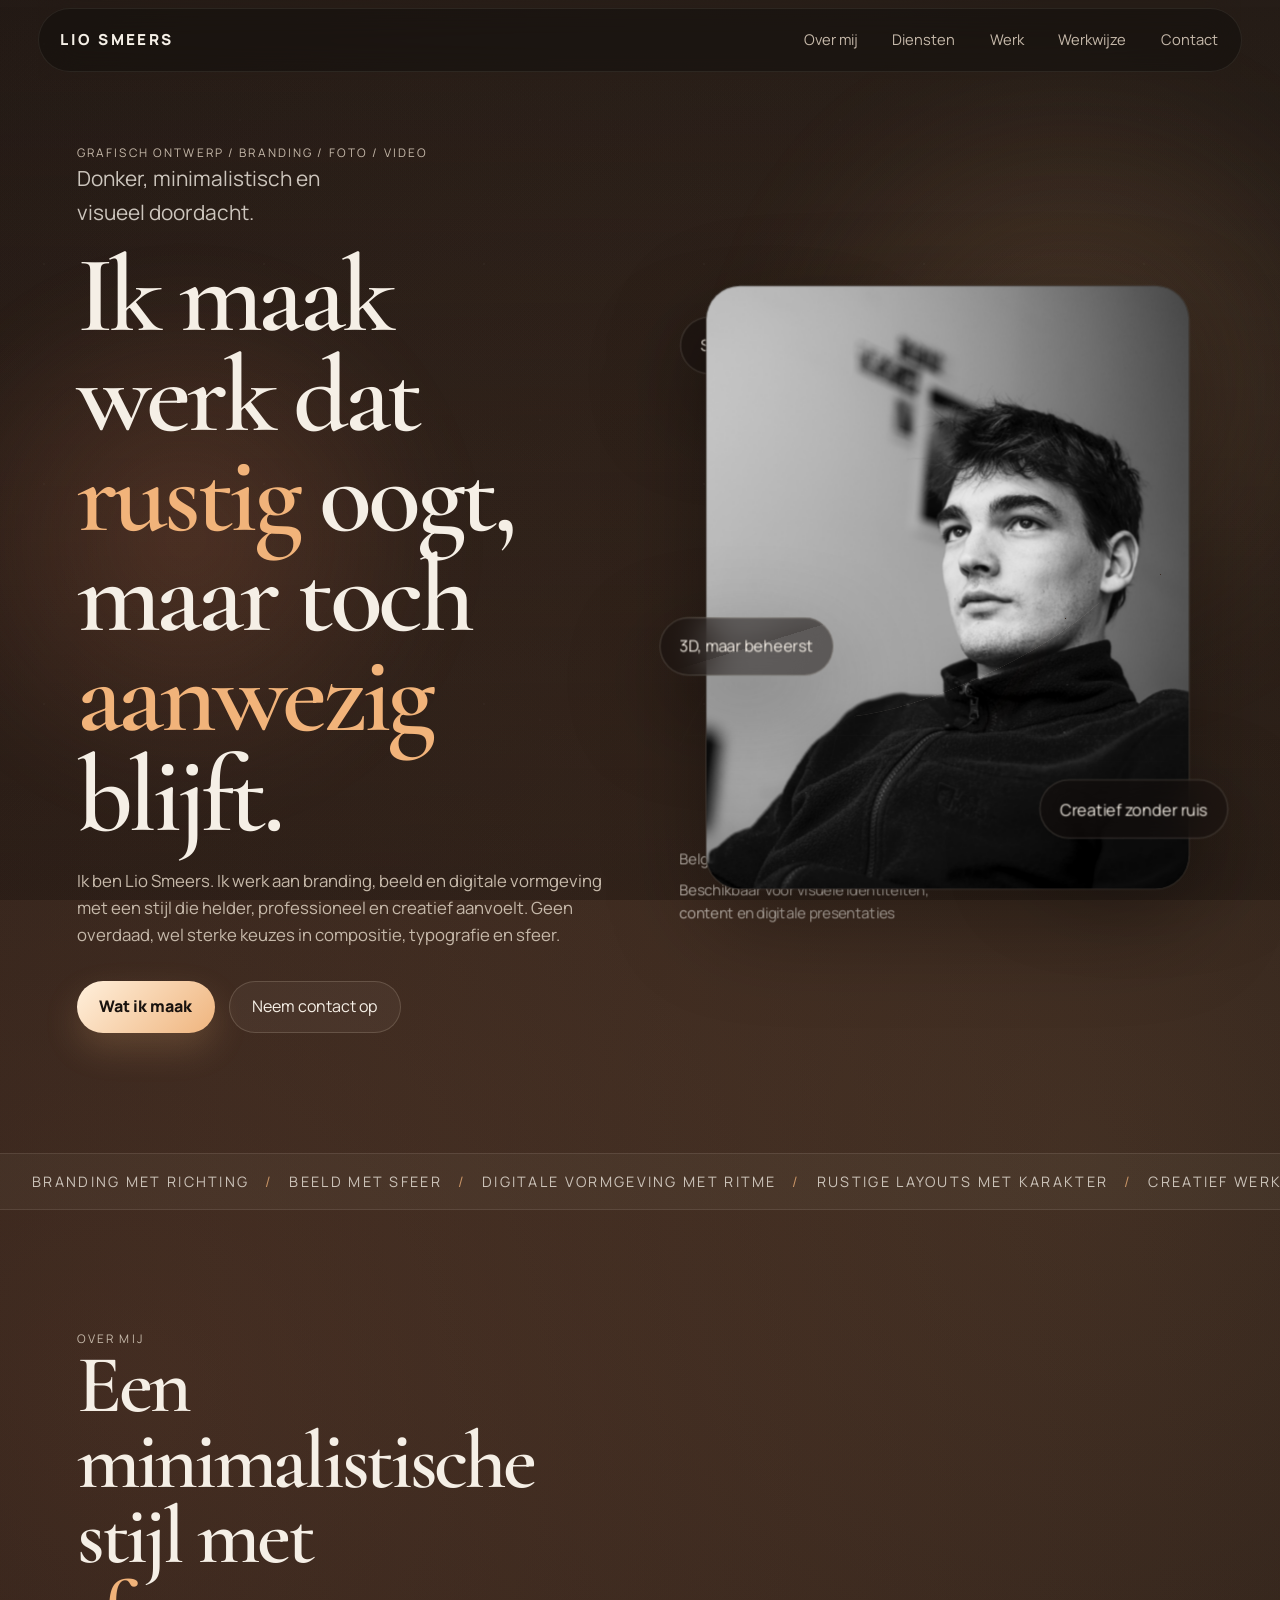
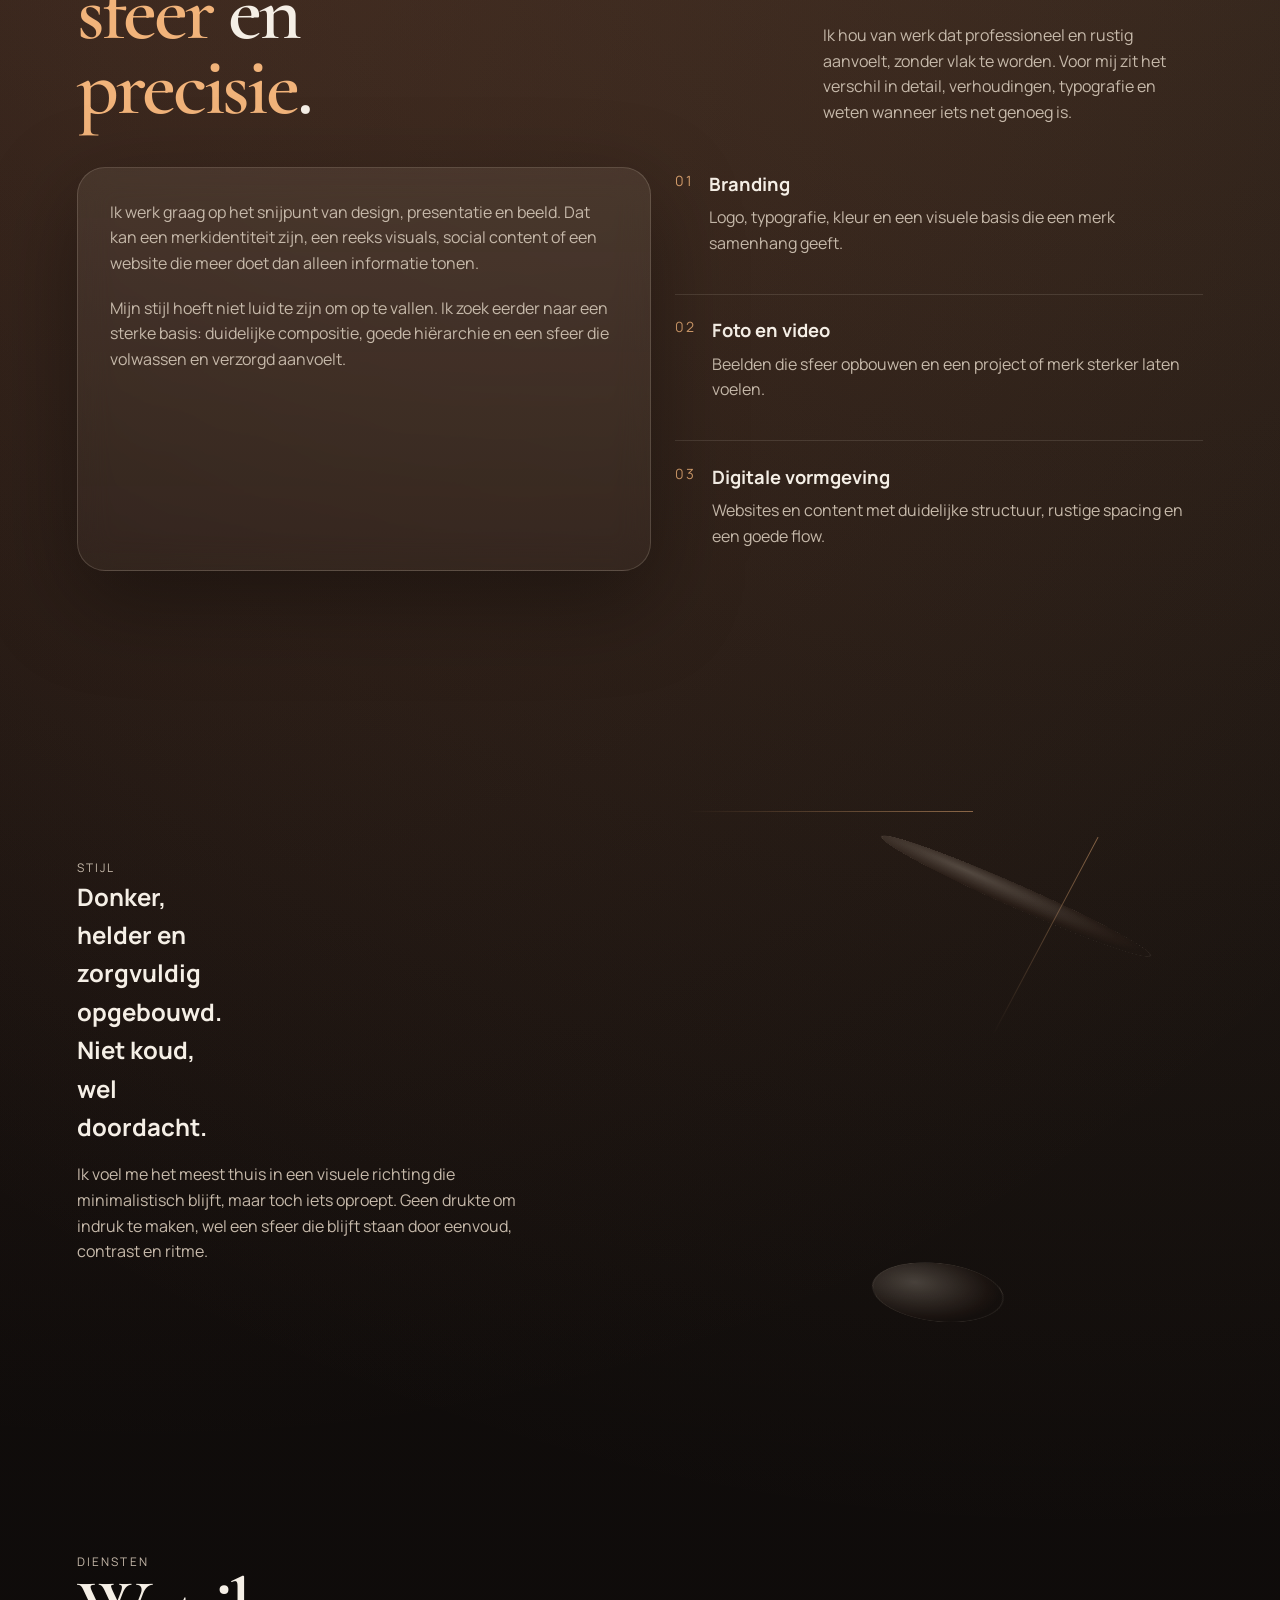
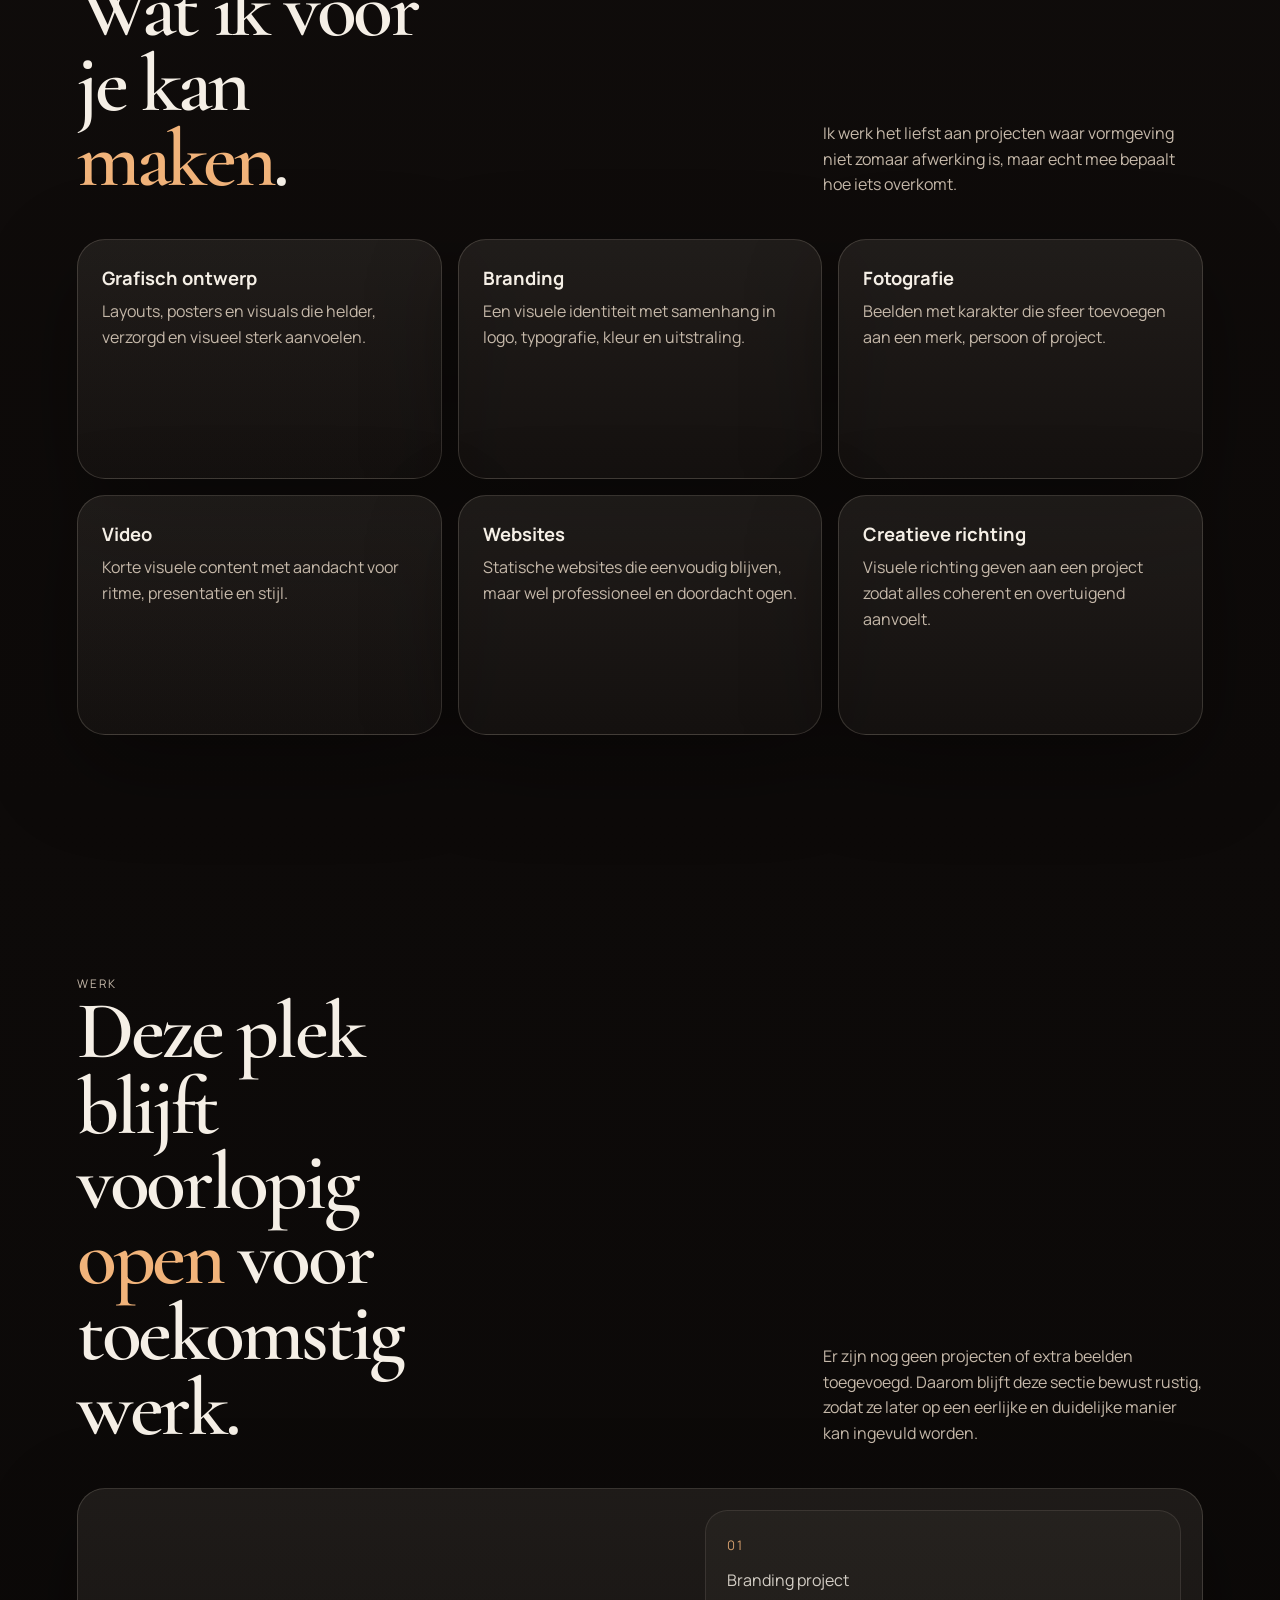
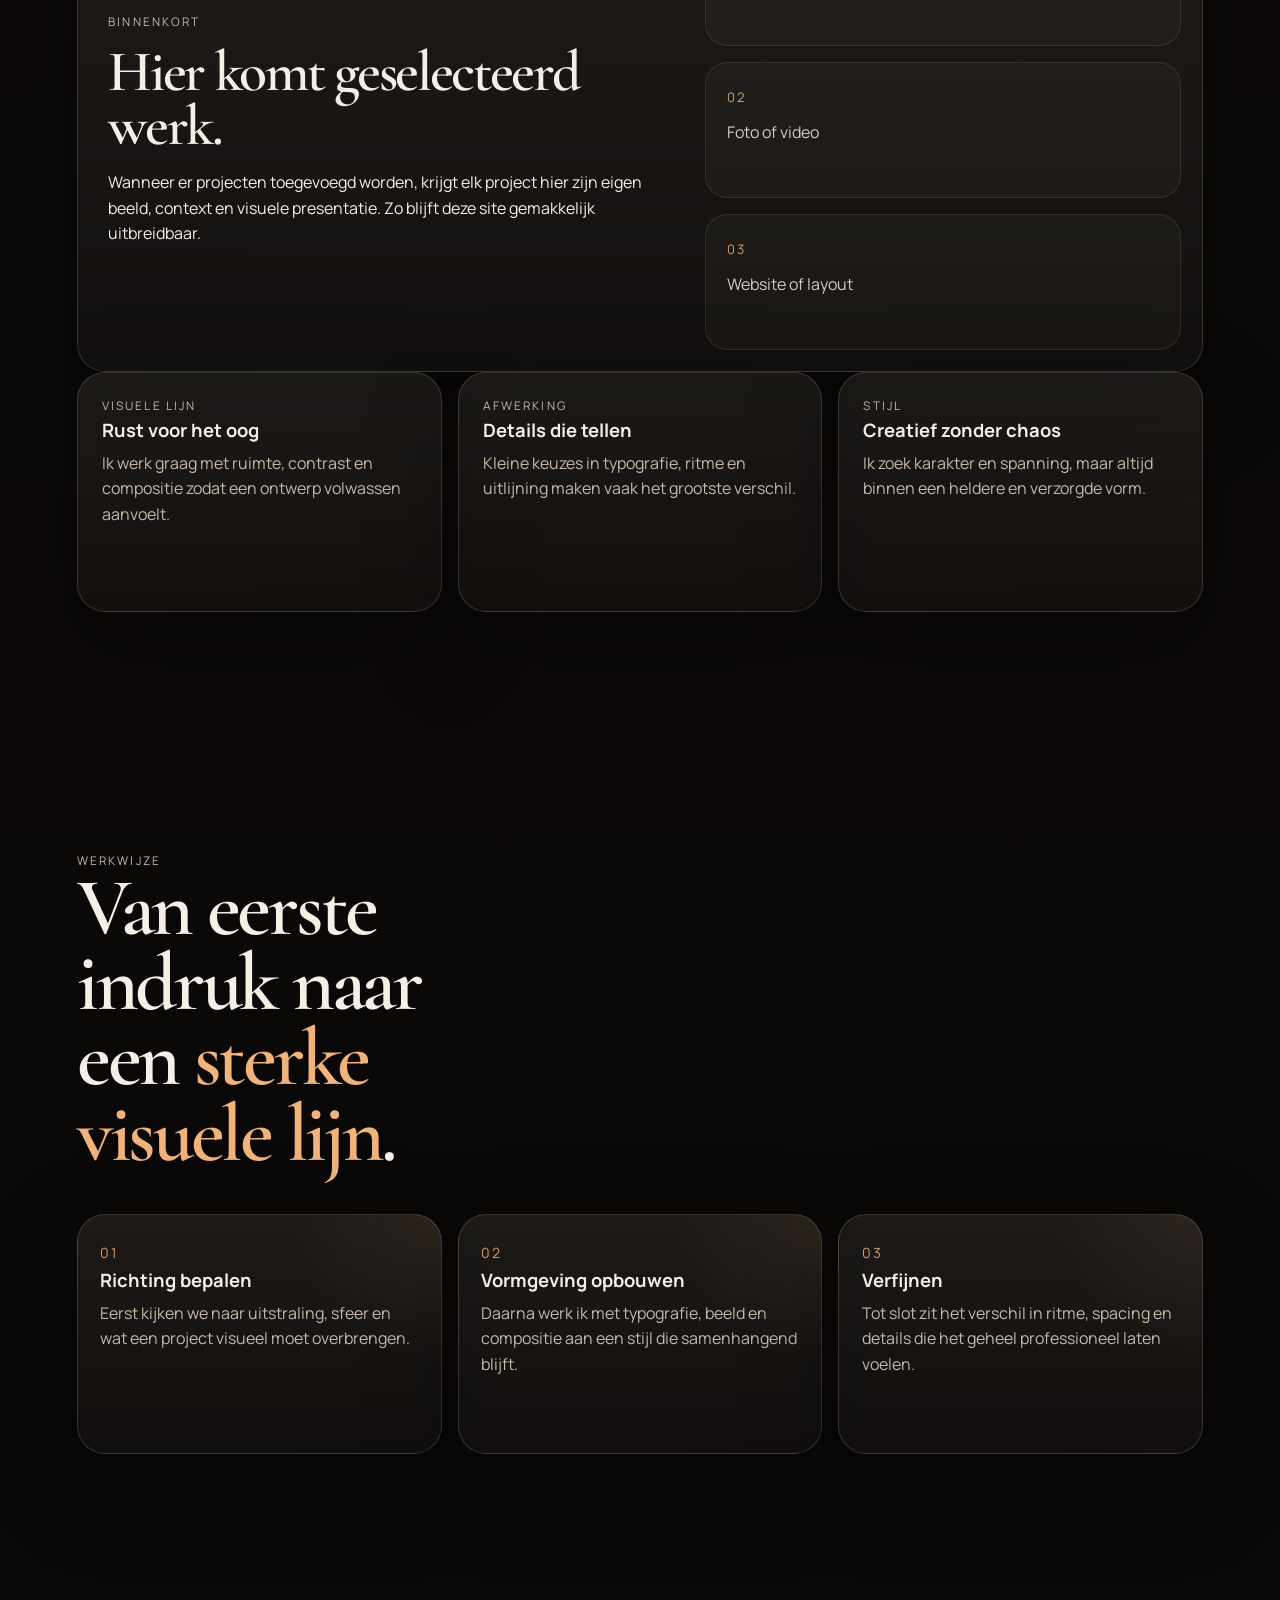
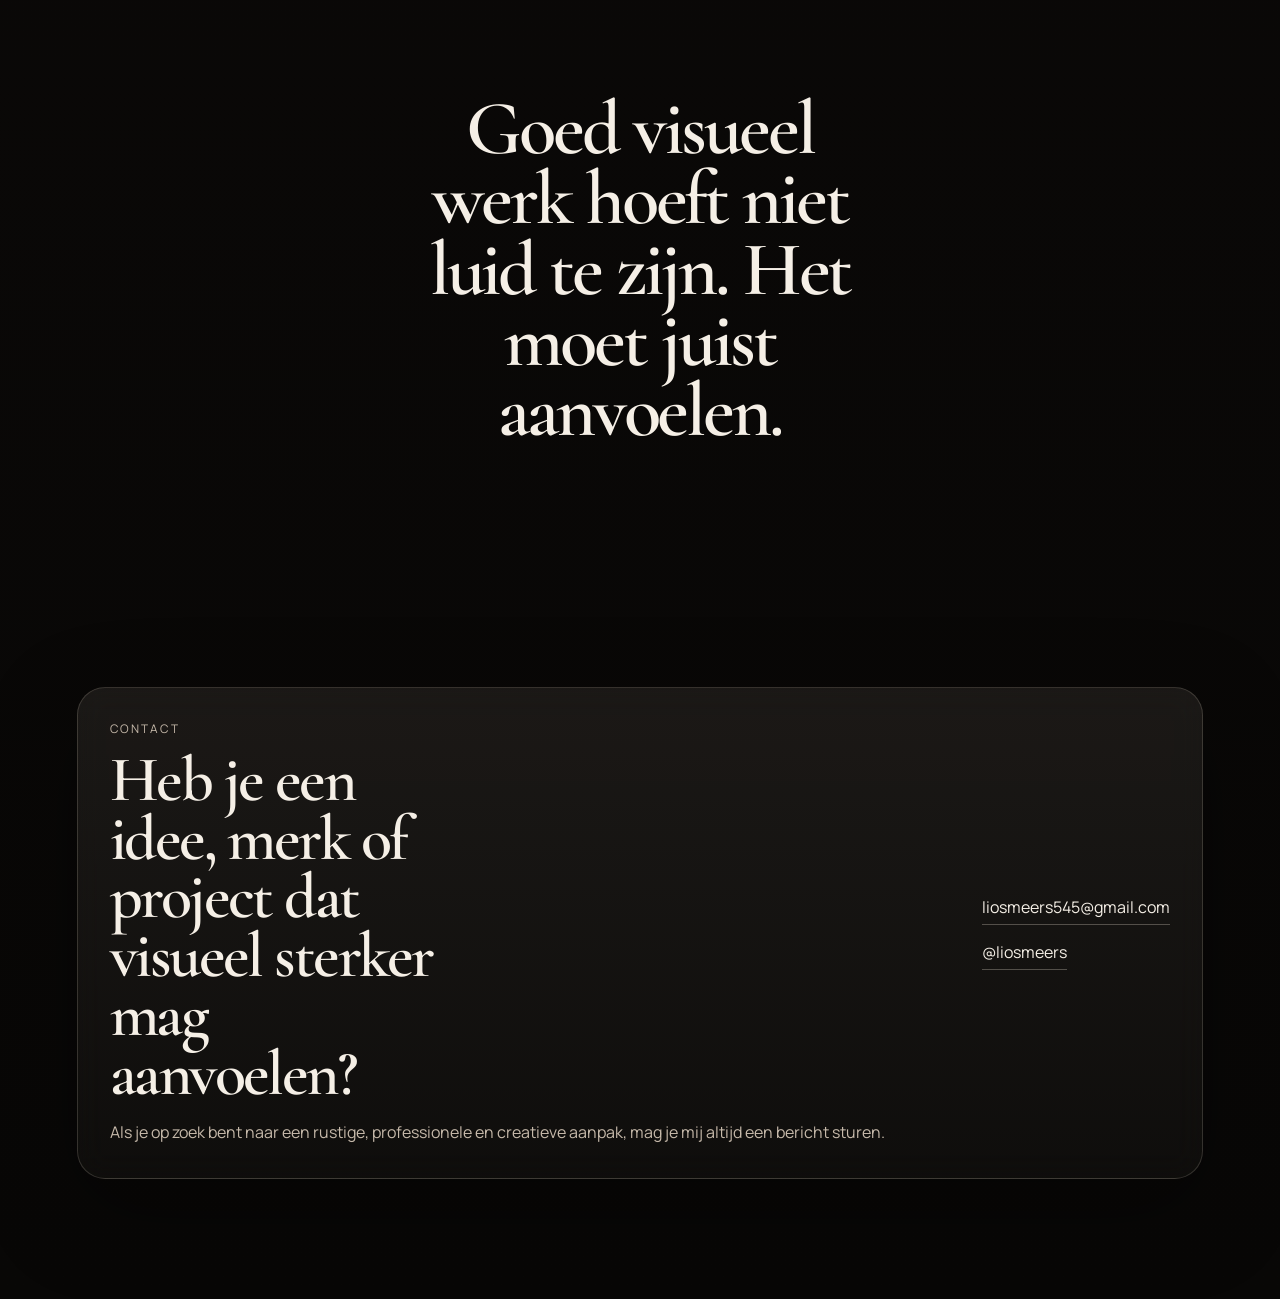
==== commit 6e81763c: "ifix" ====
--- a/index.html
+++ b/index.html
@@ -44,14 +44,24 @@
         </div>
       </div>
 
-      <div class="hero-stage">
+      <div class="hero-stage" data-stage>
+        <div class="hero-depth-grid"></div>
         <div class="hero-orbit orbit-one"></div>
         <div class="hero-orbit orbit-two"></div>
+        <div class="hero-sculpture" aria-hidden="true">
+          <div class="sculpture-ring ring-large"></div>
+          <div class="sculpture-ring ring-small"></div>
+          <div class="sculpture-core"></div>
+          <div class="sculpture-pillar pillar-one"></div>
+          <div class="sculpture-pillar pillar-two"></div>
+          <div class="sculpture-shadow"></div>
+        </div>
         <div class="hero-card image-frame tilt-card" data-tilt>
           <img src="images/lio-portrait.png" alt="Portret van Lio Smeers">
         </div>
-        <div class="floating-note note-one">Sterke compositie</div>
-        <div class="floating-note note-two">Creatief zonder ruis</div>
+        <div class="floating-note note-one" data-float="0.8">Sterke compositie</div>
+        <div class="floating-note note-two" data-float="1.2">Creatief zonder ruis</div>
+        <div class="floating-note note-three" data-float="1">3D, maar beheerst</div>
         <div class="hero-caption">
           <span>België</span>
           <span>Beschikbaar voor visuele identiteiten, content en digitale presentaties</span>
@@ -125,6 +135,11 @@
     </section>
 
     <section class="immersive-panel section reveal">
+      <div class="immersive-objects" aria-hidden="true">
+        <span class="immersive-disc disc-one"></span>
+        <span class="immersive-disc disc-two"></span>
+        <span class="immersive-beam"></span>
+      </div>
       <div class="immersive-copy">
         <p class="eyebrow">Stijl</p>
         <h2>Donker, helder en zorgvuldig opgebouwd. <span>Niet koud, wel doordacht.</span></h2>
@@ -148,27 +163,27 @@
       </div>
 
       <div class="services-grid">
-        <article class="service card">
+        <article class="service card" data-tilt>
           <h3>Grafisch ontwerp</h3>
           <p>Layouts, posters en visuals die helder, verzorgd en visueel sterk aanvoelen.</p>
         </article>
-        <article class="service card">
+        <article class="service card" data-tilt>
           <h3>Branding</h3>
           <p>Een visuele identiteit met samenhang in logo, typografie, kleur en uitstraling.</p>
         </article>
-        <article class="service card">
+        <article class="service card" data-tilt>
           <h3>Fotografie</h3>
           <p>Beelden met karakter die sfeer toevoegen aan een merk, persoon of project.</p>
         </article>
-        <article class="service card">
+        <article class="service card" data-tilt>
           <h3>Video</h3>
           <p>Korte visuele content met aandacht voor ritme, presentatie en stijl.</p>
         </article>
-        <article class="service card">
+        <article class="service card" data-tilt>
           <h3>Websites</h3>
           <p>Statische websites die eenvoudig blijven, maar wel professioneel en doordacht ogen.</p>
         </article>
-        <article class="service card">
+        <article class="service card" data-tilt>
           <h3>Creatieve richting</h3>
           <p>Visuele richting geven aan een project zodat alles coherent en overtuigend aanvoelt.</p>
         </article>
@@ -187,7 +202,7 @@
         </p>
       </div>
 
-      <div class="work-placeholder card">
+      <div class="work-placeholder card" data-tilt>
         <div class="placeholder-copy">
           <p class="project-tag">Binnenkort</p>
           <h3>Hier komt geselecteerd werk.</h3>
@@ -214,17 +229,17 @@
       </div>
 
       <div class="project-grid">
-        <article class="mini-project card reveal">
+        <article class="mini-project card reveal" data-tilt>
           <p class="project-tag">Visuele lijn</p>
           <h3>Rust voor het oog</h3>
           <p>Ik werk graag met ruimte, contrast en compositie zodat een ontwerp volwassen aanvoelt.</p>
         </article>
-        <article class="mini-project card reveal">
+        <article class="mini-project card reveal" data-tilt>
           <p class="project-tag">Afwerking</p>
           <h3>Details die tellen</h3>
           <p>Kleine keuzes in typografie, ritme en uitlijning maken vaak het grootste verschil.</p>
         </article>
-        <article class="mini-project card reveal">
+        <article class="mini-project card reveal" data-tilt>
           <p class="project-tag">Stijl</p>
           <h3>Creatief zonder chaos</h3>
           <p>Ik zoek karakter en spanning, maar altijd binnen een heldere en verzorgde vorm.</p>
@@ -241,17 +256,17 @@
       </div>
 
       <div class="process-rail">
-        <article class="process-step">
+        <article class="process-step card" data-tilt>
           <span>01</span>
           <h3>Richting bepalen</h3>
           <p>Eerst kijken we naar uitstraling, sfeer en wat een project visueel moet overbrengen.</p>
         </article>
-        <article class="process-step">
+        <article class="process-step card" data-tilt>
           <span>02</span>
           <h3>Vormgeving opbouwen</h3>
           <p>Daarna werk ik met typografie, beeld en compositie aan een stijl die samenhangend blijft.</p>
         </article>
-        <article class="process-step">
+        <article class="process-step card" data-tilt>
           <span>03</span>
           <h3>Verfijnen</h3>
           <p>Tot slot zit het verschil in ritme, spacing en details die het geheel professioneel laten voelen.</p>
--- a/style.css
+++ b/style.css
@@ -15,6 +15,7 @@
   --accent: #f1b37a;
   --accent-soft: #d67d58;
   --shadow: 0 30px 90px rgba(0, 0, 0, 0.35);
+  --shadow-deep: 0 45px 120px rgba(0, 0, 0, 0.45);
   --radius: 28px;
   --content-width: min(1180px, 88vw);
 }
@@ -286,12 +287,17 @@
   min-height: 42rem;
   display: grid;
   place-items: center;
+  perspective: 1600px;
+  transform-style: preserve-3d;
+  transition: transform 0.35s ease-out;
+  will-change: transform;
 }
 
 .hero-orbit {
   position: absolute;
   border: 1px solid rgba(247, 235, 219, 0.14);
   border-radius: 50%;
+  transform-style: preserve-3d;
 }
 
 .orbit-one {
@@ -302,6 +308,103 @@
 .orbit-two {
   width: 62%;
   height: 62%;
+}
+
+.hero-depth-grid {
+  position: absolute;
+  inset: 7% 4%;
+  border-radius: 2.5rem;
+  background:
+    linear-gradient(rgba(255, 255, 255, 0.04) 1px, transparent 1px),
+    linear-gradient(90deg, rgba(255, 255, 255, 0.04) 1px, transparent 1px);
+  background-size: 68px 68px;
+  mask-image: radial-gradient(circle at center, black 36%, transparent 88%);
+  transform: rotateX(76deg) translateZ(-90px);
+  opacity: 0.28;
+}
+
+.hero-sculpture {
+  position: absolute;
+  inset: 12% 13% 10% 13%;
+  transform-style: preserve-3d;
+  animation: sculptureDrift 10s ease-in-out infinite;
+}
+
+.sculpture-ring,
+.sculpture-core,
+.sculpture-pillar,
+.sculpture-shadow {
+  position: absolute;
+  inset: 50%;
+  transform-style: preserve-3d;
+}
+
+.sculpture-ring {
+  border-radius: 50%;
+  border: 1px solid rgba(247, 235, 219, 0.14);
+  box-shadow: inset 0 0 30px rgba(255, 255, 255, 0.03);
+}
+
+.ring-large {
+  width: 22rem;
+  height: 22rem;
+  margin: -11rem 0 0 -11rem;
+  transform: rotateX(74deg) rotateY(-24deg) translateZ(-36px);
+}
+
+.ring-small {
+  width: 12rem;
+  height: 12rem;
+  margin: -6rem 0 0 -6rem;
+  transform: rotateX(74deg) rotateY(24deg) translateZ(58px);
+}
+
+.sculpture-core {
+  width: 8.5rem;
+  height: 8.5rem;
+  margin: -4.25rem 0 0 -4.25rem;
+  border-radius: 2.2rem;
+  background:
+    linear-gradient(145deg, rgba(255, 240, 220, 0.95), rgba(214, 125, 88, 0.7)),
+    rgba(255, 255, 255, 0.1);
+  box-shadow:
+    0 0 0 1px rgba(255, 240, 220, 0.18),
+    0 30px 70px rgba(214, 125, 88, 0.18);
+  transform: rotateX(18deg) rotateY(-26deg) translateZ(46px);
+}
+
+.sculpture-core::before {
+  content: "";
+  position: absolute;
+  inset: 12%;
+  border-radius: 1.5rem;
+  border: 1px solid rgba(255, 255, 255, 0.26);
+}
+
+.sculpture-pillar {
+  width: 1.4rem;
+  height: 12rem;
+  margin: -6rem 0 0 -0.7rem;
+  border-radius: 999px;
+  background: linear-gradient(180deg, rgba(255, 240, 220, 0.2), rgba(247, 235, 219, 0.02));
+}
+
+.pillar-one {
+  transform: translate3d(-8rem, -1.5rem, -12px) rotateZ(18deg);
+}
+
+.pillar-two {
+  transform: translate3d(8rem, 1rem, 24px) rotateZ(-18deg);
+}
+
+.sculpture-shadow {
+  width: 20rem;
+  height: 20rem;
+  margin: -10rem 0 0 -10rem;
+  border-radius: 50%;
+  background: radial-gradient(circle, rgba(214, 125, 88, 0.18), transparent 68%);
+  filter: blur(28px);
+  transform: translateZ(-80px) scaleY(0.42);
 }
 
 .hero-card {
@@ -309,6 +412,7 @@
   width: min(32rem, 88%);
   aspect-ratio: 4 / 5;
   z-index: 2;
+  transform: translateZ(110px);
 }
 
 .image-frame {
@@ -329,7 +433,8 @@
 
 .tilt-card {
   transform-style: preserve-3d;
-  transition: transform 0.18s ease-out;
+  transition: transform 0.18s ease-out, box-shadow 0.3s ease;
+  will-change: transform;
 }
 
 .floating-note {
@@ -343,6 +448,7 @@
   background: rgba(20, 15, 13, 0.52);
   box-shadow: var(--shadow);
   font-size: 0.92rem;
+  transform: translateZ(120px);
 }
 
 .note-one {
@@ -353,6 +459,11 @@
 .note-two {
   right: 0;
   bottom: 16%;
+}
+
+.note-three {
+  top: 54%;
+  left: -2%;
 }
 
 .hero-caption {
@@ -364,6 +475,7 @@
   max-width: 18rem;
   font-size: 0.88rem;
   color: rgba(245, 239, 230, 0.72);
+  transform: translateZ(70px);
 }
 
 .marquee-band {
@@ -424,6 +536,7 @@
 
 .immersive-panel {
   position: relative;
+  overflow: hidden;
 }
 
 .immersive-copy {
@@ -452,15 +565,76 @@
   color: var(--muted);
 }
 
+.immersive-objects {
+  position: absolute;
+  inset: 0;
+  pointer-events: none;
+  perspective: 1400px;
+}
+
+.immersive-disc,
+.immersive-beam {
+  position: absolute;
+  display: block;
+}
+
+.immersive-disc {
+  border-radius: 50%;
+  background: radial-gradient(circle at 35% 35%, rgba(255, 240, 220, 0.22), rgba(214, 125, 88, 0.03) 62%, transparent 72%);
+  border: 1px solid rgba(247, 235, 219, 0.09);
+  filter: blur(0.2px);
+}
+
+.disc-one {
+  top: 8%;
+  right: 4%;
+  width: 18rem;
+  height: 18rem;
+  transform: rotateX(72deg) rotateY(22deg);
+}
+
+.disc-two {
+  bottom: 8%;
+  right: 18%;
+  width: 8rem;
+  height: 8rem;
+  transform: rotateX(72deg) translateZ(20px);
+}
+
+.immersive-beam {
+  top: 18%;
+  right: 14%;
+  width: 1px;
+  height: 14rem;
+  background: linear-gradient(180deg, rgba(241, 179, 122, 0.5), transparent);
+  transform: rotateZ(28deg);
+}
+
 .card {
   border: 1px solid var(--border);
   border-radius: var(--radius);
   background: linear-gradient(180deg, rgba(247, 235, 219, 0.08), rgba(247, 235, 219, 0.03));
   box-shadow: var(--shadow);
+  position: relative;
+  overflow: hidden;
 }
 
 .glass {
   backdrop-filter: blur(16px);
+}
+
+.card::before {
+  content: "";
+  position: absolute;
+  inset: 0;
+  background: linear-gradient(135deg, rgba(255, 255, 255, 0.08), transparent 34%, transparent 62%, rgba(255, 255, 255, 0.05));
+  opacity: 0;
+  transition: opacity 0.35s ease;
+  pointer-events: none;
+}
+
+.card:hover::before {
+  opacity: 1;
 }
 
 .about-panel {
@@ -570,6 +744,13 @@
   border: 1px solid rgba(247, 235, 219, 0.1);
   border-radius: 1.4rem;
   background: rgba(247, 235, 219, 0.03);
+  transform: translateZ(0);
+  transition: transform 0.3s ease, border-color 0.3s ease;
+}
+
+.placeholder-tile:hover {
+  transform: translateY(-4px) translateZ(12px);
+  border-color: rgba(241, 179, 122, 0.22);
 }
 
 .placeholder-tile span {
@@ -596,14 +777,16 @@
 .service {
   min-height: 15rem;
   padding: 1.5rem;
-  transition: transform 0.3s ease, border-color 0.3s ease, background 0.3s ease;
+  transform-style: preserve-3d;
+  transition: transform 0.3s ease, border-color 0.3s ease, background 0.3s ease, box-shadow 0.3s ease;
 }
 
 .mini-project:hover,
 .service:hover {
-  transform: translateY(-6px);
+  transform: translateY(-6px) translateZ(16px);
   border-color: rgba(241, 179, 122, 0.28);
   background: linear-gradient(180deg, rgba(247, 235, 219, 0.11), rgba(247, 235, 219, 0.05));
+  box-shadow: var(--shadow-deep);
 }
 
 .process-rail {
@@ -615,7 +798,10 @@
 .process-step {
   position: relative;
   padding: 1.6rem 1.4rem 1.8rem;
-  border-top: 1px solid rgba(247, 235, 219, 0.15);
+  min-height: 15rem;
+  background:
+    linear-gradient(180deg, rgba(247, 235, 219, 0.08), rgba(247, 235, 219, 0.03)),
+    radial-gradient(circle at top right, rgba(241, 179, 122, 0.08), transparent 34%);
 }
 
 .process-step::before {
@@ -665,6 +851,15 @@
   border-bottom: 1px solid rgba(247, 235, 219, 0.28);
 }
 
+[data-tilt] > * {
+  position: relative;
+  z-index: 1;
+}
+
+[data-tilt] {
+  transform-style: preserve-3d;
+}
+
 .reveal {
   opacity: 0;
   transform: translateY(36px);
@@ -686,6 +881,17 @@
   }
 }
 
+@keyframes sculptureDrift {
+  0%,
+  100% {
+    transform: translate3d(0, 0, 0) rotateZ(0deg);
+  }
+
+  50% {
+    transform: translate3d(0, -12px, 0) rotateZ(-2deg);
+  }
+}
+
 @media (prefers-reduced-motion: reduce) {
   html {
     scroll-behavior: auto;
@@ -694,7 +900,9 @@
   .reveal,
   .tilt-card,
   .page-gradient,
-  .marquee-track {
+  .marquee-track,
+  .hero-sculpture,
+  [data-tilt] {
     transition: none;
     animation: none;
     transform: none;
@@ -726,6 +934,10 @@
     min-height: 35rem;
   }
 
+  .hero-sculpture {
+    inset: 14% 10% 14% 10%;
+  }
+
   .hero-caption {
     left: auto;
     right: 2%;
@@ -782,6 +994,12 @@
 
   .hero-card {
     width: min(100%, 24rem);
+  }
+
+  .hero-depth-grid,
+  .hero-sculpture,
+  .immersive-objects {
+    opacity: 0.72;
   }
 
   .floating-note {
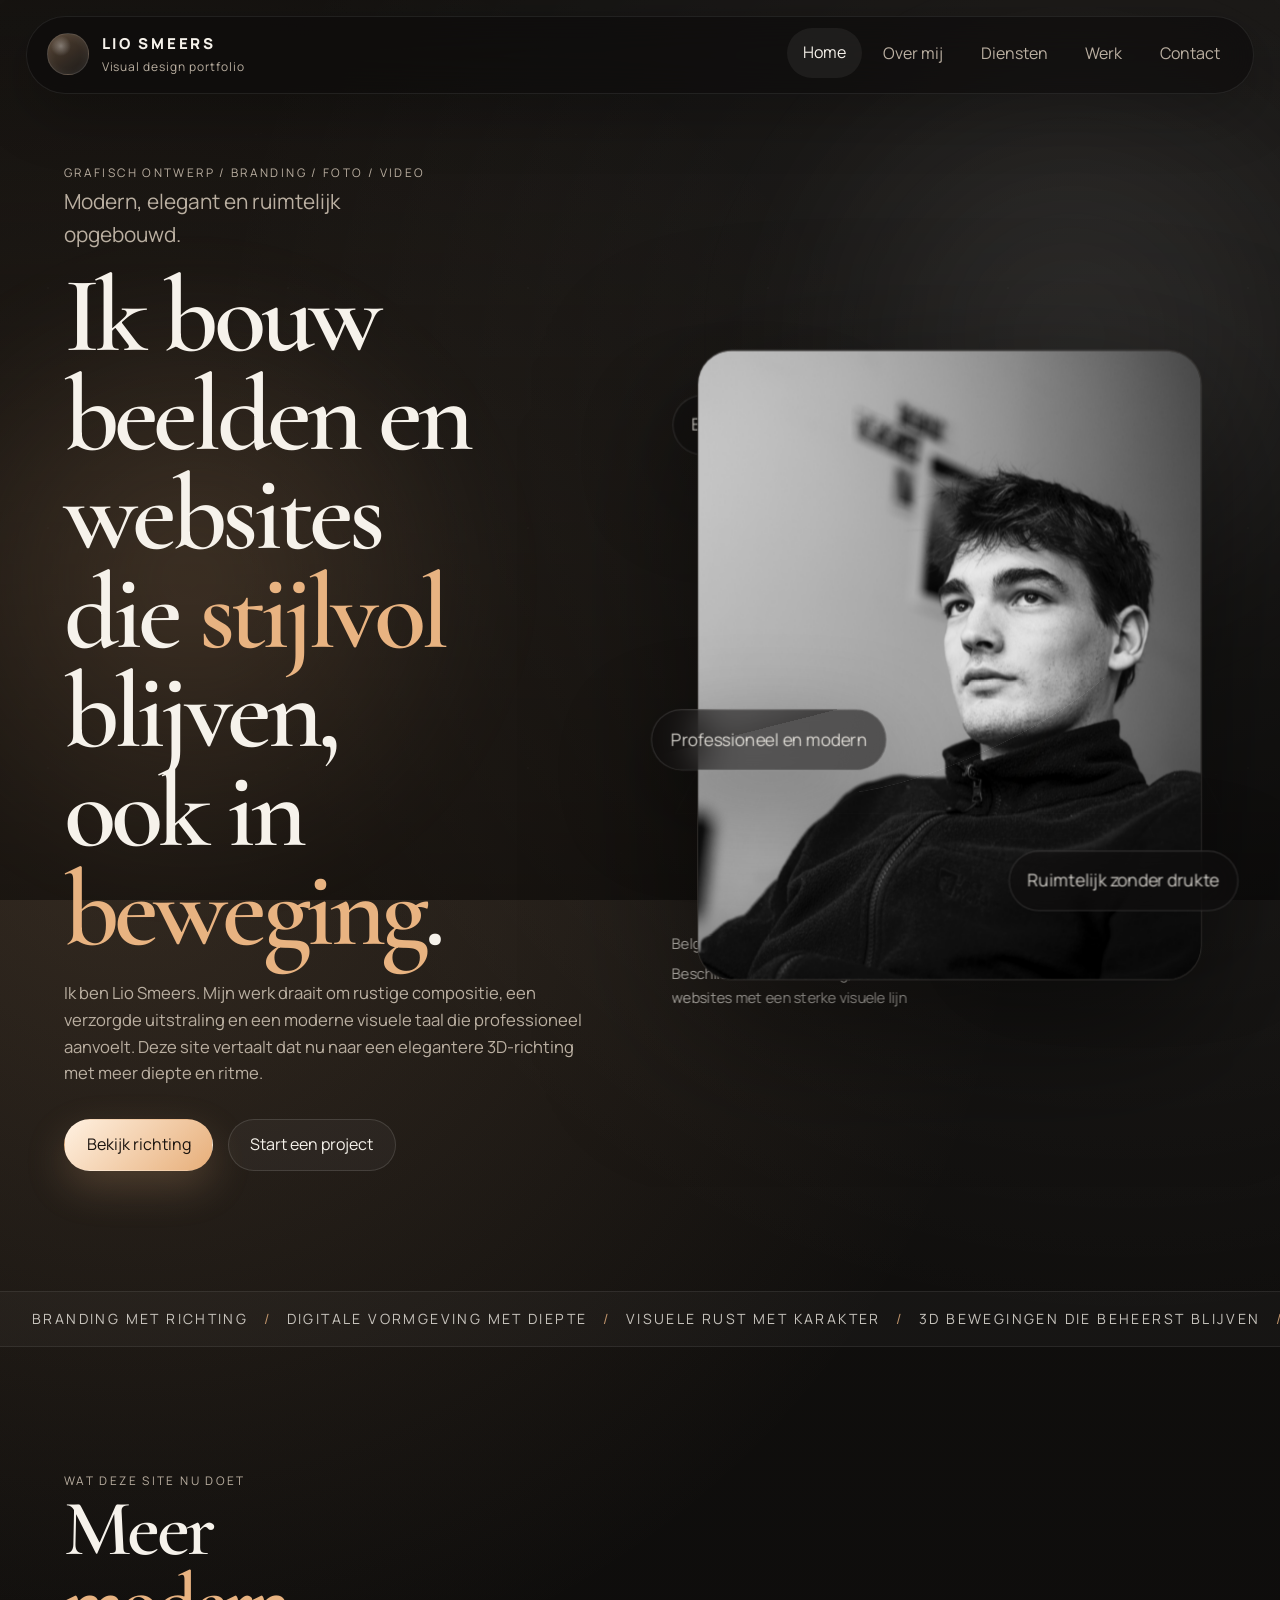
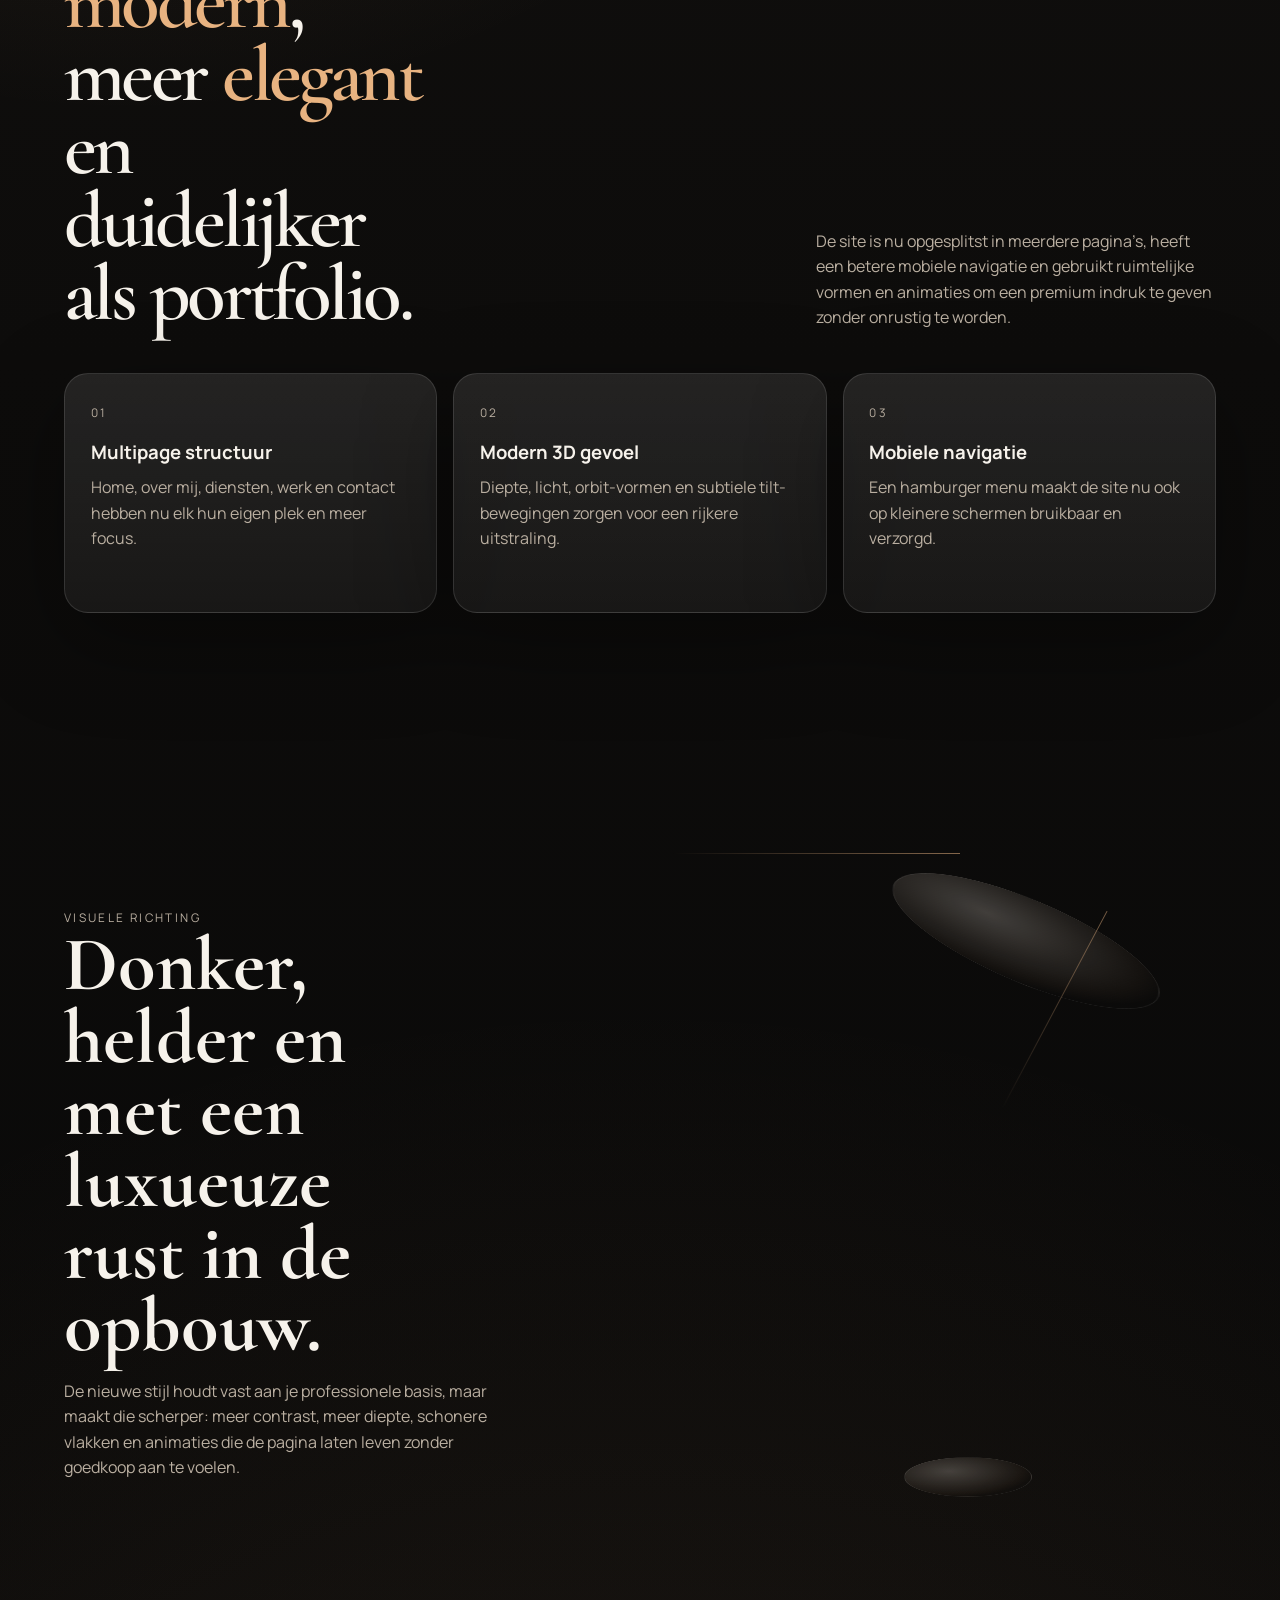
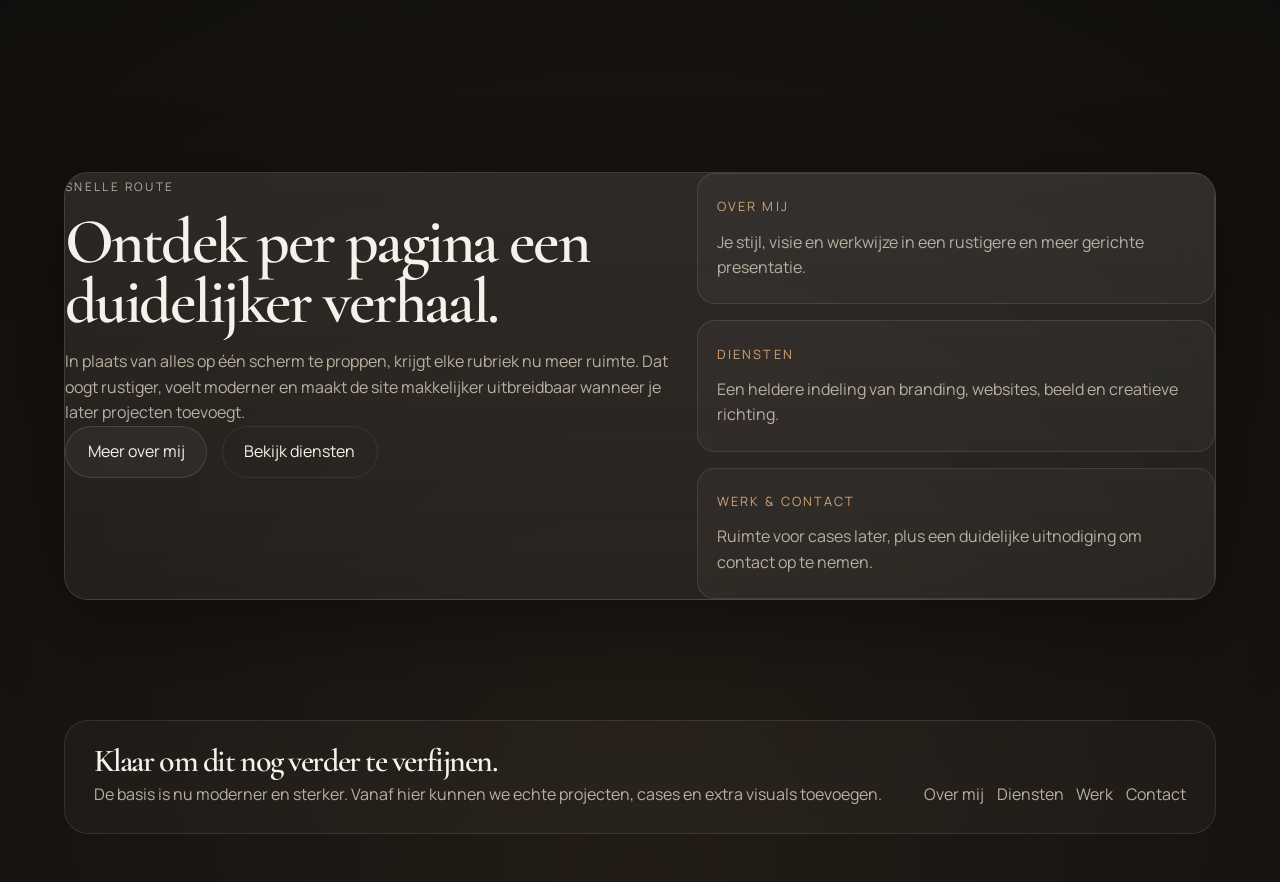
==== commit 00574eff: "xx" ====
--- a/index.html
+++ b/index.html
@@ -3,8 +3,8 @@
 <head>
   <meta charset="UTF-8">
   <meta name="viewport" content="width=device-width, initial-scale=1.0">
-  <title>Lio Smeers — Portfolio</title>
-  <meta name="description" content="Portfolio van Lio Smeers — graphic design, branding, fotografie en video.">
+  <title>Lio Smeers — Home</title>
+  <meta name="description" content="Portfolio van Lio Smeers met een moderne en elegante focus op branding, beeld en digitale vormgeving.">
   <link rel="preconnect" href="https://fonts.googleapis.com">
   <link rel="preconnect" href="https://fonts.gstatic.com" crossorigin>
   <link href="https://fonts.googleapis.com/css2?family=Manrope:wght@400;500;600;700;800&family=Cormorant+Garamond:wght@500;600;700&display=swap" rel="stylesheet">
@@ -17,30 +17,52 @@
   <div class="scroll-line"></div>
 
   <header class="site-header">
-    <a href="#top" class="logo">Lio Smeers</a>
-    <nav>
-      <a href="#about">Over mij</a>
-      <a href="#services">Diensten</a>
-      <a href="#work">Werk</a>
-      <a href="#process">Werkwijze</a>
-      <a href="#contact">Contact</a>
+    <div class="header-bar">
+      <a href="index.html" class="logo" aria-label="Ga naar home">
+        <span class="logo-mark"></span>
+        <span class="logo-text">
+          <span class="logo-title">Lio Smeers</span>
+          <span class="logo-subtitle">Visual design portfolio</span>
+        </span>
+      </a>
+
+      <nav class="site-nav" aria-label="Hoofdnavigatie">
+        <a href="index.html" class="active">Home</a>
+        <a href="about.html">Over mij</a>
+        <a href="services.html">Diensten</a>
+        <a href="work.html">Werk</a>
+        <a href="contact.html">Contact</a>
+      </nav>
+
+      <button class="menu-toggle" type="button" aria-label="Open menu" aria-expanded="false" data-menu-toggle>
+        <span></span>
+        <span></span>
+        <span></span>
+      </button>
+    </div>
+
+    <nav class="mobile-menu" aria-label="Mobiele navigatie" data-mobile-menu>
+      <a href="index.html" class="active">Home</a>
+      <a href="about.html">Over mij</a>
+      <a href="services.html">Diensten</a>
+      <a href="work.html">Werk</a>
+      <a href="contact.html">Contact</a>
     </nav>
   </header>
 
-  <main id="top">
+  <main>
     <section class="hero section reveal">
       <div class="hero-copy">
         <p class="eyebrow">Grafisch ontwerp / branding / foto / video</p>
-        <p class="hero-kicker">Donker, minimalistisch en visueel doordacht.</p>
-        <h1>Ik maak werk dat <span>rustig</span> oogt, maar toch <span>aanwezig</span> blijft.</h1>
+        <p class="hero-kicker">Modern, elegant en ruimtelijk opgebouwd.</p>
+        <h1 class="hero-title">Ik bouw beelden en websites die <span>stijlvol</span> blijven, ook in <span>beweging</span>.</h1>
         <p class="hero-text">
-          Ik ben Lio Smeers. Ik werk aan branding, beeld en digitale vormgeving met een stijl die
-          helder, professioneel en creatief aanvoelt. Geen overdaad, wel sterke keuzes in compositie,
-          typografie en sfeer.
+          Ik ben Lio Smeers. Mijn werk draait om rustige compositie, een verzorgde uitstraling en een moderne visuele taal
+          die professioneel aanvoelt. Deze site vertaalt dat nu naar een elegantere 3D-richting met meer diepte en ritme.
         </p>
         <div class="hero-actions">
-          <a href="#services" class="button primary">Wat ik maak</a>
-          <a href="#contact" class="button secondary">Neem contact op</a>
+          <a href="work.html" class="button primary">Bekijk richting</a>
+          <a href="contact.html" class="button secondary">Start een project</a>
         </div>
       </div>
 
@@ -56,15 +78,15 @@
           <div class="sculpture-pillar pillar-two"></div>
           <div class="sculpture-shadow"></div>
         </div>
-        <div class="hero-card image-frame tilt-card" data-tilt>
+        <div class="hero-card image-frame" data-tilt>
           <img src="images/lio-portrait.png" alt="Portret van Lio Smeers">
         </div>
-        <div class="floating-note note-one" data-float="0.8">Sterke compositie</div>
-        <div class="floating-note note-two" data-float="1.2">Creatief zonder ruis</div>
-        <div class="floating-note note-three" data-float="1">3D, maar beheerst</div>
+        <div class="floating-note note-one" data-float="0.8">Elegant in sfeer</div>
+        <div class="floating-note note-two" data-float="1.1">Ruimtelijk zonder drukte</div>
+        <div class="floating-note note-three" data-float="1">Professioneel en modern</div>
         <div class="hero-caption">
           <span>België</span>
-          <span>Beschikbaar voor visuele identiteiten, content en digitale presentaties</span>
+          <span>Beschikbaar voor branding, content en websites met een sterke visuele lijn</span>
         </div>
       </div>
     </section>
@@ -72,65 +94,46 @@
     <section class="marquee-band reveal" aria-label="Creatieve focus">
       <div class="marquee-track">
         <span>Branding met richting</span>
-        <span>Beeld met sfeer</span>
-        <span>Digitale vormgeving met ritme</span>
-        <span>Rustige layouts met karakter</span>
-        <span>Creatief werk dat helder blijft</span>
+        <span>Digitale vormgeving met diepte</span>
+        <span>Visuele rust met karakter</span>
+        <span>3D bewegingen die beheerst blijven</span>
+        <span>Editorial ritme in elk scherm</span>
         <span>Branding met richting</span>
-        <span>Beeld met sfeer</span>
-        <span>Digitale vormgeving met ritme</span>
-        <span>Rustige layouts met karakter</span>
-        <span>Creatief werk dat helder blijft</span>
-      </div>
-    </section>
-
-    <section id="about" class="about section reveal">
-      <div class="section-heading split-heading">
-        <div>
-          <p class="eyebrow">Over mij</p>
-          <h2>Een minimalistische stijl met <span>sfeer</span> en <span>precisie</span>.</h2>
+        <span>Digitale vormgeving met diepte</span>
+        <span>Visuele rust met karakter</span>
+        <span>3D bewegingen die beheerst blijven</span>
+        <span>Editorial ritme in elk scherm</span>
+      </div>
+    </section>
+
+    <section class="section reveal">
+      <div class="split-heading">
+        <div class="section-heading">
+          <p class="eyebrow">Wat deze site nu doet</p>
+          <h2>Meer <span>modern</span>, meer <span>elegant</span> en duidelijker als portfolio.</h2>
         </div>
         <p class="section-intro">
-          Ik hou van werk dat professioneel en rustig aanvoelt, zonder vlak te worden.
-          Voor mij zit het verschil in detail, verhoudingen, typografie en weten wanneer iets net genoeg is.
+          De site is nu opgesplitst in meerdere pagina’s, heeft een betere mobiele navigatie en gebruikt
+          ruimtelijke vormen en animaties om een premium indruk te geven zonder onrustig te worden.
         </p>
       </div>
 
-      <div class="about-layout">
-        <article class="about-panel card glass">
-          <p>
-            Ik werk graag op het snijpunt van design, presentatie en beeld. Dat kan een merkidentiteit zijn,
-            een reeks visuals, social content of een website die meer doet dan alleen informatie tonen.
-          </p>
-          <p>
-            Mijn stijl hoeft niet luid te zijn om op te vallen. Ik zoek eerder naar een sterke basis:
-            duidelijke compositie, goede hiërarchie en een sfeer die volwassen en verzorgd aanvoelt.
-          </p>
+      <div class="feature-grid">
+        <article class="feature-card card reveal" data-tilt>
+          <p class="list-label">01</p>
+          <h3>Multipage structuur</h3>
+          <p>Home, over mij, diensten, werk en contact hebben nu elk hun eigen plek en meer focus.</p>
         </article>
-
-        <div class="about-side">
-          <article class="stat-strip">
-            <span class="stat-number">01</span>
-            <div>
-              <h3>Branding</h3>
-              <p>Logo, typografie, kleur en een visuele basis die een merk samenhang geeft.</p>
-            </div>
-          </article>
-          <article class="stat-strip">
-            <span class="stat-number">02</span>
-            <div>
-              <h3>Foto en video</h3>
-              <p>Beelden die sfeer opbouwen en een project of merk sterker laten voelen.</p>
-            </div>
-          </article>
-          <article class="stat-strip">
-            <span class="stat-number">03</span>
-            <div>
-              <h3>Digitale vormgeving</h3>
-              <p>Websites en content met duidelijke structuur, rustige spacing en een goede flow.</p>
-            </div>
-          </article>
-        </div>
+        <article class="feature-card card reveal" data-tilt>
+          <p class="list-label">02</p>
+          <h3>Modern 3D gevoel</h3>
+          <p>Diepte, licht, orbit-vormen en subtiele tilt-bewegingen zorgen voor een rijkere uitstraling.</p>
+        </article>
+        <article class="feature-card card reveal" data-tilt>
+          <p class="list-label">03</p>
+          <h3>Mobiele navigatie</h3>
+          <p>Een hamburger menu maakt de site nu ook op kleinere schermen bruikbaar en verzorgd.</p>
+        </article>
       </div>
     </section>
 
@@ -141,162 +144,62 @@
         <span class="immersive-beam"></span>
       </div>
       <div class="immersive-copy">
-        <p class="eyebrow">Stijl</p>
-        <h2>Donker, helder en zorgvuldig opgebouwd. <span>Niet koud, wel doordacht.</span></h2>
+        <p class="eyebrow">Visuele richting</p>
+        <h2>Donker, helder en met een <span>luxueuze rust</span> in de opbouw.</h2>
         <p>
-          Ik voel me het meest thuis in een visuele richting die minimalistisch blijft, maar toch iets oproept.
-          Geen drukte om indruk te maken, wel een sfeer die blijft staan door eenvoud, contrast en ritme.
+          De nieuwe stijl houdt vast aan je professionele basis, maar maakt die scherper: meer contrast, meer diepte,
+          schonere vlakken en animaties die de pagina laten leven zonder goedkoop aan te voelen.
         </p>
       </div>
     </section>
 
-    <section id="services" class="services section reveal">
-      <div class="section-heading split-heading">
-        <div>
-          <p class="eyebrow">Diensten</p>
-          <h2>Wat ik voor je kan <span>maken</span>.</h2>
-        </div>
-        <p class="section-intro">
-          Ik werk het liefst aan projecten waar vormgeving niet zomaar afwerking is,
-          maar echt mee bepaalt hoe iets overkomt.
-        </p>
-      </div>
-
-      <div class="services-grid">
-        <article class="service card" data-tilt>
-          <h3>Grafisch ontwerp</h3>
-          <p>Layouts, posters en visuals die helder, verzorgd en visueel sterk aanvoelen.</p>
-        </article>
-        <article class="service card" data-tilt>
-          <h3>Branding</h3>
-          <p>Een visuele identiteit met samenhang in logo, typografie, kleur en uitstraling.</p>
-        </article>
-        <article class="service card" data-tilt>
-          <h3>Fotografie</h3>
-          <p>Beelden met karakter die sfeer toevoegen aan een merk, persoon of project.</p>
-        </article>
-        <article class="service card" data-tilt>
-          <h3>Video</h3>
-          <p>Korte visuele content met aandacht voor ritme, presentatie en stijl.</p>
-        </article>
-        <article class="service card" data-tilt>
-          <h3>Websites</h3>
-          <p>Statische websites die eenvoudig blijven, maar wel professioneel en doordacht ogen.</p>
-        </article>
-        <article class="service card" data-tilt>
-          <h3>Creatieve richting</h3>
-          <p>Visuele richting geven aan een project zodat alles coherent en overtuigend aanvoelt.</p>
-        </article>
-      </div>
-    </section>
-
-    <section id="work" class="work section reveal">
-      <div class="section-heading split-heading">
-        <div>
-          <p class="eyebrow">Werk</p>
-          <h2>Deze plek blijft voorlopig <span>open</span> voor toekomstig werk.</h2>
-        </div>
-        <p class="section-intro">
-          Er zijn nog geen projecten of extra beelden toegevoegd. Daarom blijft deze sectie bewust rustig,
-          zodat ze later op een eerlijke en duidelijke manier kan ingevuld worden.
-        </p>
-      </div>
-
-      <div class="work-placeholder card" data-tilt>
+    <section class="section reveal">
+      <div class="work-highlight card glass">
         <div class="placeholder-copy">
-          <p class="project-tag">Binnenkort</p>
-          <h3>Hier komt geselecteerd werk.</h3>
-          <p>
-            Wanneer er projecten toegevoegd worden, krijgt elk project hier zijn eigen beeld,
-            context en visuele presentatie. Zo blijft deze site gemakkelijk uitbreidbaar.
+          <p class="project-tag">Snelle route</p>
+          <h3>Ontdek per pagina een duidelijker verhaal.</h3>
+          <p class="detail-text">
+            In plaats van alles op één scherm te proppen, krijgt elke rubriek nu meer ruimte. Dat oogt rustiger,
+            voelt moderner en maakt de site makkelijker uitbreidbaar wanneer je later projecten toevoegt.
           </p>
-        </div>
-
-        <div class="placeholder-grid" aria-label="Plaatsaanduiding voor toekomstig werk">
+          <div class="inline-actions">
+            <a href="about.html" class="button secondary">Meer over mij</a>
+            <a href="services.html" class="button ghost">Bekijk diensten</a>
+          </div>
+        </div>
+
+        <div class="placeholder-grid" aria-label="Snelle links">
           <article class="placeholder-tile">
-            <span>01</span>
-            <p>Branding project</p>
+            <span>Over mij</span>
+            <p>Je stijl, visie en werkwijze in een rustigere en meer gerichte presentatie.</p>
           </article>
           <article class="placeholder-tile">
-            <span>02</span>
-            <p>Foto of video</p>
+            <span>Diensten</span>
+            <p>Een heldere indeling van branding, websites, beeld en creatieve richting.</p>
           </article>
           <article class="placeholder-tile">
-            <span>03</span>
-            <p>Website of layout</p>
+            <span>Werk & contact</span>
+            <p>Ruimte voor cases later, plus een duidelijke uitnodiging om contact op te nemen.</p>
           </article>
         </div>
       </div>
-
-      <div class="project-grid">
-        <article class="mini-project card reveal" data-tilt>
-          <p class="project-tag">Visuele lijn</p>
-          <h3>Rust voor het oog</h3>
-          <p>Ik werk graag met ruimte, contrast en compositie zodat een ontwerp volwassen aanvoelt.</p>
-        </article>
-        <article class="mini-project card reveal" data-tilt>
-          <p class="project-tag">Afwerking</p>
-          <h3>Details die tellen</h3>
-          <p>Kleine keuzes in typografie, ritme en uitlijning maken vaak het grootste verschil.</p>
-        </article>
-        <article class="mini-project card reveal" data-tilt>
-          <p class="project-tag">Stijl</p>
-          <h3>Creatief zonder chaos</h3>
-          <p>Ik zoek karakter en spanning, maar altijd binnen een heldere en verzorgde vorm.</p>
-        </article>
-      </div>
-    </section>
-
-    <section id="process" class="process section reveal">
-      <div class="section-heading split-heading">
-        <div>
-          <p class="eyebrow">Werkwijze</p>
-          <h2>Van eerste indruk naar een <span>sterke visuele lijn</span>.</h2>
-        </div>
-      </div>
-
-      <div class="process-rail">
-        <article class="process-step card" data-tilt>
-          <span>01</span>
-          <h3>Richting bepalen</h3>
-          <p>Eerst kijken we naar uitstraling, sfeer en wat een project visueel moet overbrengen.</p>
-        </article>
-        <article class="process-step card" data-tilt>
-          <span>02</span>
-          <h3>Vormgeving opbouwen</h3>
-          <p>Daarna werk ik met typografie, beeld en compositie aan een stijl die samenhangend blijft.</p>
-        </article>
-        <article class="process-step card" data-tilt>
-          <span>03</span>
-          <h3>Verfijnen</h3>
-          <p>Tot slot zit het verschil in ritme, spacing en details die het geheel professioneel laten voelen.</p>
-        </article>
-      </div>
-    </section>
-
-    <section class="quote-section section reveal">
-      <blockquote>
-        Goed visueel werk hoeft niet luid te zijn. Het moet juist aanvoelen.
-      </blockquote>
-    </section>
-
-    <section id="contact" class="contact section reveal">
-      <div class="contact-shell card glass">
-        <div class="contact-copy">
-          <p class="eyebrow">Contact</p>
-          <h2>Heb je een idee, merk of project dat visueel sterker mag aanvoelen?</h2>
-          <p>
-            Als je op zoek bent naar een rustige, professionele en creatieve aanpak,
-            mag je mij altijd een bericht sturen.
-          </p>
-        </div>
-        <div class="contact-links">
-          <a href="mailto:liosmeers545@gmail.com">liosmeers545@gmail.com</a>
-          <a href="https://instagram.com/liosmeers" target="_blank" rel="noopener">@liosmeers</a>
-        </div>
-      </div>
     </section>
   </main>
+
+  <footer class="footer">
+    <div class="footer-shell">
+      <div class="footer-copy">
+        <h3>Klaar om dit nog verder te verfijnen.</h3>
+        <p>De basis is nu moderner en sterker. Vanaf hier kunnen we echte projecten, cases en extra visuals toevoegen.</p>
+      </div>
+      <nav class="footer-nav" aria-label="Footer navigatie">
+        <a href="about.html">Over mij</a>
+        <a href="services.html">Diensten</a>
+        <a href="work.html">Werk</a>
+        <a href="contact.html">Contact</a>
+      </nav>
+    </div>
+  </footer>
 
   <script src="script.js"></script>
 </body>
--- a/style.css
+++ b/style.css
@@ -5,19 +5,23 @@
 }
 
 :root {
-  --bg: #120f0d;
-  --bg-deep: #080706;
-  --surface: rgba(247, 235, 219, 0.06);
-  --surface-strong: rgba(247, 235, 219, 0.1);
-  --border: rgba(247, 235, 219, 0.16);
-  --text: #f5efe6;
-  --muted: #c6b9aa;
-  --accent: #f1b37a;
-  --accent-soft: #d67d58;
-  --shadow: 0 30px 90px rgba(0, 0, 0, 0.35);
-  --shadow-deep: 0 45px 120px rgba(0, 0, 0, 0.45);
-  --radius: 28px;
-  --content-width: min(1180px, 88vw);
+  --bg: #090909;
+  --bg-soft: #111111;
+  --bg-elevated: rgba(255, 255, 255, 0.05);
+  --panel: rgba(255, 255, 255, 0.06);
+  --panel-strong: rgba(255, 255, 255, 0.09);
+  --border: rgba(255, 255, 255, 0.12);
+  --border-strong: rgba(255, 255, 255, 0.2);
+  --text: #f6f2eb;
+  --muted: #baafa1;
+  --accent: #e8b381;
+  --accent-strong: #ffcc9d;
+  --shadow: 0 28px 90px rgba(0, 0, 0, 0.38);
+  --shadow-deep: 0 45px 140px rgba(0, 0, 0, 0.5);
+  --radius-xl: 36px;
+  --radius-lg: 24px;
+  --radius-md: 18px;
+  --content-width: min(1200px, 90vw);
 }
 
 html {
@@ -25,36 +29,42 @@
 }
 
 body {
+  min-height: 100vh;
   font-family: "Manrope", sans-serif;
+  color: var(--text);
   background:
-    radial-gradient(circle at 12% 18%, rgba(214, 125, 88, 0.17), transparent 26%),
-    radial-gradient(circle at 85% 15%, rgba(241, 179, 122, 0.16), transparent 30%),
-    linear-gradient(180deg, #171210 0%, #0d0a09 52%, #080706 100%);
-  color: var(--text);
+    radial-gradient(circle at 10% 20%, rgba(232, 179, 129, 0.16), transparent 26%),
+    radial-gradient(circle at 88% 10%, rgba(255, 255, 255, 0.08), transparent 24%),
+    radial-gradient(circle at 50% 100%, rgba(232, 179, 129, 0.12), transparent 36%),
+    linear-gradient(180deg, #151311 0%, #0d0c0b 48%, #070707 100%);
   line-height: 1.6;
   overflow-x: hidden;
 }
 
-body::before {
-  content: "";
-  position: fixed;
-  inset: 0;
-  pointer-events: none;
-  background:
-    linear-gradient(rgba(255, 255, 255, 0.025) 1px, transparent 1px),
-    linear-gradient(90deg, rgba(255, 255, 255, 0.025) 1px, transparent 1px);
-  background-size: 72px 72px;
-  mask-image: radial-gradient(circle at center, black 35%, transparent 82%);
-  opacity: 0.25;
-}
-
+body::before,
 body::after {
   content: "";
   position: fixed;
   inset: 0;
   pointer-events: none;
-  background: linear-gradient(180deg, rgba(6, 5, 5, 0) 0%, rgba(6, 5, 5, 0.28) 100%);
-  opacity: 0.9;
+  z-index: 0;
+}
+
+body::before {
+  background:
+    linear-gradient(rgba(255, 255, 255, 0.02) 1px, transparent 1px),
+    linear-gradient(90deg, rgba(255, 255, 255, 0.02) 1px, transparent 1px);
+  background-size: 82px 82px;
+  mask-image: radial-gradient(circle at center, black 30%, transparent 82%);
+  opacity: 0.3;
+}
+
+body::after {
+  background: linear-gradient(180deg, rgba(0, 0, 0, 0.08), rgba(0, 0, 0, 0.42));
+}
+
+body.menu-open {
+  overflow: hidden;
 }
 
 a {
@@ -62,25 +72,32 @@
 }
 
 img {
+  display: block;
   max-width: 100%;
+}
+
+main,
+footer {
+  position: relative;
+  z-index: 1;
 }
 
 .page-noise,
 .page-gradient,
 .scroll-line {
-  pointer-events: none;
   position: fixed;
   inset: 0;
+  pointer-events: none;
 }
 
 .page-noise {
-  opacity: 0.05;
+  z-index: 0;
+  opacity: 0.06;
   background-image:
-    radial-gradient(circle at 20% 20%, rgba(255, 255, 255, 0.55) 0.7px, transparent 0.8px),
-    radial-gradient(circle at 80% 40%, rgba(255, 255, 255, 0.38) 0.7px, transparent 0.8px),
-    radial-gradient(circle at 40% 80%, rgba(255, 255, 255, 0.3) 0.6px, transparent 0.8px);
-  background-size: 220px 220px, 300px 300px, 180px 180px;
-  z-index: 0;
+    radial-gradient(circle at 20% 20%, rgba(255, 255, 255, 0.45) 0.7px, transparent 0.9px),
+    radial-gradient(circle at 80% 42%, rgba(255, 255, 255, 0.28) 0.7px, transparent 0.9px),
+    radial-gradient(circle at 45% 74%, rgba(255, 255, 255, 0.22) 0.6px, transparent 0.8px);
+  background-size: 240px 240px, 320px 320px, 180px 180px;
 }
 
 .page-gradient {
@@ -89,21 +106,21 @@
 }
 
 .gradient-one {
-  inset: auto auto 8% -8%;
-  width: 36rem;
-  height: 36rem;
+  inset: auto auto 0 -10%;
+  width: 40rem;
+  height: 40rem;
   border-radius: 50%;
-  background: radial-gradient(circle, rgba(214, 125, 88, 0.24), transparent 66%);
-  filter: blur(30px);
+  background: radial-gradient(circle, rgba(232, 179, 129, 0.24), transparent 68%);
+  filter: blur(38px);
 }
 
 .gradient-two {
-  inset: 5% -10% auto auto;
+  inset: 0 -10% auto auto;
   width: 42rem;
   height: 42rem;
   border-radius: 50%;
-  background: radial-gradient(circle, rgba(241, 179, 122, 0.18), transparent 68%);
-  filter: blur(50px);
+  background: radial-gradient(circle, rgba(255, 255, 255, 0.1), transparent 70%);
+  filter: blur(52px);
 }
 
 .scroll-line {
@@ -112,66 +129,147 @@
   right: auto;
   height: 3px;
   width: 0;
-  background: linear-gradient(90deg, var(--accent-soft), var(--accent), #fff0dc);
   z-index: 200;
+  background: linear-gradient(90deg, #b97e4e, var(--accent), #fff2e4);
+}
+
+.site-shell {
+  width: min(1340px, 96vw);
+  margin: 0 auto;
 }
 
 .site-header {
   position: sticky;
   top: 0;
-  z-index: 100;
+  z-index: 120;
+  width: min(1340px, 96vw);
+  margin: 0 auto;
+  padding: 16px 0 0;
+}
+
+.site-header::before {
+  content: "";
+  position: absolute;
+  inset: 16px 0 auto;
+  height: 76px;
+  border: 1px solid rgba(255, 255, 255, 0.08);
+  border-radius: 999px;
+  background: rgba(12, 11, 10, 0.62);
+  backdrop-filter: blur(24px);
+  box-shadow: 0 20px 60px rgba(0, 0, 0, 0.24);
+  z-index: -1;
+}
+
+.header-bar {
   display: flex;
   align-items: center;
   justify-content: space-between;
-  width: min(1320px, 94vw);
-  margin: 0 auto;
-  padding: 18px 0;
-  backdrop-filter: blur(18px);
-}
-
-.site-header::before {
-  content: "";
-  position: absolute;
-  inset: 8px 0;
-  border: 1px solid rgba(247, 235, 219, 0.08);
-  border-radius: 999px;
-  background: rgba(16, 13, 11, 0.48);
-  z-index: -1;
+  gap: 1rem;
+  min-height: 76px;
+  padding: 0 1.15rem 0 1.35rem;
 }
 
 .logo {
-  padding-left: 22px;
+  display: inline-flex;
+  align-items: center;
+  gap: 0.8rem;
   text-decoration: none;
-  font-size: 0.95rem;
+}
+
+.logo-mark {
+  width: 2.6rem;
+  height: 2.6rem;
+  border-radius: 50%;
+  border: 1px solid rgba(255, 255, 255, 0.14);
+  background:
+    radial-gradient(circle at 32% 30%, rgba(255, 255, 255, 0.34), transparent 26%),
+    linear-gradient(145deg, rgba(232, 179, 129, 0.32), rgba(255, 255, 255, 0.05));
+  box-shadow: inset 0 1px 10px rgba(255, 255, 255, 0.08);
+}
+
+.logo-text {
+  display: grid;
+  gap: 0.1rem;
+}
+
+.logo-title {
+  font-size: 0.94rem;
   font-weight: 800;
-  letter-spacing: 0.16em;
+  letter-spacing: 0.18em;
   text-transform: uppercase;
 }
 
-nav {
+.logo-subtitle {
+  font-size: 0.75rem;
+  letter-spacing: 0.08em;
+  color: var(--muted);
+}
+
+.site-nav {
   display: flex;
-  gap: 0.4rem;
-  padding-right: 10px;
-}
-
-nav a {
+  align-items: center;
+  gap: 0.35rem;
+}
+
+.site-nav a {
+  text-decoration: none;
   color: var(--muted);
-  text-decoration: none;
-  font-size: 0.92rem;
-  padding: 10px 14px;
+  padding: 0.78rem 1rem;
   border-radius: 999px;
   transition: color 0.25s ease, background 0.25s ease, transform 0.25s ease;
 }
 
-nav a:hover {
+.site-nav a:hover,
+.site-nav a.active {
   color: var(--text);
-  background: rgba(247, 235, 219, 0.08);
+  background: rgba(255, 255, 255, 0.06);
   transform: translateY(-1px);
 }
 
-main {
-  position: relative;
-  z-index: 1;
+.menu-toggle {
+  display: none;
+  align-items: center;
+  justify-content: center;
+  width: 3rem;
+  height: 3rem;
+  border: 1px solid rgba(255, 255, 255, 0.12);
+  border-radius: 50%;
+  background: rgba(255, 255, 255, 0.04);
+  color: var(--text);
+  cursor: pointer;
+}
+
+.menu-toggle span {
+  position: absolute;
+  width: 1rem;
+  height: 1.5px;
+  background: currentColor;
+  border-radius: 999px;
+  transition: transform 0.25s ease, opacity 0.25s ease;
+}
+
+.menu-toggle span:nth-child(1) {
+  transform: translateY(-5px);
+}
+
+.menu-toggle span:nth-child(3) {
+  transform: translateY(5px);
+}
+
+.menu-toggle.is-open span:nth-child(1) {
+  transform: rotate(45deg);
+}
+
+.menu-toggle.is-open span:nth-child(2) {
+  opacity: 0;
+}
+
+.menu-toggle.is-open span:nth-child(3) {
+  transform: rotate(-45deg);
+}
+
+.mobile-menu {
+  display: none;
 }
 
 .section {
@@ -180,76 +278,84 @@
   padding: 120px 0;
 }
 
+.hero {
+  min-height: calc(100vh - 92px);
+  display: grid;
+  grid-template-columns: minmax(0, 1.02fr) minmax(320px, 0.98fr);
+  align-items: center;
+  gap: 4rem;
+  padding-top: 4.2rem;
+}
+
 .eyebrow,
-.project-tag {
+.project-tag,
+.list-label {
+  display: inline-block;
   color: var(--muted);
   text-transform: uppercase;
-  letter-spacing: 0.18em;
+  letter-spacing: 0.2em;
   font-size: 0.74rem;
 }
 
-.hero {
-  min-height: calc(100vh - 88px);
-  display: grid;
-  grid-template-columns: minmax(0, 1.05fr) minmax(320px, 0.95fr);
-  align-items: center;
-  gap: 3rem;
-  padding-top: 4rem;
-}
-
-.hero-copy {
+.hero-copy,
+.panel-copy {
   position: relative;
   z-index: 2;
 }
 
+.hero-kicker,
+.section-intro,
+.hero-text,
+.card p,
+.contact-copy p,
+.page-lead p,
+.detail-text,
+.footer-copy p {
+  color: var(--muted);
+}
+
+.hero-title,
+.section-heading h2,
+.page-hero h1,
+.statement-card h2,
+.contact-copy h2,
+.cta-panel h2,
+.footer-copy h3 {
+  font-family: "Cormorant Garamond", serif;
+  letter-spacing: -0.045em;
+  line-height: 0.92;
+  font-weight: 600;
+}
+
+.hero-title {
+  max-width: 8.2ch;
+  margin: 1rem 0 1.3rem;
+  font-size: clamp(4rem, 8.4vw, 7.8rem);
+}
+
+.hero-title span,
+.section-heading span,
+.page-hero h1 span,
+.statement-card span,
+.contact-copy h2 span,
+.cta-panel h2 span {
+  color: var(--accent);
+}
+
 .hero-kicker {
-  max-width: 22ch;
-  margin-bottom: 1rem;
+  max-width: 24ch;
   font-size: clamp(1rem, 1.7vw, 1.3rem);
-  color: rgba(245, 239, 230, 0.8);
-}
-
-.hero h1,
-.section-heading h2,
-.quote-section blockquote,
-.contact-copy h2,
-.project-story-copy h3 {
-  font-family: "Cormorant Garamond", serif;
-  line-height: 0.92;
-  letter-spacing: -0.04em;
-  font-weight: 600;
-}
-
-.hero h1 {
-  font-size: clamp(4rem, 8.5vw, 7.6rem);
-  max-width: 9ch;
-  margin-bottom: 1.4rem;
-}
-
-.hero h1 span,
-.section-heading span {
-  color: var(--accent);
-}
-
-.hero-text,
-.section-intro,
-.about-panel p,
-.service p,
-.mini-project p,
-.project-story-copy p,
-.process-step p,
-.contact-copy p,
-.stat-strip p {
-  color: var(--muted);
 }
 
 .hero-text {
   max-width: 54ch;
-  font-size: 1.05rem;
+  font-size: 1.04rem;
   margin-bottom: 2rem;
 }
 
-.hero-actions {
+.hero-actions,
+.page-actions,
+.inline-actions {
   display: flex;
   flex-wrap: wrap;
   gap: 0.9rem;
@@ -260,49 +366,69 @@
   align-items: center;
   justify-content: center;
   min-height: 52px;
-  padding: 0 1.4rem;
+  padding: 0 1.35rem;
   border-radius: 999px;
   text-decoration: none;
-  transition: transform 0.25s ease, background 0.25s ease, border-color 0.25s ease;
+  border: 1px solid transparent;
+  transition: transform 0.25s ease, border-color 0.25s ease, background 0.25s ease;
 }
 
 .button:hover {
   transform: translateY(-2px);
 }
 
-.primary {
-  color: #1a130f;
-  font-weight: 800;
-  background: linear-gradient(135deg, #fff0dc, #efb47d);
-  box-shadow: 0 15px 35px rgba(241, 179, 122, 0.2);
-}
-
-.secondary {
-  border: 1px solid var(--border);
-  background: rgba(247, 235, 219, 0.05);
-}
-
-.hero-stage {
+.button.primary {
+  color: #1a130e;
+  background: linear-gradient(135deg, #fff1e1, #e7ae79);
+  box-shadow: 0 16px 40px rgba(232, 179, 129, 0.22);
+}
+
+.button.secondary {
+  border-color: var(--border);
+  background: rgba(255, 255, 255, 0.04);
+}
+
+.button.ghost {
+  border-color: rgba(255, 255, 255, 0.08);
+  background: transparent;
+}
+
+.hero-stage,
+.page-stage {
   position: relative;
-  min-height: 42rem;
+  min-height: 43rem;
   display: grid;
   place-items: center;
-  perspective: 1600px;
+  perspective: 1700px;
   transform-style: preserve-3d;
   transition: transform 0.35s ease-out;
   will-change: transform;
 }
 
-.hero-orbit {
+.hero-depth-grid,
+.page-depth-grid {
   position: absolute;
-  border: 1px solid rgba(247, 235, 219, 0.14);
+  inset: 8% 4%;
+  border-radius: 2.8rem;
+  background:
+    linear-gradient(rgba(255, 255, 255, 0.05) 1px, transparent 1px),
+    linear-gradient(90deg, rgba(255, 255, 255, 0.05) 1px, transparent 1px);
+  background-size: 70px 70px;
+  mask-image: radial-gradient(circle at center, black 36%, transparent 86%);
+  transform: rotateX(77deg) translateZ(-90px);
+  opacity: 0.26;
+}
+
+.hero-orbit,
+.page-orbit {
+  position: absolute;
   border-radius: 50%;
-  transform-style: preserve-3d;
+  border: 1px solid rgba(255, 255, 255, 0.14);
 }
 
 .orbit-one {
-  width: 84%;
-  height: 84%;
+  width: 86%;
+  height: 86%;
 }
 
 .orbit-two {
@@ -310,30 +436,21 @@
   height: 62%;
 }
 
-.hero-depth-grid {
+.hero-sculpture,
+.page-sculpture {
   position: absolute;
-  inset: 7% 4%;
-  border-radius: 2.5rem;
-  background:
-    linear-gradient(rgba(255, 255, 255, 0.04) 1px, transparent 1px),
-    linear-gradient(90deg, rgba(255, 255, 255, 0.04) 1px, transparent 1px);
-  background-size: 68px 68px;
-  mask-image: radial-gradient(circle at center, black 36%, transparent 88%);
-  transform: rotateX(76deg) translateZ(-90px);
-  opacity: 0.28;
-}
-
-.hero-sculpture {
-  position: absolute;
-  inset: 12% 13% 10% 13%;
+  inset: 12% 12% 11%;
   transform-style: preserve-3d;
-  animation: sculptureDrift 10s ease-in-out infinite;
+  animation: sculptureDrift 11s ease-in-out infinite;
 }
 
 .sculpture-ring,
 .sculpture-core,
 .sculpture-pillar,
-.sculpture-shadow {
+.sculpture-shadow,
+.page-slab,
+.page-disc,
+.page-column {
   position: absolute;
   inset: 50%;
   transform-style: preserve-3d;
@@ -341,14 +458,14 @@
 
 .sculpture-ring {
   border-radius: 50%;
-  border: 1px solid rgba(247, 235, 219, 0.14);
-  box-shadow: inset 0 0 30px rgba(255, 255, 255, 0.03);
+  border: 1px solid rgba(255, 255, 255, 0.13);
+  box-shadow: inset 0 0 30px rgba(255, 255, 255, 0.04);
 }
 
 .ring-large {
-  width: 22rem;
-  height: 22rem;
-  margin: -11rem 0 0 -11rem;
+  width: 23rem;
+  height: 23rem;
+  margin: -11.5rem 0 0 -11.5rem;
   transform: rotateX(74deg) rotateY(-24deg) translateZ(-36px);
 }
 
@@ -356,41 +473,41 @@
   width: 12rem;
   height: 12rem;
   margin: -6rem 0 0 -6rem;
-  transform: rotateX(74deg) rotateY(24deg) translateZ(58px);
+  transform: rotateX(74deg) rotateY(24deg) translateZ(68px);
 }
 
 .sculpture-core {
   width: 8.5rem;
   height: 8.5rem;
   margin: -4.25rem 0 0 -4.25rem;
-  border-radius: 2.2rem;
+  border-radius: 2.3rem;
   background:
-    linear-gradient(145deg, rgba(255, 240, 220, 0.95), rgba(214, 125, 88, 0.7)),
-    rgba(255, 255, 255, 0.1);
+    linear-gradient(145deg, rgba(255, 243, 229, 0.96), rgba(232, 179, 129, 0.74)),
+    rgba(255, 255, 255, 0.08);
   box-shadow:
-    0 0 0 1px rgba(255, 240, 220, 0.18),
-    0 30px 70px rgba(214, 125, 88, 0.18);
-  transform: rotateX(18deg) rotateY(-26deg) translateZ(46px);
+    0 0 0 1px rgba(255, 245, 235, 0.16),
+    0 30px 74px rgba(232, 179, 129, 0.18);
+  transform: rotateX(18deg) rotateY(-26deg) translateZ(48px);
 }
 
 .sculpture-core::before {
   content: "";
   position: absolute;
   inset: 12%;
+  border: 1px solid rgba(255, 255, 255, 0.25);
   border-radius: 1.5rem;
-  border: 1px solid rgba(255, 255, 255, 0.26);
 }
 
 .sculpture-pillar {
-  width: 1.4rem;
+  width: 1.3rem;
   height: 12rem;
-  margin: -6rem 0 0 -0.7rem;
+  margin: -6rem 0 0 -0.65rem;
   border-radius: 999px;
-  background: linear-gradient(180deg, rgba(255, 240, 220, 0.2), rgba(247, 235, 219, 0.02));
+  background: linear-gradient(180deg, rgba(255, 255, 255, 0.18), rgba(255, 255, 255, 0.02));
 }
 
 .pillar-one {
-  transform: translate3d(-8rem, -1.5rem, -12px) rotateZ(18deg);
+  transform: translate3d(-8rem, -1.4rem, -10px) rotateZ(18deg);
 }
 
 .pillar-two {
@@ -398,72 +515,65 @@
 }
 
 .sculpture-shadow {
-  width: 20rem;
-  height: 20rem;
-  margin: -10rem 0 0 -10rem;
+  width: 21rem;
+  height: 21rem;
+  margin: -10.5rem 0 0 -10.5rem;
   border-radius: 50%;
-  background: radial-gradient(circle, rgba(214, 125, 88, 0.18), transparent 68%);
+  background: radial-gradient(circle, rgba(232, 179, 129, 0.18), transparent 68%);
   filter: blur(28px);
   transform: translateZ(-80px) scaleY(0.42);
 }
 
 .hero-card {
   position: relative;
-  width: min(32rem, 88%);
+  width: min(33rem, 88%);
   aspect-ratio: 4 / 5;
   z-index: 2;
-  transform: translateZ(110px);
+  transform: translateZ(120px);
 }
 
 .image-frame {
   overflow: hidden;
   border-radius: 2rem;
-  border: 1px solid rgba(247, 235, 219, 0.16);
-  background: rgba(23, 18, 16, 0.8);
-  box-shadow: var(--shadow);
+  border: 1px solid rgba(255, 255, 255, 0.14);
+  background: rgba(19, 17, 15, 0.9);
+  box-shadow: var(--shadow-deep);
 }
 
 .image-frame img {
   width: 100%;
   height: 100%;
-  display: block;
   object-fit: cover;
   transform: scale(1.03);
 }
 
-.tilt-card {
-  transform-style: preserve-3d;
-  transition: transform 0.18s ease-out, box-shadow 0.3s ease;
-  will-change: transform;
-}
-
-.floating-note {
+.floating-note,
+.floating-chip {
   position: absolute;
   z-index: 3;
-  max-width: 17rem;
-  padding: 0.9rem 1.1rem;
-  border: 1px solid rgba(247, 235, 219, 0.18);
+  padding: 0.9rem 1.05rem;
   border-radius: 999px;
-  backdrop-filter: blur(18px);
-  background: rgba(20, 15, 13, 0.52);
+  border: 1px solid rgba(255, 255, 255, 0.14);
+  background: rgba(15, 14, 13, 0.56);
+  backdrop-filter: blur(20px);
   box-shadow: var(--shadow);
-  font-size: 0.92rem;
+  color: rgba(246, 242, 235, 0.86);
   transform: translateZ(120px);
 }
 
 .note-one {
-  top: 12%;
+  top: 13%;
   left: 1%;
 }
 
 .note-two {
   right: 0;
-  bottom: 16%;
+  bottom: 17%;
 }
 
 .note-three {
-  top: 54%;
   left: -2%;
+  top: 56%;
 }
 
 .hero-caption {
@@ -474,7 +584,7 @@
   gap: 0.45rem;
   max-width: 18rem;
   font-size: 0.88rem;
-  color: rgba(245, 239, 230, 0.72);
+  color: rgba(246, 242, 235, 0.72);
   transform: translateZ(70px);
 }
 
@@ -482,56 +592,169 @@
   width: 100%;
   overflow: hidden;
   padding: 1rem 0;
-  border-top: 1px solid rgba(247, 235, 219, 0.1);
-  border-bottom: 1px solid rgba(247, 235, 219, 0.1);
-  background: rgba(247, 235, 219, 0.04);
+  border-top: 1px solid rgba(255, 255, 255, 0.08);
+  border-bottom: 1px solid rgba(255, 255, 255, 0.08);
+  background: rgba(255, 255, 255, 0.03);
 }
 
 .marquee-track {
   display: flex;
   width: max-content;
-  gap: 2.5rem;
+  gap: 2.4rem;
   padding-left: 2rem;
   animation: marquee 28s linear infinite;
 }
 
 .marquee-track span {
   position: relative;
-  font-size: 0.9rem;
-  letter-spacing: 0.16em;
+  font-size: 0.88rem;
   text-transform: uppercase;
-  color: rgba(245, 239, 230, 0.76);
+  letter-spacing: 0.17em;
+  color: rgba(246, 242, 235, 0.78);
 }
 
 .marquee-track span::after {
   content: "/";
   position: absolute;
-  right: -1.5rem;
-  color: rgba(241, 179, 122, 0.75);
+  right: -1.45rem;
+  color: rgba(232, 179, 129, 0.8);
+}
+
+.split-heading,
+.page-grid,
+.about-layout,
+.contact-layout,
+.work-highlight,
+.story-layout {
+  display: grid;
+  gap: 1.5rem;
 }
 
 .split-heading {
-  display: grid;
-  grid-template-columns: 1.15fr 0.85fr;
-  gap: 2rem;
+  grid-template-columns: 1.05fr 0.95fr;
   align-items: end;
   margin-bottom: 2.6rem;
 }
 
 .section-heading h2 {
-  font-size: clamp(3rem, 6.4vw, 5.4rem);
-  max-width: 9.5ch;
+  max-width: 10ch;
+  font-size: clamp(3rem, 6.2vw, 5.4rem);
 }
 
 .section-intro {
-  max-width: 38ch;
   justify-self: end;
+  max-width: 40ch;
+}
+
+.card {
+  position: relative;
+  overflow: hidden;
+  border-radius: var(--radius-lg);
+  border: 1px solid var(--border);
+  background:
+    linear-gradient(180deg, rgba(255, 255, 255, 0.08), rgba(255, 255, 255, 0.03)),
+    rgba(255, 255, 255, 0.02);
+  box-shadow: var(--shadow);
+  transform-style: preserve-3d;
+}
+
+.card::before {
+  content: "";
+  position: absolute;
+  inset: 0;
+  background: linear-gradient(135deg, rgba(255, 255, 255, 0.09), transparent 36%, transparent 70%, rgba(255, 255, 255, 0.04));
+  opacity: 0;
+  transition: opacity 0.35s ease;
+  pointer-events: none;
+}
+
+.card:hover::before {
+  opacity: 1;
+}
+
+.glass {
+  backdrop-filter: blur(20px);
+}
+
+.about-panel,
+.service,
+.mini-project,
+.statement-card,
+.feature-card,
+.contact-card,
+.info-card,
+.process-step,
+.work-placeholder,
+.cta-panel,
+.page-list-card {
+  padding: 1.6rem;
 }
 
 .about-layout {
+  grid-template-columns: minmax(0, 1fr) minmax(320px, 0.9fr);
+}
+
+.about-panel p + p {
+  margin-top: 1rem;
+}
+
+.about-side {
   display: grid;
-  grid-template-columns: minmax(0, 1fr) minmax(320px, 0.92fr);
-  gap: 1.5rem;
+  gap: 1rem;
+}
+
+.stat-strip {
+  display: grid;
+  grid-template-columns: auto 1fr;
+  gap: 1rem;
+  align-items: start;
+  padding: 1.25rem 0;
+  border-top: 1px solid rgba(255, 255, 255, 0.1);
+}
+
+.stat-strip:first-child {
+  border-top: 0;
+  padding-top: 0.15rem;
+}
+
+.stat-number,
+.process-step span,
+.mini-number {
+  color: rgba(232, 179, 129, 0.88);
+  text-transform: uppercase;
+  letter-spacing: 0.18em;
+  font-size: 0.82rem;
+}
+
+.services-grid,
+.project-grid,
+.feature-grid,
+.work-grid,
+.contact-grid {
+  display: grid;
+  grid-template-columns: repeat(3, minmax(0, 1fr));
+  gap: 1rem;
+}
+
+.service,
+.mini-project,
+.feature-card,
+.contact-card,
+.info-card {
+  min-height: 15rem;
+  transition: transform 0.3s ease, border-color 0.3s ease, background 0.3s ease, box-shadow 0.3s ease;
+}
+
+.service:hover,
+.mini-project:hover,
+.feature-card:hover,
+.contact-card:hover,
+.info-card:hover,
+.process-step:hover,
+.page-list-card:hover {
+  transform: translateY(-6px) translateZ(16px);
+  border-color: rgba(232, 179, 129, 0.28);
+  box-shadow: var(--shadow-deep);
 }
 
 .immersive-panel {
@@ -539,10 +762,52 @@
   overflow: hidden;
 }
 
+.immersive-objects {
+  position: absolute;
+  inset: 0;
+  pointer-events: none;
+}
+
+.immersive-disc,
+.immersive-beam {
+  position: absolute;
+}
+
+.immersive-disc {
+  border-radius: 50%;
+  border: 1px solid rgba(255, 255, 255, 0.09);
+  background: radial-gradient(circle at 35% 35%, rgba(255, 244, 232, 0.22), rgba(232, 179, 129, 0.04) 64%, transparent 74%);
+}
+
+.disc-one {
+  top: 7%;
+  right: 4%;
+  width: 18rem;
+  height: 18rem;
+  transform: rotateX(72deg) rotateY(22deg);
+}
+
+.disc-two {
+  right: 16%;
+  bottom: 10%;
+  width: 8rem;
+  height: 8rem;
+  transform: rotateX(72deg) translateZ(20px);
+}
+
+.immersive-beam {
+  top: 18%;
+  right: 14%;
+  width: 1px;
+  height: 14rem;
+  background: linear-gradient(180deg, rgba(232, 179, 129, 0.5), transparent);
+  transform: rotateZ(28deg);
+}
+
 .immersive-copy {
   position: relative;
   max-width: 56rem;
-  padding: 3rem 0;
+  padding: 3.2rem 0;
 }
 
 .immersive-copy::before {
@@ -552,241 +817,77 @@
   right: 0;
   width: min(18rem, 48vw);
   height: 1px;
-  background: linear-gradient(90deg, transparent, rgba(241, 179, 122, 0.5));
+  background: linear-gradient(90deg, transparent, rgba(232, 179, 129, 0.55));
 }
 
 .immersive-copy h2 {
-  max-width: 10ch;
+  max-width: 10.5ch;
+  font-family: "Cormorant Garamond", serif;
+  font-size: clamp(2.8rem, 6vw, 5.2rem);
+  line-height: 0.94;
 }
 
 .immersive-copy p:last-child {
-  max-width: 44ch;
+  max-width: 46ch;
   margin-top: 1rem;
   color: var(--muted);
 }
 
-.immersive-objects {
-  position: absolute;
-  inset: 0;
-  pointer-events: none;
-  perspective: 1400px;
-}
-
-.immersive-disc,
-.immersive-beam {
-  position: absolute;
-  display: block;
-}
-
-.immersive-disc {
-  border-radius: 50%;
-  background: radial-gradient(circle at 35% 35%, rgba(255, 240, 220, 0.22), rgba(214, 125, 88, 0.03) 62%, transparent 72%);
-  border: 1px solid rgba(247, 235, 219, 0.09);
-  filter: blur(0.2px);
-}
-
-.disc-one {
-  top: 8%;
-  right: 4%;
-  width: 18rem;
-  height: 18rem;
-  transform: rotateX(72deg) rotateY(22deg);
-}
-
-.disc-two {
-  bottom: 8%;
-  right: 18%;
-  width: 8rem;
-  height: 8rem;
-  transform: rotateX(72deg) translateZ(20px);
-}
-
-.immersive-beam {
-  top: 18%;
-  right: 14%;
-  width: 1px;
-  height: 14rem;
-  background: linear-gradient(180deg, rgba(241, 179, 122, 0.5), transparent);
-  transform: rotateZ(28deg);
-}
-
-.card {
-  border: 1px solid var(--border);
-  border-radius: var(--radius);
-  background: linear-gradient(180deg, rgba(247, 235, 219, 0.08), rgba(247, 235, 219, 0.03));
-  box-shadow: var(--shadow);
-  position: relative;
-  overflow: hidden;
-}
-
-.glass {
-  backdrop-filter: blur(16px);
-}
-
-.card::before {
-  content: "";
-  position: absolute;
-  inset: 0;
-  background: linear-gradient(135deg, rgba(255, 255, 255, 0.08), transparent 34%, transparent 62%, rgba(255, 255, 255, 0.05));
-  opacity: 0;
-  transition: opacity 0.35s ease;
-  pointer-events: none;
-}
-
-.card:hover::before {
-  opacity: 1;
-}
-
-.about-panel {
-  padding: 2rem;
-}
-
-.about-panel p + p {
-  margin-top: 1.2rem;
-}
-
-.about-side {
+.work-highlight,
+.story-layout {
+  grid-template-columns: minmax(0, 1.08fr) minmax(290px, 0.92fr);
+}
+
+.work-placeholder,
+.statement-card,
+.cta-panel {
+  min-height: 22rem;
+}
+
+.placeholder-copy h3,
+.statement-card h2,
+.cta-panel h2,
+.page-list-card h3 {
+  font-family: "Cormorant Garamond", serif;
+  letter-spacing: -0.04em;
+  line-height: 0.95;
+  font-weight: 600;
+}
+
+.placeholder-copy h3,
+.statement-card h2 {
+  margin: 0.8rem 0 1rem;
+  font-size: clamp(2.5rem, 5vw, 4.2rem);
+}
+
+.placeholder-grid,
+.bullet-list,
+.detail-list {
   display: grid;
   gap: 1rem;
 }
 
-.stat-strip {
-  display: grid;
-  grid-template-columns: auto 1fr;
-  gap: 1rem;
-  align-items: start;
-  padding: 1.35rem 0;
-  border-top: 1px solid rgba(247, 235, 219, 0.12);
-}
-
-.stat-strip:first-child {
-  border-top: 0;
-  padding-top: 0.2rem;
-}
-
-.stat-number,
-.process-step span {
-  color: rgba(241, 179, 122, 0.86);
-  font-size: 0.88rem;
-  letter-spacing: 0.16em;
-  text-transform: uppercase;
-}
-
-.stat-strip h3,
-.service h3,
-.mini-project h3,
-.process-step h3 {
-  font-size: 1.15rem;
-  margin-bottom: 0.35rem;
-}
-
-.project-story,
-.work-placeholder {
-  display: grid;
-  grid-template-columns: minmax(0, 1.1fr) minmax(280px, 0.9fr);
-  gap: 1.5rem;
-  padding: 1.3rem;
-}
-
-.project-visual {
-  min-height: 31rem;
-}
-
-.project-story-copy {
-  display: flex;
-  flex-direction: column;
-  justify-content: center;
-  padding: 1rem 1rem 1rem 0;
-}
-
-.project-story-copy h3 {
-  font-size: clamp(2.3rem, 4.5vw, 4.2rem);
-  margin: 0.75rem 0 1rem;
-}
-
-.project-points {
-  display: grid;
-  gap: 0.65rem;
-  margin-top: 1.4rem;
-  list-style: none;
-}
-
-.project-points li {
-  padding-top: 0.75rem;
-  border-top: 1px solid rgba(247, 235, 219, 0.12);
-}
-
-.placeholder-copy {
-  display: flex;
-  flex-direction: column;
-  justify-content: center;
-  min-height: 20rem;
-  padding: 0.6rem;
-}
-
-.placeholder-copy h3 {
-  font-family: "Cormorant Garamond", serif;
-  font-size: clamp(2.3rem, 4.5vw, 4rem);
-  line-height: 0.95;
-  letter-spacing: -0.04em;
-  font-weight: 600;
-  margin: 0.8rem 0 1rem;
-}
-
-.placeholder-grid {
-  display: grid;
-  gap: 1rem;
-}
-
 .placeholder-tile {
-  min-height: 8.5rem;
-  padding: 1.3rem;
-  border: 1px solid rgba(247, 235, 219, 0.1);
-  border-radius: 1.4rem;
-  background: rgba(247, 235, 219, 0.03);
-  transform: translateZ(0);
+  padding: 1.2rem;
+  min-height: 8.2rem;
+  border-radius: var(--radius-md);
+  border: 1px solid rgba(255, 255, 255, 0.1);
+  background: rgba(255, 255, 255, 0.03);
   transition: transform 0.3s ease, border-color 0.3s ease;
 }
 
 .placeholder-tile:hover {
-  transform: translateY(-4px) translateZ(12px);
-  border-color: rgba(241, 179, 122, 0.22);
+  transform: translateY(-4px);
+  border-color: rgba(232, 179, 129, 0.24);
 }
 
 .placeholder-tile span {
   display: inline-block;
   margin-bottom: 0.8rem;
-  color: rgba(241, 179, 122, 0.86);
-  font-size: 0.82rem;
-  letter-spacing: 0.14em;
+  color: rgba(232, 179, 129, 0.88);
   text-transform: uppercase;
-}
-
-.placeholder-tile p {
-  color: rgba(245, 239, 230, 0.84);
-}
-
-.project-grid,
-.services-grid {
-  display: grid;
-  gap: 1rem;
-  grid-template-columns: repeat(3, minmax(0, 1fr));
-}
-
-.mini-project,
-.service {
-  min-height: 15rem;
-  padding: 1.5rem;
-  transform-style: preserve-3d;
-  transition: transform 0.3s ease, border-color 0.3s ease, background 0.3s ease, box-shadow 0.3s ease;
-}
-
-.mini-project:hover,
-.service:hover {
-  transform: translateY(-6px) translateZ(16px);
-  border-color: rgba(241, 179, 122, 0.28);
-  background: linear-gradient(180deg, rgba(247, 235, 219, 0.11), rgba(247, 235, 219, 0.05));
-  box-shadow: var(--shadow-deep);
+  letter-spacing: 0.16em;
+  font-size: 0.8rem;
 }
 
 .process-rail {
@@ -796,22 +897,21 @@
 }
 
 .process-step {
-  position: relative;
-  padding: 1.6rem 1.4rem 1.8rem;
   min-height: 15rem;
   background:
-    linear-gradient(180deg, rgba(247, 235, 219, 0.08), rgba(247, 235, 219, 0.03)),
-    radial-gradient(circle at top right, rgba(241, 179, 122, 0.08), transparent 34%);
-}
-
-.process-step::before {
-  content: "";
-  position: absolute;
-  top: 0;
-  left: 0;
-  width: 4.4rem;
-  height: 1px;
-  background: linear-gradient(90deg, var(--accent-soft), transparent);
+    linear-gradient(180deg, rgba(255, 255, 255, 0.08), rgba(255, 255, 255, 0.03)),
+    radial-gradient(circle at top right, rgba(232, 179, 129, 0.08), transparent 34%);
+}
+
+.process-step h3,
+.service h3,
+.mini-project h3,
+.feature-card h3,
+.contact-card h3,
+.info-card h3,
+.page-list-card h3 {
+  margin: 0.4rem 0 0.5rem;
+  font-size: 1.16rem;
 }
 
 .quote-section {
@@ -819,45 +919,185 @@
 }
 
 .quote-section blockquote {
-  max-width: 13ch;
+  max-width: 12.8ch;
   margin: 0 auto;
-  font-size: clamp(2.7rem, 6vw, 5.6rem);
+  font-family: "Cormorant Garamond", serif;
+  font-size: clamp(2.9rem, 6vw, 5.8rem);
+  line-height: 0.92;
+  letter-spacing: -0.045em;
 }
 
 .contact-shell {
+  padding: 2rem;
+}
+
+.contact-layout {
+  grid-template-columns: minmax(0, 1fr) minmax(280px, 0.8fr);
+  align-items: end;
+}
+
+.contact-copy h2 {
+  max-width: 11ch;
+  margin: 0.8rem 0 1rem;
+  font-size: clamp(2.8rem, 5.3vw, 4.8rem);
+}
+
+.contact-links {
+  display: grid;
+  gap: 0.9rem;
+  align-self: center;
+}
+
+.contact-links a {
+  width: fit-content;
+  text-decoration: none;
+  padding-bottom: 0.25rem;
+  border-bottom: 1px solid rgba(255, 255, 255, 0.26);
+}
+
+.page-hero {
+  display: grid;
+  grid-template-columns: minmax(0, 1fr) minmax(320px, 0.96fr);
+  align-items: center;
+  gap: 4rem;
+  padding-top: 4rem;
+}
+
+.page-hero h1 {
+  max-width: 8.5ch;
+  margin: 1rem 0 1.1rem;
+  font-size: clamp(3.7rem, 7vw, 6.6rem);
+}
+
+.page-lead p {
+  max-width: 50ch;
+  font-size: 1.02rem;
+  margin-bottom: 1.8rem;
+}
+
+.page-stage {
+  min-height: 36rem;
+}
+
+.page-sculpture {
+  inset: 14% 14% 14%;
+}
+
+.page-slab {
+  width: 18rem;
+  height: 12rem;
+  margin: -6rem 0 0 -9rem;
+  border-radius: 1.8rem;
+  border: 1px solid rgba(255, 255, 255, 0.14);
+  background:
+    linear-gradient(145deg, rgba(255, 255, 255, 0.14), rgba(232, 179, 129, 0.08)),
+    rgba(255, 255, 255, 0.02);
+  transform: rotateX(62deg) rotateY(-26deg) translateZ(34px);
+  box-shadow: var(--shadow);
+}
+
+.page-slab.slab-back {
+  width: 22rem;
+  height: 14rem;
+  margin: -7rem 0 0 -11rem;
+  transform: rotateX(62deg) rotateY(18deg) translateZ(-24px);
+}
+
+.page-disc {
+  width: 9rem;
+  height: 9rem;
+  margin: -4.5rem 0 0 -4.5rem;
+  border-radius: 50%;
+  background: radial-gradient(circle at 35% 30%, rgba(255, 255, 255, 0.45), rgba(232, 179, 129, 0.14) 60%, transparent 70%);
+  border: 1px solid rgba(255, 255, 255, 0.14);
+  transform: rotateX(72deg) translateZ(70px);
+}
+
+.page-column {
+  width: 1.2rem;
+  height: 13rem;
+  margin: -6.5rem 0 0 -0.6rem;
+  border-radius: 999px;
+  background: linear-gradient(180deg, rgba(255, 255, 255, 0.2), rgba(255, 255, 255, 0.03));
+}
+
+.column-left {
+  transform: translate3d(-7.4rem, -1rem, 10px) rotateZ(16deg);
+}
+
+.column-right {
+  transform: translate3d(7.4rem, 1rem, 42px) rotateZ(-16deg);
+}
+
+.statement-card,
+.cta-panel {
+  display: grid;
+  align-content: center;
+}
+
+.statement-card p,
+.cta-panel p {
+  max-width: 52ch;
+}
+
+.feature-card .list-label,
+.contact-card .list-label,
+.info-card .list-label {
+  margin-bottom: 0.5rem;
+}
+
+.bullet-list,
+.detail-list {
+  margin-top: 1rem;
+  list-style: none;
+}
+
+.bullet-list li,
+.detail-list li {
+  padding-top: 0.8rem;
+  border-top: 1px solid rgba(255, 255, 255, 0.1);
+  color: var(--muted);
+}
+
+.contact-grid a,
+.inline-link {
+  color: var(--text);
+  text-decoration: none;
+  border-bottom: 1px solid rgba(255, 255, 255, 0.18);
+}
+
+.footer {
+  width: var(--content-width);
+  margin: 0 auto;
+  padding: 0 0 3rem;
+}
+
+.footer-shell {
   display: grid;
   grid-template-columns: minmax(0, 1fr) auto;
   gap: 1.5rem;
   align-items: end;
-  padding: 2rem;
-}
-
-.contact-copy h2 {
-  font-size: clamp(2.6rem, 5vw, 4.6rem);
-  max-width: 11ch;
-  margin: 0.75rem 0 1rem;
-}
-
-.contact-links {
-  display: grid;
-  gap: 0.9rem;
-  justify-items: start;
-  align-self: center;
-}
-
-.contact-links a {
+  padding: 1.6rem 1.8rem;
+  border-radius: var(--radius-lg);
+  border: 1px solid rgba(255, 255, 255, 0.1);
+  background: rgba(255, 255, 255, 0.03);
+  backdrop-filter: blur(18px);
+}
+
+.footer-copy h3 {
+  font-size: 2rem;
+  margin-bottom: 0.4rem;
+}
+
+.footer-nav {
+  display: flex;
+  flex-wrap: wrap;
+  gap: 0.8rem;
+}
+
+.footer-nav a {
+  color: var(--muted);
   text-decoration: none;
-  padding-bottom: 0.25rem;
-  border-bottom: 1px solid rgba(247, 235, 219, 0.28);
-}
-
-[data-tilt] > * {
-  position: relative;
-  z-index: 1;
-}
-
-[data-tilt] {
-  transform-style: preserve-3d;
 }
 
 .reveal {
@@ -871,6 +1111,11 @@
   transform: translateY(0);
 }
 
+[data-tilt] > * {
+  position: relative;
+  z-index: 1;
+}
+
 @keyframes marquee {
   from {
     transform: translateX(0);
@@ -898,10 +1143,12 @@
   }
 
   .reveal,
-  .tilt-card,
   .page-gradient,
+  .hero-stage,
+  .page-stage,
   .marquee-track,
   .hero-sculpture,
+  .page-sculpture,
   [data-tilt] {
     transition: none;
     animation: none;
@@ -911,95 +1158,129 @@
 
 @media (max-width: 1100px) {
   .hero,
+  .page-hero,
   .split-heading,
   .about-layout,
-  .project-story,
-  .work-placeholder,
-  .contact-shell,
+  .contact-layout,
+  .work-highlight,
+  .story-layout,
+  .services-grid,
   .project-grid,
-  .services-grid,
-  .process-rail {
+  .feature-grid,
+  .work-grid,
+  .contact-grid,
+  .process-rail,
+  .footer-shell {
     grid-template-columns: 1fr;
-  }
-
-  .hero {
-    gap: 4rem;
   }
 
   .section-intro {
     justify-self: start;
   }
 
-  .hero-stage {
-    min-height: 35rem;
-  }
-
-  .hero-sculpture {
-    inset: 14% 10% 14% 10%;
+  .hero-stage,
+  .page-stage {
+    min-height: 33rem;
   }
 
   .hero-caption {
     left: auto;
-    right: 2%;
+    right: 1%;
     bottom: -1rem;
   }
-
-  .project-story-copy {
-    padding: 0.6rem;
-  }
-
-  .placeholder-copy {
+}
+
+@media (max-width: 860px) {
+  .site-header::before {
+    border-radius: 30px;
+    height: 72px;
+  }
+
+  .site-nav {
+    display: none;
+  }
+
+  .menu-toggle {
+    position: relative;
+    display: inline-flex;
+  }
+
+  .mobile-menu {
+    position: absolute;
+    top: calc(100% + 0.8rem);
+    left: 0;
+    right: 0;
+    display: grid;
+    gap: 0.4rem;
+    padding: 1rem;
+    border: 1px solid rgba(255, 255, 255, 0.08);
+    border-radius: 28px;
+    background: rgba(10, 10, 10, 0.92);
+    backdrop-filter: blur(24px);
+    opacity: 0;
+    pointer-events: none;
+    transform: translateY(-10px);
+    transition: opacity 0.25s ease, transform 0.25s ease;
+  }
+
+  .mobile-menu.is-open {
+    opacity: 1;
+    pointer-events: auto;
+    transform: translateY(0);
+  }
+
+  .mobile-menu a {
+    text-decoration: none;
+    color: var(--muted);
+    padding: 0.95rem 1rem;
+    border-radius: 18px;
+    background: rgba(255, 255, 255, 0.03);
+  }
+
+  .mobile-menu a.active {
+    color: var(--text);
+    background: rgba(255, 255, 255, 0.08);
+  }
+}
+
+@media (max-width: 760px) {
+  .section,
+  .footer {
+    width: min(92vw, 1200px);
+    padding-top: 88px;
+    padding-bottom: 88px;
+  }
+
+  .hero,
+  .page-hero {
     min-height: auto;
-  }
-
-  .contact-links {
-    justify-items: start;
-  }
-}
-
-@media (max-width: 760px) {
-  .site-header {
-    width: min(94vw, 1320px);
-  }
-
-  .site-header::before {
-    inset: 6px 0;
-  }
-
-  nav {
-    display: none;
-  }
-
-  .logo {
-    padding: 0 1rem;
-  }
-
-  .section {
-    width: min(92vw, 1180px);
-    padding: 88px 0;
-  }
-
-  .hero {
-    min-height: auto;
+    gap: 3rem;
     padding-top: 2rem;
   }
 
-  .hero h1 {
-    font-size: clamp(3.2rem, 15vw, 5rem);
-  }
-
-  .hero-stage {
-    min-height: 29rem;
+  .hero-title {
+    font-size: clamp(3.4rem, 14vw, 5.3rem);
+  }
+
+  .page-hero h1 {
+    font-size: clamp(3.2rem, 13vw, 5rem);
+  }
+
+  .hero-stage,
+  .page-stage {
+    min-height: 27rem;
   }
 
   .hero-card {
-    width: min(100%, 24rem);
+    width: min(100%, 23rem);
   }
 
   .hero-depth-grid,
+  .page-depth-grid,
   .hero-sculpture,
+  .page-sculpture,
   .immersive-objects {
-    opacity: 0.72;
+    opacity: 0.76;
   }
 
   .floating-note {
@@ -1013,17 +1294,31 @@
     text-align: center;
   }
 
-  .project-visual {
-    min-height: 22rem;
-  }
-
-  .project-story,
+  .site-header {
+    width: min(94vw, 1340px);
+  }
+
+  .header-bar {
+    padding: 0 1rem 0 1.1rem;
+  }
+
+  .logo-subtitle {
+    display: none;
+  }
+
+  .about-panel,
+  .service,
+  .mini-project,
+  .statement-card,
+  .feature-card,
+  .contact-card,
+  .info-card,
+  .process-step,
   .work-placeholder,
-  .contact-shell,
-  .about-panel,
-  .mini-project,
-  .service {
-    padding: 1.25rem;
+  .cta-panel,
+  .page-list-card,
+  .contact-shell {
+    padding: 1.3rem;
   }
 
   .quote-section blockquote {
